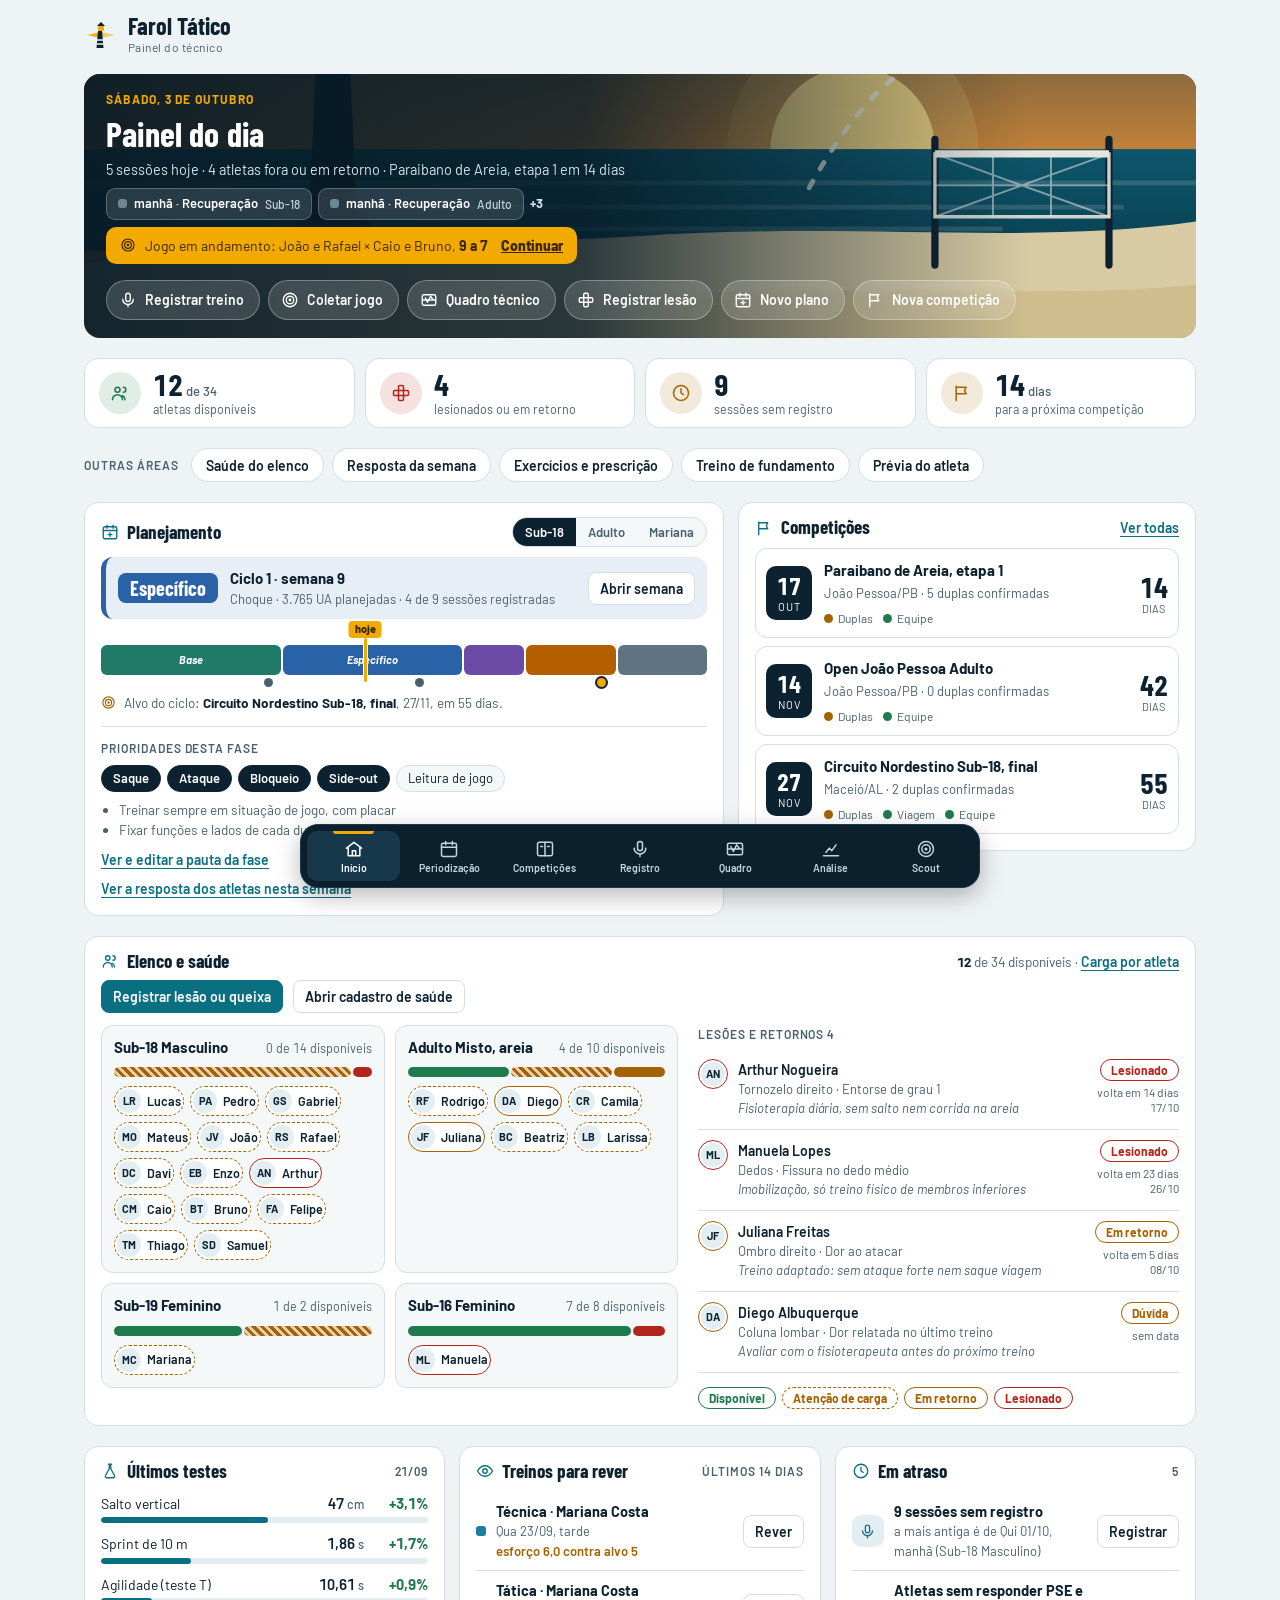
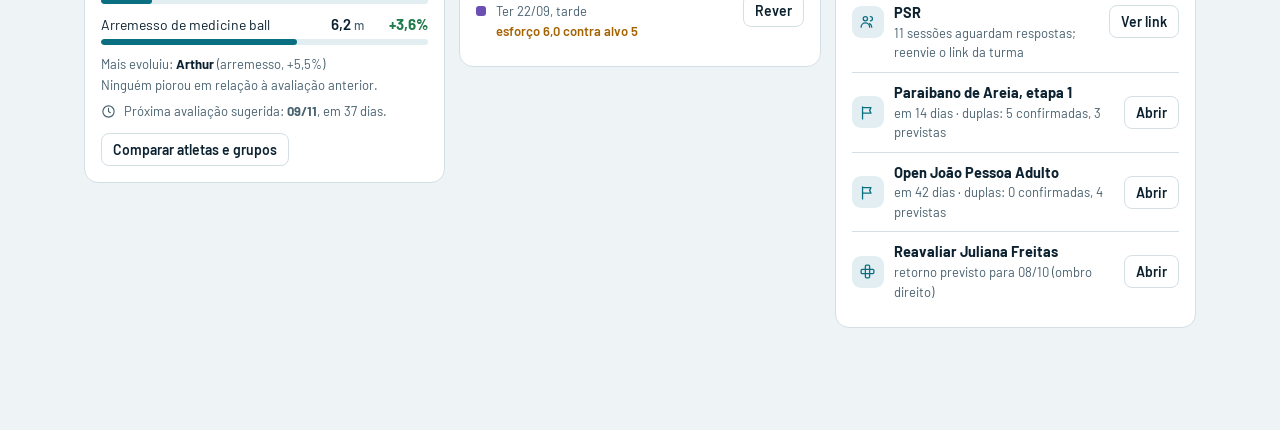
==== index.html @ 4caf9dcf "Carga interna: ACWR sem a semana atual, velocímetro, aba Carga, treino físico na carga total, compar" ====
<!doctype html>
<html lang="pt-BR">
<head>
  <meta charset="utf-8">
  <meta name="viewport" content="width=device-width, initial-scale=1, viewport-fit=cover">
  <title>Farol Tático</title>
  <link rel="preconnect" href="https://fonts.googleapis.com">
  <link rel="preconnect" href="https://fonts.gstatic.com" crossorigin>
  <link rel="stylesheet" href="https://fonts.googleapis.com/css2?family=Barlow:wght@400;500;600&family=Barlow+Condensed:wght@600;700&display=swap">
  <link rel="stylesheet" href="css/farol.css">
</head>
<body>
  <div class="app">
    <header class="topo">
      <a class="brand" href="#inicio" aria-label="Farol Tático, ir para o início">
        <svg width="34" height="34" viewBox="0 0 34 34" fill="none" aria-hidden="true">
          <path d="M3 17 L16 14 V20 Z" fill="#f2a900" opacity=".9"/>
          <path d="M31 17 L18 14 V20 Z" fill="#f2a900" opacity=".55"/>
          <path d="M14 13h4l1.5 17h-7z" style="fill:var(--ink)"/>
          <path d="M13 22h8M12.6 26h8.8" style="stroke:var(--bg)" stroke-width="1.6"/>
          <rect x="14" y="8" width="6" height="5" rx="1" fill="#f2a900"/>
          <path d="M13 8l4-4 4 4z" style="fill:var(--ink)"/>
        </svg>
        <div>
          <div class="brand-name">Farol Tático</div>
          <div class="brand-sub">Painel do técnico</div>
        </div>
      </a>
    </header>
    <div class="voltar" id="voltar-w" hidden><a class="voltar-link" href="#inicio">‹ Início</a></div>

    <main class="main" id="conteudo"></main>
  </div>

  <nav class="barra" id="barra" aria-label="Módulos"></nav>

  <aside class="gaveta" id="gaveta-quadro" aria-label="Quadro técnico rápido" hidden>
    <div class="gaveta-topo">
      <strong>Quadro rápido</strong>
      <button class="link-btn" id="gaveta-modo" style="margin:0" aria-pressed="false">Reduzir</button>
      <button class="link-btn" id="gaveta-tela" style="margin:0">Tela completa</button>
      <button class="btn btn-sm" id="gaveta-fechar">Fechar</button>
    </div>
    <div class="gaveta-corpo" id="gaveta-corpo"></div>
  </aside>

  <script src="js/util.js"></script>
  <script src="js/elenco.js"></script>
  <script src="js/calendario.js"></script>
  <script src="js/carga.js"></script>
  <script src="js/registros.js"></script>
  <script src="js/dados.js"></script>
  <script src="js/medidas.js"></script>
  <script src="js/graficos.js"></script>
  <script src="js/analise-dados.js"></script>
  <script src="js/scout-dados.js"></script>
  <script src="js/pauta.js"></script>
  <script src="js/macro.js"></script>
  <script src="js/meso.js"></script>
  <script src="js/micro.js"></script>
  <script src="js/criar.js"></script>
  <script src="js/periodizacao.js"></script>
  <script src="js/registro.js"></script>
  <script src="js/competicoes.js"></script>
  <script src="js/quadro.js"></script>
  <script src="js/comparativos.js"></script>
  <script src="js/analise-carga.js"></script>
  <script src="js/analise.js"></script>
  <script src="js/scout.js"></script>
  <script src="js/scout-coleta.js"></script>
  <script src="js/prescricao.js"></script>
  <script src="js/biblioteca.js"></script>
  <script src="js/semana.js"></script>
  <script src="js/saude.js"></script>
  <script src="js/inicio.js"></script>
  <script src="js/atleta.js"></script>
  <script src="js/app.js"></script>
</body>
</html>
---- css/farol.css ----
/* Farol Tático: sistema de design compartilhado (index.html e atleta.html).
   Conceito: painel escuro de navegação (a torre) + área de trabalho clara (a praia),
   com um único acento âmbar (o facho do farol) reservado para o que importa: alvo e hoje. */

:root {
  /* Superfícies e texto */
  --bg: #eef3f5;
  --surface: #ffffff;
  --surface-2: #f5f8f9;
  --line: #d3dfe4;
  --ink: #0d2231;
  --ink-2: #48616f;
  --sel: #e3eef2;

  /* Ação e acento */
  --accent: #0b6f82;
  --accent-ink: #ffffff;
  --beam: #f2a900;
  --beam-ink: #3b2800;

  /* Navegação lateral */
  --side-bg: #0b1f2d;
  --side-ink: #c4d5de;
  --side-mute: #7f98a7;
  --side-line: #1c3a4d;
  --side-active: #17384b;

  /* Fases do ciclo (mesociclos) */
  --m-base: #1f7a68;
  --m-especifico: #2a62a8;
  --m-polimento: #6b4ba6;
  --m-competicao: #b35f00;
  --m-transicao: #5e7482;
  --on-meso: #ffffff;

  /* Tipos de sessão do microciclo */
  --s-tecnica: #1d7fa0;
  --s-tatica: #6c4fb3;
  --s-fisico: #a8325e;
  --s-jogo: #2f855a;
  --s-recuperacao: #6b8794;
  --s-competicao: #f2a900;

  /* Quadro técnico */
  --sand: #e6d8b8;
  --sand-2: #efe4c8;
  --court-line: #fffdf4;
  --court-ball: #a85600;

  /* Estados */
  --good: #1f7a4d;
  --warn: #a56200;
  --crit: #b3261e;

  /* Tipografia */
  --font-display: "Barlow Condensed", "Arial Narrow", system-ui, sans-serif;
  --font-body: "Barlow", system-ui, -apple-system, "Segoe UI", sans-serif;

  --radius: 10px;
  --gutter: 24px;
}

@media (prefers-color-scheme: dark) {
  :root:not([data-theme="light"]) {
    --bg: #0a1822;
    --surface: #112431;
    --surface-2: #0e1f2b;
    --line: #244253;
    --ink: #e6eff3;
    --ink-2: #9db4c1;
    --sel: #17323f;
    --accent: #4dc0d6;
    --accent-ink: #05202a;
    --beam: #f5b82e;
    --beam-ink: #2b1d00;
    --side-bg: #07121a;
    --side-ink: #c4d5de;
    --side-mute: #7f98a7;
    --side-line: #162f3f;
    --side-active: #12303f;
    --m-base: #4fbfa8;
    --m-especifico: #7faeea;
    --m-polimento: #b39ce6;
    --m-competicao: #f2b134;
    --m-transicao: #9db0bc;
    --on-meso: #0b1f2d;
    --s-tecnica: #5bbbdc;
    --s-tatica: #a58be0;
    --s-fisico: #e57aa0;
    --s-jogo: #5cc98f;
    --s-recuperacao: #9db0bc;
    --s-competicao: #f5b82e;
    --sand: #3a382e;
    --sand-2: #444136;
    --court-line: #d7d0b8;
    --court-ball: #f5b82e;
    --good: #5cc98f;
    --warn: #f2b134;
    --crit: #ff8a80;
    color-scheme: dark;
  }
}

:root[data-theme="dark"] {
  --bg: #0a1822;
  --surface: #112431;
  --surface-2: #0e1f2b;
  --line: #244253;
  --ink: #e6eff3;
  --ink-2: #9db4c1;
  --sel: #17323f;
  --accent: #4dc0d6;
  --accent-ink: #05202a;
  --beam: #f5b82e;
  --beam-ink: #2b1d00;
  --side-bg: #07121a;
  --side-ink: #c4d5de;
  --side-mute: #7f98a7;
  --side-line: #162f3f;
  --side-active: #12303f;
  --m-base: #4fbfa8;
  --m-especifico: #7faeea;
  --m-polimento: #b39ce6;
  --m-competicao: #f2b134;
  --m-transicao: #9db0bc;
  --on-meso: #0b1f2d;
  --s-tecnica: #5bbbdc;
  --s-tatica: #a58be0;
  --s-fisico: #e57aa0;
  --s-jogo: #5cc98f;
  --s-recuperacao: #9db0bc;
  --s-competicao: #f5b82e;
  --sand: #3a382e;
  --sand-2: #444136;
  --court-line: #d7d0b8;
  --court-ball: #f5b82e;
  --good: #5cc98f;
  --warn: #f2b134;
  --crit: #ff8a80;
  color-scheme: dark;
}

*, *::before, *::after { box-sizing: border-box; }

[hidden] { display: none !important; }

html, body { height: 100%; }

body {
  margin: 0;
  background: var(--bg);
  color: var(--ink);
  font-family: var(--font-body);
  font-size: 15px;
  line-height: 1.5;
  -webkit-font-smoothing: antialiased;
}

h1, h2, h3, p { margin: 0; }
h1, h2, h3 { font-family: var(--font-display); font-weight: 700; text-wrap: balance; line-height: 1.1; }
h1 { font-size: 36px; letter-spacing: 0.005em; }
h2 { font-size: 22px; }
h3 { font-size: 18px; }

button { font: inherit; color: inherit; }
a { color: var(--accent); }

:focus-visible { outline: 2px solid var(--accent); outline-offset: 2px; border-radius: 4px; }

.num { font-variant-numeric: tabular-nums; }

.label {
  font-size: 12px;
  font-weight: 600;
  letter-spacing: 0.08em;
  text-transform: uppercase;
  color: var(--ink-2);
}

/* ---------- Estrutura do painel ---------- */

:root { --barra-h: 62px; }

.app { min-height: 100%; }

.topo { max-width: 1160px; margin-inline: auto; padding: 14px var(--gutter) 0; }
.brand { display: flex; align-items: center; gap: 10px; }
.brand svg { flex: none; }
.brand-name { font-family: var(--font-display); font-weight: 700; font-size: 24px; line-height: 1; color: var(--ink); }
.brand-sub { font-size: 12px; color: var(--ink-2); letter-spacing: 0.04em; }

.main {
  min-width: 0;
  width: 100%;
  max-width: 1160px;
  margin-inline: auto;
  padding: 18px var(--gutter) calc(var(--barra-h) + 40px + env(safe-area-inset-bottom, 0px));
  display: flex;
  flex-direction: column;
  gap: 20px;
}

/* Barra de navegação fixa, sempre visível */
.barra {
  position: fixed; z-index: 50; left: 0; right: 0; bottom: 0;
  display: flex; justify-content: center;
  background: var(--side-bg); border-top: 1px solid var(--side-line);
  padding: 6px 6px calc(6px + env(safe-area-inset-bottom, 0px));
}
.barra-itens { display: flex; width: 100%; max-width: 680px; gap: 2px; }
.bar-item {
  all: unset; box-sizing: border-box; position: relative; cursor: pointer; text-align: center;
  flex: 1 1 0; min-width: 0; height: 50px;
  display: flex; flex-direction: column; align-items: center; justify-content: center; gap: 3px;
  border-radius: 10px; color: var(--side-ink); text-decoration: none;
  font-size: 10.5px; font-weight: 600; line-height: 1.1;
}
.bar-item svg { flex: none; }
.bar-item span { white-space: nowrap; max-width: 100%; }
.bar-item .r-longo { display: none; }
@media (min-width: 520px) {
  .bar-item .r-longo { display: inline; }
  .bar-item .r-curto { display: none; }
}
@media (max-width: 420px) { .bar-item { font-size: 10px; } }
.bar-item:hover { background: var(--side-line); }
.bar-item[aria-current="page"], .bar-item[aria-pressed="true"], .bar-item[aria-expanded="true"] { color: #fff; background: var(--side-active); }
.bar-item[aria-current="page"]::before, .bar-item[aria-pressed="true"]::before {
  content: ""; position: absolute; top: 0; left: 28%; right: 28%; height: 3px; border-radius: 0 0 3px 3px; background: var(--beam);
}
.bar-item:focus-visible { outline: 2px solid var(--beam); outline-offset: -2px; }

.folha {
  position: fixed; z-index: 55; left: 50%; transform: translateX(-50%);
  bottom: calc(var(--barra-h) + 20px + env(safe-area-inset-bottom, 0px));
  width: min(380px, calc(100% - 16px)); max-height: 70vh; overflow-y: auto;
  background: var(--surface); border: 1px solid var(--line); border-radius: 14px; padding: 8px;
  box-shadow: 0 10px 30px rgba(0, 0, 0, 0.3);
}
.folha-titulo { padding: 8px 10px 4px; }
.folha-link {
  display: flex; align-items: center; gap: 12px; padding: 10px; border-radius: 10px;
  color: var(--ink); text-decoration: none; font-weight: 600;
}
.folha-link:hover { background: var(--sel); }
.folha-link:focus-visible { outline: 2px solid var(--accent); outline-offset: -2px; }
.folha-link[aria-disabled="true"] { color: var(--ink-2); cursor: default; font-weight: 500; }
.folha-link[aria-disabled="true"]:hover { background: transparent; }
.folha-tag { margin-left: auto; font-size: 10px; font-weight: 600; letter-spacing: 0.06em; text-transform: uppercase; color: var(--ink-2); white-space: nowrap; }

@media (min-width: 900px) {
  .barra {
    left: 50%; right: auto; transform: translateX(-50%); bottom: 12px; width: min(680px, calc(100% - 32px));
    border: 1px solid var(--side-line); border-radius: 18px; box-shadow: 0 8px 24px rgba(0, 0, 0, 0.28);
  }
  .folha { bottom: calc(var(--barra-h) + 32px); }
}

/* ---------- Componentes ---------- */

.page-head { display: flex; flex-wrap: wrap; align-items: flex-end; justify-content: space-between; gap: 14px 24px; }
.page-head .lead { color: var(--ink-2); margin-top: 6px; max-width: 60ch; }
.page-head > div { min-width: 0; }

.chip {
  display: inline-flex;
  align-items: center;
  gap: 6px;
  padding: 2px 10px;
  border: 1px solid var(--line);
  border-radius: 999px;
  font-size: 12px;
  font-weight: 600;
  color: var(--ink-2);
  background: var(--surface);
  white-space: nowrap;
}
.chip-beam { background: var(--beam); border-color: var(--beam); color: var(--beam-ink); }

.field { display: flex; flex-direction: column; gap: 4px; min-width: 0; }
.select {
  appearance: none;
  background: var(--surface) url("data:image/svg+xml,%3Csvg xmlns='http://www.w3.org/2000/svg' width='12' height='8' viewBox='0 0 12 8'%3E%3Cpath d='M1 1.5l5 5 5-5' fill='none' stroke='%2348616f' stroke-width='2' stroke-linecap='round' stroke-linejoin='round'/%3E%3C/svg%3E") no-repeat right 12px center;
  color: var(--ink);
  border: 1px solid var(--line);
  border-radius: 8px;
  padding: 9px 36px 9px 12px;
  min-width: 240px;
  max-width: 100%;
  font: inherit;
  font-weight: 500;
  cursor: pointer;
}

.card {
  background: var(--surface);
  border: 1px solid var(--line);
  border-radius: var(--radius);
  padding: 18px 20px;
  min-width: 0;
}
.card-head { display: flex; flex-wrap: wrap; align-items: baseline; justify-content: space-between; gap: 8px 16px; margin-bottom: 14px; }

/* Faixa de situação do plano */
.status {
  display: flex;
  flex-wrap: wrap;
  gap: 10px 28px;
  align-items: center;
  padding: 14px 20px;
  background: var(--surface);
  border: 1px solid var(--line);
  border-radius: var(--radius);
}
.status-item { display: flex; flex-direction: column; min-width: 0; }
.status-item strong { font-family: var(--font-display); font-size: 24px; line-height: 1.15; font-weight: 700; }
.status-item .sub { font-size: 13px; color: var(--ink-2); }
.dot { display: inline-block; width: 10px; height: 10px; border-radius: 3px; margin-right: 8px; vertical-align: 1px; }

/* Legenda */
.legend { display: flex; flex-wrap: wrap; gap: 6px 18px; font-size: 13px; color: var(--ink-2); }
.legend span { display: inline-flex; align-items: center; gap: 6px; }
.legend svg { flex: none; }

/* Gráfico */
.chart-scroll { overflow-x: auto; margin: 0 -4px; padding: 0 4px; }
.chart { display: block; width: 100%; min-width: 680px; height: auto; font-family: var(--font-body); }
.chart text { fill: var(--ink-2); font-size: 11px; }
.chart .t-strong { fill: var(--ink); font-weight: 600; }
.chart .strip-label { font-family: var(--font-display); font-weight: 700; fill: var(--on-meso); letter-spacing: 0.02em; }
.chart .halo { paint-order: stroke; stroke: var(--surface); stroke-width: 4px; stroke-linejoin: round; }
.chart .grid { stroke: var(--line); stroke-width: 1; }
.chart .seg { cursor: pointer; }
.chart .seg:focus-visible { outline: none; }
.chart .seg:focus-visible .seg-rect { stroke: var(--ink); stroke-width: 3; }
.chart .bar { transition: fill-opacity 0.15s; }

/* Detalhe do mesociclo + lista */
.split { display: grid; grid-template-columns: minmax(0, 1.15fr) minmax(0, 1fr); gap: 20px; align-items: start; }

.meso-title { display: flex; align-items: center; gap: 12px; flex-wrap: wrap; }
.meso-swatch { width: 14px; height: 36px; border-radius: 4px; flex: none; }
.meso-period { color: var(--ink-2); font-size: 14px; }

.kv { display: grid; grid-template-columns: repeat(auto-fit, minmax(150px, 1fr)); gap: 14px 20px; margin: 18px 0; }
.kv div { min-width: 0; }
.kv dt { font-size: 12px; font-weight: 600; letter-spacing: 0.08em; text-transform: uppercase; color: var(--ink-2); }
.kv dd { margin: 2px 0 0; font-family: var(--font-display); font-size: 26px; font-weight: 600; line-height: 1.15; }
.kv dd small { font-family: var(--font-body); font-size: 13px; font-weight: 500; color: var(--ink-2); }

.detail-block { display: flex; flex-direction: column; gap: 8px; margin-top: 18px; }
.detail-block p { max-width: 62ch; }

.stack { display: flex; height: 14px; border-radius: 4px; overflow: hidden; gap: 2px; }
.stack i { display: block; height: 100%; }
.stack-legend { display: flex; flex-wrap: wrap; gap: 4px 16px; font-size: 13px; color: var(--ink-2); }
.stack-legend b { color: var(--ink); font-weight: 600; }

.callout {
  display: flex;
  gap: 12px;
  padding: 12px 14px;
  background: var(--surface-2);
  border: 1px solid var(--line);
  border-radius: 8px;
  font-size: 14px;
}
.callout svg { flex: none; margin-top: 2px; color: var(--accent); }
.callout a { font-weight: 600; white-space: nowrap; }

.comp-list { list-style: none; margin: 0; padding: 0; display: flex; flex-direction: column; gap: 6px; }
.comp-list li { display: flex; flex-wrap: wrap; gap: 4px 10px; align-items: center; }

/* Tabela de mesociclos */
.table-scroll { overflow-x: auto; }
.mesos { width: 100%; border-collapse: collapse; font-size: 14px; }
.mesos th {
  text-align: left;
  padding: 0 10px 8px;
  font-size: 12px;
  font-weight: 600;
  letter-spacing: 0.08em;
  text-transform: uppercase;
  color: var(--ink-2);
  border-bottom: 1px solid var(--line);
  white-space: nowrap;
}
.mesos th.r, .mesos td.r { text-align: right; }
.mesos td { padding: 0; border-bottom: 1px solid var(--line); }
.mesos tr:last-child td { border-bottom: 0; }
.row-btn {
  all: unset;
  box-sizing: border-box;
  display: block;
  width: 100%;
  padding: 11px 10px;
  cursor: pointer;
}
.mesos tr:hover td { background: var(--surface-2); }
.mesos tr[data-sel="true"] td { background: var(--sel); }
.mesos tr[data-sel="true"] td:first-child { box-shadow: inset 3px 0 0 var(--beam); }
.row-btn:focus-visible { outline: 2px solid var(--accent); outline-offset: -2px; }
.mesos td:first-child { font-weight: 600; white-space: nowrap; }
.mesos td:nth-child(2) { white-space: nowrap; }

/* Telas ainda não construídas */
.pending { border-style: dashed; display: flex; flex-direction: column; gap: 14px; }
.pending ul { margin: 0; padding-left: 20px; display: flex; flex-direction: column; gap: 6px; max-width: 70ch; }
.pending code { font-size: 13px; background: var(--surface-2); border: 1px solid var(--line); border-radius: 4px; padding: 1px 6px; }


/* ---------- Periodização: abas, microciclo e formulários ---------- */

.corpo { display: flex; flex-direction: column; gap: 20px; min-width: 0; }

.tabs { display: flex; gap: 6px; border-bottom: 1px solid var(--line); overflow-x: auto; }
.tab {
  all: unset;
  box-sizing: border-box;
  cursor: pointer;
  display: flex;
  flex-direction: column;
  gap: 1px;
  padding: 10px 18px 10px;
  min-width: 140px;
  border-bottom: 3px solid transparent;
  margin-bottom: -1px;
  color: var(--ink-2);
}
.tab:hover { background: var(--surface-2); }
.tab:focus-visible { outline: 2px solid var(--accent); outline-offset: -2px; }
.tab[aria-selected="true"] { color: var(--ink); border-bottom-color: var(--beam); }
.tab-nome { font-family: var(--font-display); font-size: 20px; font-weight: 700; line-height: 1.1; }
.tab-sub { font-size: 13px; }

.split-even { grid-template-columns: minmax(0, 1.4fr) minmax(0, 1fr); }
.hint { margin-top: 10px; font-size: 13px; color: var(--ink-2); max-width: 70ch; }
.chart .hit { fill: transparent; cursor: pointer; }
.chart .hit:hover { fill: var(--ink); fill-opacity: 0.06; }
.chart .hit:focus-visible { outline: none; stroke: var(--accent); stroke-width: 2; }
.chart [data-semana].bar:focus-visible { outline: none; stroke: var(--ink); stroke-width: 2; }

.chip-hoje { background: var(--accent); border-color: var(--accent); color: var(--accent-ink); }
.chips { display: flex; flex-wrap: wrap; gap: 8px 12px; align-items: center; }

.weeks { display: grid; grid-template-columns: repeat(auto-fill, minmax(120px, 1fr)); gap: 8px; }
.week-chip {
  all: unset;
  box-sizing: border-box;
  cursor: pointer;
  display: flex;
  flex-direction: column;
  gap: 1px;
  padding: 8px 10px;
  border: 1px solid var(--line);
  border-radius: 8px;
  background: var(--surface-2);
  font-size: 13px;
  min-width: 0;
}
.week-chip:hover { border-color: var(--ink-2); }
.week-chip:focus-visible { outline: 2px solid var(--accent); outline-offset: 2px; }

.mesos tfoot td { padding: 10px; font-weight: 600; border-top: 1px solid var(--line); }
.stepper { display: inline-flex; align-items: center; gap: 8px; padding: 4px 6px; }
.step {
  all: unset;
  box-sizing: border-box;
  width: 28px;
  height: 28px;
  display: inline-flex;
  align-items: center;
  justify-content: center;
  border: 1px solid var(--line);
  border-radius: 6px;
  background: var(--surface);
  cursor: pointer;
  font-weight: 700;
  font-size: 16px;
}
.step:hover:not(:disabled) { border-color: var(--ink-2); background: var(--surface-2); }
.step:disabled { opacity: 0.35; cursor: default; }
.step:focus-visible { outline: 2px solid var(--accent); outline-offset: 2px; }

.comp-numbered { list-style: none; margin: 0; padding: 0; display: flex; flex-direction: column; gap: 10px; }
.comp-numbered li { display: flex; align-items: center; gap: 10px; min-width: 0; }
.comp-n {
  flex: none;
  width: 24px;
  height: 24px;
  border-radius: 50%;
  border: 1.5px solid var(--ink-2);
  display: inline-flex;
  align-items: center;
  justify-content: center;
  font-size: 12px;
  font-weight: 700;
}
.comp-n.alvo { background: var(--beam); border-color: var(--beam); color: var(--beam-ink); }
.comp-date { flex: none; color: var(--ink-2); width: 44px; }

/* Botões e campos */
.btn {
  appearance: none;
  background: var(--surface);
  color: var(--ink);
  border: 1px solid var(--line);
  border-radius: 8px;
  padding: 8px 14px;
  font: inherit;
  font-weight: 600;
  cursor: pointer;
}
.btn:hover:not(:disabled) { border-color: var(--ink-2); }
.btn:disabled { opacity: 0.4; cursor: default; }
.btn-primary { background: var(--accent); border-color: var(--accent); color: var(--accent-ink); }
.btn-primary:hover:not(:disabled) { filter: brightness(1.08); border-color: var(--accent); }
.btn-danger { color: var(--crit); }
.btn-icon { width: 38px; height: 38px; padding: 0; font-size: 22px; line-height: 1; display: inline-flex; align-items: center; justify-content: center; }
.link-btn {
  all: unset;
  cursor: pointer;
  color: var(--accent);
  font-weight: 600;
  font-size: 14px;
  text-decoration: underline;
  text-underline-offset: 3px;
  margin-top: 10px;
  display: inline-block;
}
.link-btn:focus-visible { outline: 2px solid var(--accent); outline-offset: 2px; border-radius: 3px; }
.actions { display: flex; flex-wrap: wrap; gap: 10px; align-items: center; }
.confirma { font-size: 14px; color: var(--ink); font-weight: 500; }

.input {
  background: var(--surface);
  color: var(--ink);
  border: 1px solid var(--line);
  border-radius: 8px;
  padding: 9px 12px;
  font: inherit;
  min-width: 0;
  width: 100%;
}
.form-grid { display: grid; grid-template-columns: repeat(3, minmax(0, 1fr)); gap: 14px; margin-bottom: 14px; }
.field-wide { grid-column: 1 / -1; }
.form-erro { color: var(--crit); font-weight: 600; margin-bottom: 12px; }
.editor { border-color: var(--accent); border-width: 2px; }

/* Microciclo */
.week-nav { display: flex; align-items: center; gap: 12px; min-width: 0; }
.week-nav h2 { font-size: 26px; }
.micro-tipo { display: flex; flex-wrap: wrap; align-items: flex-end; gap: 10px 20px; margin-bottom: 4px; }
.micro-desc { color: var(--ink-2); max-width: 62ch; flex: 1 1 260px; }
.kv-tight { margin: 16px 0 4px; }
.kv .sub { display: block; font-size: 13px; color: var(--ink-2); font-family: var(--font-body); }

.week {
  display: grid;
  grid-template-columns: 56px repeat(7, minmax(0, 1fr));
  gap: 6px;
}
.day-head {
  display: flex;
  flex-wrap: wrap;
  align-items: center;
  gap: 2px 6px;
  padding: 6px 8px;
  border-bottom: 2px solid var(--line);
  font-size: 14px;
  min-width: 0;
}
.day-head b { font-family: var(--font-display); font-size: 18px; }
.day-head.is-hoje { border-bottom-color: var(--accent); }
.day-head .chip { padding: 0 8px; font-size: 11px; }
.week-day { display: contents; }
.turno-col { font-size: 12px; font-weight: 600; letter-spacing: 0.08em; text-transform: uppercase; color: var(--ink-2); padding-top: 10px; }
.turno-inline, .turno-inline-txt { display: none; }
.slot-cell { min-width: 0; display: flex; flex-direction: column; gap: 6px; min-height: 96px; border-radius: 8px; }
.slot-cell.is-ativo { outline: 2px solid var(--accent); outline-offset: 2px; }

.session {
  all: unset;
  box-sizing: border-box;
  flex: 1;
  cursor: pointer;
  display: flex;
  flex-direction: column;
  gap: 3px;
  padding: 8px 9px;
  border: 1px solid var(--line);
  border-radius: 8px;
  background: var(--surface-2);
  min-width: 0;
}
.session:hover { border-color: var(--ink-2); background: var(--sel); }
.session:focus-visible { outline: 2px solid var(--accent); outline-offset: 2px; }
.session-top { display: flex; align-items: center; gap: 6px; }
.session-top .dot { margin: 0; flex: none; }
.session-tipo { font-size: 11px; font-weight: 700; letter-spacing: 0.02em; text-transform: uppercase; min-width: 0; overflow: hidden; text-overflow: ellipsis; white-space: nowrap; }
.session-meta { font-size: 13px; font-weight: 600; display: flex; flex-wrap: wrap; column-gap: 6px; }
.session-meta span { white-space: nowrap; }
.session-obj { font-size: 12.5px; color: var(--ink-2); line-height: 1.3; overflow-wrap: anywhere; display: -webkit-box; -webkit-line-clamp: 3; -webkit-box-orient: vertical; overflow: hidden; }

.slot-add {
  all: unset;
  box-sizing: border-box;
  flex: 1;
  cursor: pointer;
  display: flex;
  align-items: center;
  justify-content: center;
  gap: 6px;
  border: 1px dashed var(--line);
  border-radius: 8px;
  color: var(--ink-2);
  font-size: 20px;
}
.slot-add:hover { border-color: var(--accent); color: var(--accent); background: var(--surface-2); }
.slot-add:focus-visible { outline: 2px solid var(--accent); outline-offset: 2px; }

@media (max-width: 960px) {
  .split-even { grid-template-columns: minmax(0, 1fr); }
  .week { display: flex; flex-direction: column; gap: 14px; }
  .week-day { display: flex; flex-direction: column; gap: 6px; padding: 8px; border: 1px solid var(--line); border-radius: var(--radius); }
  .turno-col { display: none; }
  .day-head, .slot-cell { grid-column: auto !important; grid-row: auto !important; }
  .day-head { padding: 2px 4px 6px; }
  .slot-cell { min-height: 0; }
  .turno-inline { display: block; font-size: 11px; font-weight: 600; letter-spacing: 0.08em; text-transform: uppercase; color: var(--ink-2); }
  .turno-inline-txt { display: inline; font-size: 14px; }
  .slot-add { min-height: 40px; flex: none; }
  .form-grid { grid-template-columns: minmax(0, 1fr) minmax(0, 1fr); }
  .form-grid .field:first-child { grid-column: 1 / -1; }
  .tabs { gap: 0; scrollbar-width: none; }
  .tabs::-webkit-scrollbar { display: none; }
  .tab { flex: 1 0 auto; min-width: 0; padding: 8px 12px; }
  .tab-nome { font-size: 16px; white-space: nowrap; }
  .tab-sub { font-size: 12px; white-space: nowrap; }
}

@media (max-width: 860px) {
  .col-carga { display: none; }
}


/* ---------- Registro, competições, pauta e assistente ---------- */

.head-acoes { display: flex; flex-wrap: wrap; gap: 12px; align-items: flex-end; }
.btn-sm { padding: 5px 11px; font-size: 14px; }
.select.sm { padding: 6px 30px 6px 10px; font-size: 14px; background-position: right 10px center; min-width: 0; }
.input.sm { padding: 6px 10px; font-size: 14px; }
textarea.input { resize: vertical; line-height: 1.45; }
fieldset { border: 0; margin: 0; padding: 0; min-width: 0; }
legend { padding: 0; margin-bottom: 6px; }
.reg-tools { display: flex; flex-wrap: wrap; justify-content: space-between; align-items: center; gap: 6px 12px; margin-bottom: 6px; }
.vazio { color: var(--ink-2); padding: 14px 0; }
.obj { margin-bottom: 12px; max-width: 70ch; }
.cats { margin-top: 8px; display: flex; flex-wrap: wrap; gap: 6px; }
.sub-h { font-size: 18px; margin: 18px 0 6px; }

.aviso-ok {
  background: var(--sel);
  border: 1px solid var(--accent);
  border-radius: 8px;
  padding: 10px 14px;
  font-weight: 600;
}
.aviso { color: var(--warn); font-weight: 600; }
.alerta { border: 1px solid var(--warn); background: var(--surface-2); border-radius: 8px; padding: 10px 14px; margin: 12px 0; font-size: 14px; }
.callout-pend { justify-content: space-between; align-items: center; flex-wrap: wrap; border-color: var(--beam); }

.checks { display: flex; flex-wrap: wrap; gap: 8px 14px; align-items: center; }
.check { display: inline-flex; align-items: center; gap: 8px; cursor: pointer; min-height: 32px; }
.check input { width: 18px; height: 18px; accent-color: var(--accent); flex: none; }
.chipcheck { border: 1px solid var(--line); border-radius: 999px; padding: 3px 14px 3px 10px; background: var(--surface); font-size: 14px; }
.chipcheck:has(input:checked) { background: var(--sel); border-color: var(--accent); }
.chipcheck:has(input:focus-visible) { outline: 2px solid var(--accent); outline-offset: 2px; }

.chip-crit { border-color: var(--crit); color: var(--crit); }
.chip-warn { border-color: var(--warn); color: var(--warn); }
button.chip { font-family: inherit; cursor: pointer; }
.chip-link:hover { border-color: var(--ink-2); color: var(--ink); }
.prio-alta { background: var(--ink); border-color: var(--ink); color: var(--surface); }
.prio-media { background: var(--sel); color: var(--ink); }
.prio-manutencao { background: transparent; border-style: dashed; }

.seg-ctl { display: inline-flex; border: 1px solid var(--line); border-radius: 8px; overflow: hidden; background: var(--surface); flex-wrap: wrap; }
.seg-btn { all: unset; box-sizing: border-box; cursor: pointer; padding: 7px 14px; font-size: 14px; font-weight: 600; color: var(--ink-2); }
.seg-btn + .seg-btn { border-left: 1px solid var(--line); }
.seg-btn[aria-pressed="true"] { background: var(--ink); color: var(--surface); }
.seg-btn:focus-visible { outline: 2px solid var(--accent); outline-offset: -2px; }

/* Painel da sessão e registro */
.panel-tabs { display: flex; gap: 6px; border-bottom: 1px solid var(--line); margin-bottom: 16px; }
.ptab { all: unset; box-sizing: border-box; cursor: pointer; padding: 8px 14px; font-weight: 600; color: var(--ink-2); border-bottom: 3px solid transparent; margin-bottom: -1px; }
.ptab[aria-selected="true"] { color: var(--ink); border-bottom-color: var(--beam); }
.ptab:disabled { opacity: 0.4; cursor: default; }
.ptab:focus-visible { outline: 2px solid var(--accent); outline-offset: -2px; }
.session-status { font-size: 12px; margin-top: auto; padding-top: 2px; color: var(--ink-2); }
.session-status.ok { color: var(--good); font-weight: 600; }
.session-status.pend { color: var(--warn); font-weight: 700; }
.kv-resposta { margin-top: 0; padding-top: 14px; border-top: 1px dashed var(--line); }

.reg { display: flex; flex-direction: column; gap: 18px; }
.reg-head { display: flex; flex-wrap: wrap; gap: 8px 16px; justify-content: space-between; align-items: flex-start; }
.reg-plan { color: var(--ink-2); margin-top: 4px; max-width: 70ch; }
.reg-meta { display: flex; flex-wrap: wrap; gap: 16px 32px; align-items: flex-end; }
.reg-grid { display: flex; flex-direction: column; }
.reg-row {
  display: grid;
  grid-template-columns: minmax(130px, 1.3fr) 170px 84px 84px minmax(120px, 1.5fr);
  gap: 8px 10px;
  align-items: center;
  padding: 6px 0;
  border-bottom: 1px solid var(--line);
}
.reg-cab { font-size: 12px; font-weight: 600; letter-spacing: 0.08em; text-transform: uppercase; color: var(--ink-2); padding-top: 0; }
.reg-nome { font-weight: 600; min-width: 0; }
.reg-cell { display: flex; flex-direction: column; min-width: 0; }
.reg-cell .input, .reg-cell .select { width: 100%; }
.reg-lbl { display: none; font-size: 11px; font-weight: 600; letter-spacing: 0.08em; text-transform: uppercase; color: var(--ink-2); margin-bottom: 2px; }
.reg-resumo {
  display: flex; flex-wrap: wrap; gap: 6px 26px; align-items: baseline;
  background: var(--surface-2); border: 1px solid var(--line); border-radius: 8px; padding: 10px 14px;
}
.reg-resumo b { font-family: var(--font-display); font-size: 22px; font-weight: 700; margin-right: 4px; }
.reg-lista td { padding: 8px 10px; }
.reg-lista td .dot { margin-right: 6px; }

/* Tabelas com campos */
.duplas td, .orc td, .res td, .atl td, .fases-ed td { padding: 8px 10px; }
.mesos td.r { text-align: right; }
.orc td:first-child { min-width: 180px; }
.orc-resumo { display: flex; flex-wrap: wrap; gap: 6px 28px; margin-top: 12px; }
.orc-resumo b { font-family: var(--font-display); font-size: 22px; }
.res .input { min-width: 90px; }
.res td:last-child .input { min-width: 150px; }
.fase-off { opacity: 0.5; }
.bar-inline { display: inline-block; width: 90px; height: 8px; background: var(--line); border-radius: 4px; overflow: hidden; vertical-align: middle; margin-right: 8px; }
.bar-inline i { display: block; height: 100%; background: var(--accent); }
select.st-confirmada { border-color: var(--good); }
select.st-prevista { border-color: var(--warn); }

.add-linha { display: grid; grid-template-columns: repeat(auto-fit, minmax(150px, 1fr)); gap: 12px; align-items: end; margin-top: 16px; }
.add-linha .btn { align-self: end; }
.add-inline { display: flex; flex-wrap: wrap; gap: 8px; margin-top: 10px; align-items: center; }
.add-inline .input { flex: 1 1 220px; min-width: 0; }

.equipe { list-style: none; margin: 0; padding: 0; display: flex; flex-direction: column; gap: 8px; }
.equipe li { display: flex; flex-wrap: wrap; align-items: center; gap: 8px 16px; padding: 6px 0; border-bottom: 1px solid var(--line); }
.equipe li > span { min-width: 160px; flex: 1 1 160px; }
.equipe li .select { width: 200px; max-width: 100%; }

/* Competições */
.comp-lista { display: flex; flex-direction: column; gap: 10px; }
.comp-card {
  all: unset; box-sizing: border-box; cursor: pointer;
  display: flex; gap: 18px; padding: 16px 18px;
  background: var(--surface); border: 1px solid var(--line); border-radius: var(--radius);
}
.comp-card:hover { border-color: var(--ink-2); }
.comp-card:focus-visible { outline: 2px solid var(--accent); outline-offset: 2px; }
.comp-data { display: flex; flex-direction: column; align-items: center; min-width: 54px; }
.comp-data b { font-family: var(--font-display); font-size: 28px; line-height: 1; }
.comp-data small { color: var(--ink-2); }
.comp-corpo { display: flex; flex-direction: column; gap: 8px; min-width: 0; flex: 1; }
.comp-titulo { font-family: var(--font-display); font-size: 22px; font-weight: 700; line-height: 1.15; }
.comp-sub { color: var(--ink-2); font-size: 14px; display: block; }
.comp-cats { display: flex; flex-wrap: wrap; gap: 6px; }
.comp-link { font-weight: 600; text-align: left; }
.comp-numbered .comp-sub { font-size: 13px; }
.pills { display: flex; flex-wrap: wrap; gap: 6px; }
.pill { display: inline-flex; align-items: center; gap: 6px; padding: 2px 10px; border: 1px solid var(--line); border-radius: 999px; font-size: 13px; background: var(--surface); }
.pill b { font-weight: 600; }
.pill-dot { width: 9px; height: 9px; border-radius: 50%; background: var(--ink-2); flex: none; }
.pill-ok .pill-dot { background: var(--good); }
.pill-parcial .pill-dot { background: var(--warn); }
.pill-vazio .pill-dot { background: var(--crit); }
.pill-na .pill-dot { background: transparent; border: 1.5px solid var(--ink-2); }

/* Pauta */
.pauta-linhas { list-style: none; margin: 0; padding: 0; display: flex; flex-direction: column; gap: 8px; }
.pauta-linha { display: grid; grid-template-columns: minmax(150px, 1.2fr) 170px minmax(0, 2fr) auto; gap: 8px 10px; align-items: center; }
.pauta-ideia { grid-template-columns: minmax(0, 1fr) auto; }
.pauta-nome { font-weight: 600; }
.prio-grupo { margin-bottom: 12px; }
.prio-grupo .label { display: block; margin-bottom: 6px; }
.fund-lista { list-style: none; margin: 0; padding: 0; display: flex; flex-direction: column; gap: 6px; }
.fund-lista li { display: flex; flex-wrap: wrap; align-items: baseline; gap: 4px 10px; }
.fund-ideia { color: var(--ink-2); font-size: 14px; }
.ideias { margin: 0; padding-left: 20px; display: flex; flex-direction: column; gap: 4px; }
.pauta-chips { display: flex; flex-wrap: wrap; gap: 6px; }
.fase-pauta { border: 1px solid var(--line); border-radius: 8px; margin-bottom: 8px; background: var(--surface); }
.fase-pauta summary { cursor: pointer; padding: 10px 12px; font-weight: 600; }
.fase-pauta summary:focus-visible { outline: 2px solid var(--accent); outline-offset: -2px; }
.fase-pauta .pauta-mount { padding: 0 12px 14px; }
.fase-pauta .cont { color: var(--ink-2); font-weight: 500; }

/* Assistente de novo plano */
.passos { list-style: none; margin: 0 0 20px; padding: 0; display: flex; flex-wrap: wrap; gap: 8px 22px; }
.passos li { display: flex; align-items: center; gap: 8px; color: var(--ink-2); font-weight: 500; }
.passo-n { width: 26px; height: 26px; border-radius: 50%; border: 1.5px solid var(--line); display: inline-flex; align-items: center; justify-content: center; font-size: 13px; font-weight: 700; }
.passos .atual { color: var(--ink); font-weight: 700; }
.passos .atual .passo-n { background: var(--beam); border-color: var(--beam); color: var(--beam-ink); }
.passos .feito .passo-n { background: var(--ink); border-color: var(--ink); color: var(--surface); }
.ciclos-ed { display: flex; flex-direction: column; gap: 16px; }
.ciclo-ed { background: var(--surface-2); }

@media (max-width: 960px) {
  .pauta-linha { grid-template-columns: minmax(0, 1fr) minmax(0, 1fr); }
  .pauta-linha .pauta-nome { grid-column: 1 / -1; }
  .pauta-linha [data-campo="ideia"] { grid-column: 1 / -1; }
  .reg-row { grid-template-columns: minmax(0, 1.6fr) minmax(0, 1fr) minmax(0, 1fr); padding: 10px 0; }
  .reg-cab { display: none; }
  .reg-nome { grid-column: 1 / -1; }
  .reg-lbl { display: block; }
  .reg-cell-nota { grid-column: 1 / -1; }
  .comp-card { gap: 12px; padding: 14px; }
}


/* ---------- Página do atleta ---------- */

.at-app { max-width: 520px; margin: 0 auto; padding: 16px; display: flex; flex-direction: column; gap: 18px; }
.pagina-atleta .at-app { padding-block: 20px 48px; }
.at-top { display: flex; align-items: center; gap: 10px; }
.at-marca { font-family: var(--font-display); font-weight: 700; font-size: 22px; }
.at-boasvindas h1 { font-size: 34px; }
.at-boasvindas p { color: var(--ink-2); margin-top: 4px; }
.at-app h2 { font-size: 22px; margin-bottom: 10px; }
.at-nomes { list-style: none; margin: 0; padding: 0; display: flex; flex-direction: column; gap: 8px; }
.at-nome-btn {
  all: unset; box-sizing: border-box; width: 100%; cursor: pointer;
  padding: 15px 16px; font-size: 17px; font-weight: 600;
  background: var(--surface); border: 1px solid var(--line); border-radius: var(--radius);
}
.at-nome-btn:hover { border-color: var(--ink-2); }
.at-nome-btn:focus-visible { outline: 2px solid var(--accent); outline-offset: 2px; }
.at-confirma { display: flex; flex-direction: column; gap: 12px; }
.at-grande { padding: 13px 20px; font-size: 16px; }
.at-vazio { display: flex; flex-direction: column; gap: 8px; }
.at-pend { display: flex; flex-direction: column; gap: 14px; margin-bottom: 10px; }
.at-pend-top { display: flex; flex-wrap: wrap; justify-content: space-between; gap: 10px 14px; align-items: center; }
.at-pend-tit { font-size: 16px; }
.at-pend-obj { color: var(--ink-2); font-size: 14px; margin-top: 2px; }
.at-form { display: flex; flex-direction: column; gap: 18px; }
#at-campos { display: flex; flex-direction: column; gap: 18px; }
.at-bloco { border: 0; margin: 0; padding: 0; min-width: 0; }
.at-q { font-weight: 600; font-size: 16px; padding: 0; margin-bottom: 8px; }
.at-q small { display: block; font-weight: 500; color: var(--ink-2); font-size: 13px; margin-top: 2px; }
.at-duplo { display: grid; grid-template-columns: 1fr 1fr; gap: 8px; }
.at-opcao {
  appearance: none; font: inherit; font-weight: 600; cursor: pointer; color: var(--ink);
  padding: 12px 10px; background: var(--surface); border: 1.5px solid var(--line); border-radius: 10px; min-height: 48px;
}
.at-opcao[aria-pressed="true"] { background: var(--ink); color: var(--surface); border-color: var(--ink); }
.at-dor { display: grid; grid-template-columns: 1fr 1fr; gap: 8px; }
.at-escala { display: grid; grid-template-columns: repeat(auto-fit, minmax(48px, 1fr)); gap: 6px; }
.at-num {
  appearance: none; font: inherit; font-size: 18px; font-weight: 700; cursor: pointer; color: var(--ink);
  min-height: 48px; background: var(--surface); border: 1.5px solid var(--line); border-radius: 10px;
}
.at-num[aria-pressed="true"] { background: var(--beam); border-color: var(--beam); color: var(--beam-ink); }
.at-opcao:focus-visible, .at-num:focus-visible { outline: 2px solid var(--accent); outline-offset: 2px; }
.at-rotulo { margin-top: 8px; font-weight: 600; min-height: 1.5em; }
.at-comp { display: flex; flex-direction: column; gap: 6px; margin-bottom: 10px; }
.at-comp-top { display: flex; flex-wrap: wrap; align-items: baseline; gap: 4px 10px; }
.at-comp-top b { font-family: var(--font-display); font-size: 24px; }
.at-comp-top span:nth-child(2) { font-weight: 600; flex: 1 1 160px; }
.at-comp-sub { color: var(--ink-2); font-size: 14px; }
.at-comp-lista { margin: 4px 0 0; padding-left: 18px; font-size: 14px; display: flex; flex-direction: column; gap: 2px; }
.at-lista { list-style: none; margin: 0; padding: 0; display: flex; flex-direction: column; }
.at-lista li { padding: 10px 0; border-bottom: 1px solid var(--line); display: flex; flex-direction: column; gap: 2px; }
.at-lista li small { color: var(--ink-2); font-size: 14px; }
.at-lista .dot { margin-right: 6px; }
.at-trocar { text-align: center; }

/* Moldura de celular para a prévia dentro do painel */
.celular {
  width: min(100%, 400px);
  border: 8px solid var(--ink);
  border-radius: 28px;
  background: var(--bg);
  overflow: hidden;
  box-shadow: 0 1px 0 var(--line);
}
.celular .at-app { padding: 18px 16px 28px; }
.previa-linha { display: grid; grid-template-columns: minmax(0, 1fr) minmax(0, 420px); gap: 24px; align-items: start; }
.link-unico { display: flex; flex-direction: column; gap: 10px; }
.link-url { display: flex; flex-wrap: wrap; gap: 8px; align-items: center; }
.link-url code { flex: 1 1 260px; min-width: 0; overflow-wrap: anywhere; padding: 9px 12px; background: var(--surface-2); border: 1px solid var(--line); border-radius: 8px; font-size: 13.5px; }
.badge-resp { font-size: 11px; font-weight: 700; letter-spacing: 0.03em; color: var(--good); margin-left: 6px; white-space: nowrap; }
.dor-tag { font-size: 11px; font-weight: 700; color: var(--crit); margin-left: 6px; }
.resp-info { display: flex; flex-wrap: wrap; align-items: center; gap: 6px 14px; background: var(--surface-2); border: 1px solid var(--line); border-radius: 8px; padding: 8px 12px; font-size: 14px; }

@media (max-width: 960px) {
  .previa-linha { grid-template-columns: minmax(0, 1fr); }
}


/* ---------- Quadro técnico e gaveta ---------- */

.qd-areia { fill: var(--sand); }
.qd-quadra { fill: var(--sand-2); stroke: var(--court-line); stroke-width: 0.14; }
.qd-quadra.livre { fill: transparent; stroke-dasharray: 0.5 0.35; }
.qd-rede { stroke: var(--ink); stroke-width: 0.2; }
.qd-poste { fill: var(--ink); }
.qd-txt { fill: var(--ink-2); font-size: 0.42px; font-weight: 600; font-family: var(--font-body); }
.qd-peca { cursor: grab; touch-action: none; }
.qd-peca.arrastando { cursor: grabbing; }
.qd-peca:focus { outline: none; }
.qd-halo { fill: transparent; stroke: none; }
.qd-peca:focus-visible .qd-halo { stroke: var(--accent); stroke-width: 0.14; }
.qd-peca.sel .qd-halo { stroke: var(--ink); stroke-width: 0.12; stroke-dasharray: 0.32 0.22; }
.qd-a circle:not(.qd-halo) { fill: var(--accent); stroke: var(--court-line); stroke-width: 0.1; }
.qd-b circle:not(.qd-halo) { fill: var(--ink-2); stroke: var(--court-line); stroke-width: 0.1; }
.qd-a text, .qd-b text { font-family: var(--font-body); font-weight: 700; font-size: 0.5px; pointer-events: none; }
.qd-a text { fill: var(--accent-ink); }
.qd-b text { fill: var(--surface); }
.qd-bola circle:not(.qd-halo), .qd-bolac { fill: var(--beam); stroke: var(--beam-ink); stroke-width: 0.08; }
.qd-cone { fill: var(--beam); stroke: var(--ink); stroke-width: 0.07; }
.qd-arco { fill: none; stroke: var(--ink); stroke-width: 0.14; }
.qd-alvo { fill: none; stroke: var(--crit); stroke-width: 0.14; }
.qd-alvo-p { fill: var(--crit); }
.qd-escada { fill: none; stroke: var(--ink); stroke-width: 0.12; }
.qd-degraus line { stroke: var(--ink); stroke-width: 0.1; }
.qd-seta .hit { stroke: transparent; stroke-width: 0.95; cursor: pointer; }
.qd-seta.sel line:not(.hit) { filter: drop-shadow(0 0 0.22px var(--accent)) drop-shadow(0 0 0.22px var(--accent)); }

.qd-wrap { border: 1px solid var(--line); border-radius: 12px; overflow: hidden; background: var(--sand); touch-action: pan-y; }
.qd-wrap svg { display: block; width: 100%; height: auto; user-select: none; -webkit-user-select: none; }
.qd-palco.v .qd-wrap { width: fit-content; max-width: 100%; margin-inline: auto; }
.qd-wrap.vertical svg { width: auto; max-width: 100%; height: min(62vh, 640px); aspect-ratio: 12.8 / 22; }
.qd-wrap.desenhando { touch-action: none; cursor: crosshair; }
.qd-wrap.tocando .qd-peca { pointer-events: none; }

.qd-cab { display: flex; flex-wrap: wrap; align-items: center; gap: 6px 12px; margin-bottom: 14px; }
.qd-titulo {
  flex: 1 1 220px; min-width: 0; background: transparent; border: 0; border-bottom: 2px solid transparent; border-radius: 0;
  font-family: var(--font-display); font-weight: 700; font-size: 26px; line-height: 1.2; color: var(--ink); padding: 4px 2px;
}
.qd-titulo::placeholder { color: var(--ink-2); opacity: 0.7; }
.qd-titulo:hover { border-bottom-color: var(--line); }
.qd-titulo:focus { outline: none; border-bottom-color: var(--accent); }
.qd-estado { font-size: 13px; color: var(--ink-2); margin-left: auto; }
.qd-painel .qd-titulo { flex: 1 1 100%; }
@media (max-width: 560px) { .qd-titulo { flex: 1 1 100%; } }
.qd-palco { display: flex; flex-direction: column; gap: 10px; width: 100%; margin-inline: auto; }
.qd-palco.h { max-width: 880px; }
.qd-palco.v { max-width: 400px; }
.qd-legenda {
  width: 100%; border: 0; border-bottom: 1px dashed var(--line); background: transparent; text-align: center;
  font: inherit; color: var(--ink); padding: 6px;
}
.qd-legenda::placeholder { color: var(--ink-2); }
.qd-legenda:focus { outline: none; border-bottom-color: var(--accent); }

.qd-barra {
  display: flex; flex-wrap: wrap; align-items: center; justify-content: center; gap: 6px; padding: 6px;
  background: var(--surface-2); border: 1px solid var(--line); border-radius: 14px;
}
.qd-ic {
  all: unset; box-sizing: border-box; width: 44px; height: 44px; cursor: pointer;
  display: inline-flex; align-items: center; justify-content: center; border-radius: 10px; color: var(--ink);
}
.qd-ic:hover:not(:disabled) { background: var(--sel); }
.qd-ic:disabled { opacity: 0.3; cursor: default; }
.qd-fer {
  all: unset; box-sizing: border-box; min-height: 44px; padding: 0 14px; cursor: pointer;
  display: inline-flex; align-items: center; gap: 7px; font-weight: 600; border-radius: 10px; color: var(--ink);
}
.qd-fer:hover { background: var(--sel); }
.qd-fer[aria-pressed="true"], .qd-fer[aria-expanded="true"] { background: var(--ink); color: var(--surface); }
.qd-ic:focus-visible, .qd-fer:focus-visible, .qd-tile:focus-visible, .qd-tipo:focus-visible, .qd-tocar:focus-visible, .qd-mini:focus-visible, .qd-lib-item:focus-visible { outline: 2px solid var(--accent); outline-offset: 2px; }
.qd-sep { width: 1px; height: 26px; background: var(--line); margin: 0 2px; }
.qd-ctx { display: flex; flex-wrap: wrap; align-items: center; justify-content: center; gap: 8px 12px; min-height: 40px; }
.qd-dica { font-size: 13px; color: var(--ink-2); }
.qd-tipo {
  all: unset; box-sizing: border-box; cursor: pointer; display: inline-flex; align-items: center; gap: 8px;
  padding: 7px 14px; border: 1.5px solid var(--line); border-radius: 999px; background: var(--surface); font-size: 14px; font-weight: 600;
}
.qd-tipo[aria-pressed="true"] { border-color: var(--ink); background: var(--sel); }
.qd-paleta {
  display: grid; grid-template-columns: repeat(auto-fill, minmax(86px, 1fr)); gap: 8px; padding: 10px;
  background: var(--surface-2); border: 1px solid var(--line); border-radius: 12px;
}
.qd-tile {
  all: unset; box-sizing: border-box; cursor: pointer; display: flex; flex-direction: column; align-items: center; gap: 4px;
  padding: 8px 4px; border: 1px solid var(--line); border-radius: 10px; background: var(--surface); font-size: 12px; font-weight: 600; text-align: center;
}
.qd-tile:hover:not(:disabled) { border-color: var(--ink-2); }
.qd-tile:disabled { opacity: 0.4; cursor: default; }
.qd-menu { display: flex; flex-direction: column; gap: 14px; padding: 12px; background: var(--surface-2); border: 1px solid var(--line); border-radius: 12px; }
.qd-menu-grupo { display: flex; flex-wrap: wrap; gap: 6px; align-items: center; }
.qd-menu-grupo .label { flex: 1 1 100%; }

.qd-sequencia { display: flex; gap: 10px; align-items: center; }
.qd-faixa { flex: 1; min-width: 0; display: flex; gap: 8px; overflow-x: auto; padding: 4px 2px; }
.qd-mini {
  all: unset; box-sizing: border-box; cursor: pointer; flex: none; width: 84px; position: relative;
  border: 2px solid var(--line); border-radius: 8px; overflow: hidden; background: var(--surface);
}
.qd-mini[aria-pressed="true"] { border-color: var(--beam); }
.qd-mini-svg { display: block; }
.qd-mini-svg svg { display: block; width: 100%; height: auto; }
.qd-mini-n { position: absolute; left: 3px; top: 2px; font-size: 11px; font-weight: 700; background: var(--surface); padding: 0 5px; border-radius: 6px; }
.qd-mini-add { display: flex; align-items: center; justify-content: center; min-height: 56px; color: var(--ink-2); border-style: dashed; }
.qd-mini-add:hover:not(:disabled) { color: var(--ink); border-color: var(--ink-2); }
.qd-tocar {
  all: unset; box-sizing: border-box; flex: none; width: 52px; height: 52px; border-radius: 50%; cursor: pointer;
  display: inline-flex; align-items: center; justify-content: center; background: var(--accent); color: var(--accent-ink);
}
.qd-tocar:disabled { opacity: 0.35; cursor: default; }

.qd-detalhes { margin-top: 20px; padding-top: 12px; border-top: 1px solid var(--line); }
.qd-detalhes summary { cursor: pointer; font-weight: 600; padding: 6px 0; }
.qd-detalhes summary:focus-visible { outline: 2px solid var(--accent); outline-offset: 2px; }
.qd-lib { display: grid; grid-template-columns: repeat(auto-fill, minmax(190px, 1fr)); gap: 12px; }
.qd-lib-item {
  all: unset; box-sizing: border-box; cursor: pointer; display: flex; flex-direction: column;
  border: 2px solid var(--line); border-radius: 10px; overflow: hidden; background: var(--surface);
}
.qd-lib-item:hover { border-color: var(--ink-2); }
.qd-lib-item[aria-pressed="true"] { border-color: var(--beam); }
.qd-lib-svg svg { display: block; width: 100%; height: auto; }
.qd-lib-tit { padding: 8px 10px 0; font-weight: 600; line-height: 1.25; display: -webkit-box; -webkit-line-clamp: 2; -webkit-box-orient: vertical; overflow: hidden; }
.qd-lib-meta { padding: 2px 10px 10px; font-size: 13px; color: var(--ink-2); }
.qd-painel { display: flex; flex-direction: column; }

.gaveta { position: fixed; z-index: 40; left: 0; right: 0; top: 0; bottom: calc(var(--barra-h) + env(safe-area-inset-bottom, 0px)); display: flex; flex-direction: column; background: var(--bg); animation: gaveta-sobe 0.2s ease-out; overflow: hidden; }
.gaveta.compacta { top: auto; height: min(62vh, 560px); border: 1px solid var(--line); border-bottom: 0; border-radius: 18px 18px 0 0; box-shadow: 0 -10px 30px rgba(0, 0, 0, 0.28); }
.gaveta-topo { display: flex; align-items: center; gap: 12px; padding: 10px 16px; min-width: 0; border-bottom: 1px solid var(--line); background: var(--surface); flex: none; }
.gaveta-topo strong { font-family: var(--font-display); font-size: 21px; margin-right: auto; white-space: nowrap; }
.gaveta-topo .link-btn { white-space: nowrap; }
.gaveta-corpo { flex: 1; min-height: 0; overflow-x: hidden; overflow-y: auto; overscroll-behavior: contain; padding: 12px 16px 16px; }
@keyframes gaveta-sobe { from { transform: translateY(24px); opacity: 0; } to { transform: none; opacity: 1; } }
@keyframes gaveta-entra { from { transform: translateX(28px); opacity: 0; } to { transform: none; opacity: 1; } }

@media (max-width: 899px) {
  .gaveta-topo { gap: 10px; padding: 8px 12px; }
  .gaveta-topo strong { font-size: 19px; }
  .gaveta:not(.compacta) #gaveta-tela { display: none; } /* a aba cheia já é a tela completa */
}

@media (min-width: 900px) {
  .gaveta, .gaveta.compacta { left: auto; top: 0; bottom: calc(var(--barra-h) + 24px); width: 480px; height: auto; border: 0; border-left: 1px solid var(--line); border-radius: 0; box-shadow: -8px 0 24px rgba(0, 0, 0, 0.25); animation-name: gaveta-entra; }
  #gaveta-modo { display: none; }
}


/* ---------- Comparativos ---------- */

.cmp-controles { display: flex; flex-wrap: wrap; gap: 12px 18px; align-items: flex-end; }
.cmp-controles .select { min-width: 220px; }
.cmp-resumo { color: var(--ink-2); max-width: 78ch; }
.cmp-resumo b { color: var(--ink); }
.cmp-presets { display: flex; flex-wrap: wrap; gap: 8px; }
.cmp-presets .chip[aria-pressed="true"] { background: var(--ink); color: var(--surface); border-color: var(--ink); }
.cmp-linha {
  display: grid; grid-template-columns: 170px minmax(0, 1fr) 230px; gap: 8px 18px; align-items: center;
  padding: 12px 0; border-bottom: 1px solid var(--line);
}
.cmp-linha:last-of-type { border-bottom: 0; }
.cmp-nome { display: flex; flex-direction: column; gap: 1px; min-width: 0; }
.cmp-nome small { color: var(--ink-2); font-size: 13px; }
.cmp-grafico { min-width: 0; }
.cmp-svg { display: block; width: 100%; height: auto; max-width: 520px; }
.cmp-base { stroke: var(--line); stroke-width: 2; }
.cmp-pt { fill: var(--ink-2); fill-opacity: 0.4; }
.cmp-a-pt { fill: var(--accent); fill-opacity: 0.45; }
.cmp-b-pt { fill: var(--s-tatica); fill-opacity: 0.45; }
.cmp-med { stroke: var(--ink-2); stroke-width: 1.5; stroke-dasharray: 3 2; }
.cmp-marca { stroke: var(--surface); stroke-width: 2.5; }
.cmp-marca-vazia { fill: var(--surface); stroke: var(--accent); stroke-width: 3; }
circle.cmp-a, rect.cmp-a { fill: var(--accent); }
circle.cmp-b, rect.cmp-b { fill: var(--s-tatica); }
.cmp-media { stroke: var(--surface); stroke-width: 1.2; }
.cmp-eixo { fill: var(--ink-2); font-size: 11px; font-family: var(--font-body); }
.cmp-dot { display: inline-block; width: 10px; height: 10px; border-radius: 50%; margin: 0 5px 0 0; vertical-align: 0; }
i.cmp-a { background: var(--accent); }
i.cmp-b { background: var(--s-tatica); }
.cmp-num { display: flex; flex-direction: column; align-items: flex-start; gap: 4px; min-width: 0; }
.cmp-valor { font-family: var(--font-display); font-size: 24px; font-weight: 700; line-height: 1.15; }
.cmp-valor small { font-family: var(--font-body); font-size: 13px; font-weight: 500; color: var(--ink-2); }
.cmp-valor .cmp-dot + * { }
.cmp-n { font-size: 13px; color: var(--ink-2); }
.cmp-vazio { color: var(--ink-2); font-size: 14px; margin: 0; }
.chip-bom { border-color: var(--good); color: var(--good); }
.chip-aten { border-color: var(--warn); color: var(--warn); }

@media (max-width: 960px) {
  .cmp-linha { grid-template-columns: minmax(0, 1fr); gap: 4px; padding: 14px 0; }
  .cmp-controles .select { min-width: 0; width: 100%; }
  .cmp-controles .field { width: 100%; }
}


/* ---------- Análise: indicadores, gráficos e tabelas ---------- */

.kpis { display: grid; grid-template-columns: repeat(auto-fit, minmax(176px, 1fr)); gap: 12px; }
.kpi {
  display: flex; flex-direction: column; gap: 6px; min-width: 0; padding: 14px 16px 12px;
  background: var(--surface); border: 1px solid var(--line); border-radius: var(--radius);
}
.kpi-rot { font-size: 12px; font-weight: 600; letter-spacing: 0.06em; text-transform: uppercase; color: var(--ink-2); }
.kpi-valor { font-family: var(--font-display); font-weight: 700; font-size: 36px; line-height: 1.05; color: var(--ink); overflow-wrap: anywhere; }
.kpi-valor small { font-family: var(--font-body); font-size: 14px; font-weight: 500; color: var(--ink-2); margin-left: 5px; }
.kpi-delta { display: inline-flex; align-items: center; gap: 5px; font-size: 13px; font-weight: 600; color: var(--ink-2); }
.kpi-delta.bom { color: var(--good); }
.kpi-delta.ruim { color: var(--crit); }
.kpi-sub { font-size: 13px; color: var(--ink-2); }
.kpi-spark { margin-top: auto; padding-top: 4px; display: flex; justify-content: flex-end; }

.selo { display: inline-flex; align-items: center; gap: 6px; align-self: flex-start; padding: 2px 10px 2px 8px; border: 1px solid currentColor; border-radius: 999px; font-size: 12.5px; font-weight: 700; white-space: nowrap; }
.selo-ic { display: inline-flex; flex: none; margin-top: 2px; }
.selo-ok { color: var(--good); }
.selo-warn { color: var(--warn); }
.selo-crit { color: var(--crit); }

.an-grade { display: grid; grid-template-columns: minmax(0, 1fr) 340px; gap: 20px; align-items: start; }
.an-col, .an-lado { display: flex; flex-direction: column; gap: 16px; min-width: 0; }
.an-aten { list-style: none; margin: 0; padding: 0; display: flex; flex-direction: column; gap: 14px; }
.an-aten li { display: grid; grid-template-columns: auto minmax(0, 1fr); gap: 10px; align-items: start; }
.an-aten small { display: block; color: var(--ink-2); font-size: 13px; margin-top: 2px; }
.an-mix { list-style: none; margin: 12px 0 0; padding: 0; display: flex; flex-direction: column; gap: 6px; font-size: 14px; }
.an-mix li { display: flex; align-items: center; gap: 8px; }
.an-mix b { margin-left: auto; }
.an-pc { width: 40px; text-align: right; color: var(--ink-2); }
.an-como summary { cursor: pointer; font-weight: 600; }
.an-como summary:focus-visible { outline: 2px solid var(--accent); outline-offset: 3px; }
.an-como .ideias { margin-top: 10px; font-size: 14px; }
.an-vazio { display: flex; flex-direction: column; gap: 6px; }

/* Cartão de gráfico */
.gf-card { display: flex; flex-direction: column; gap: 10px; }
.gf-cab { display: flex; flex-wrap: wrap; justify-content: space-between; align-items: flex-start; gap: 8px 16px; }
.gf-cab h2 { font-size: 21px; }
.gf-sub { color: var(--ink-2); font-size: 13.5px; margin-top: 2px; max-width: 62ch; }
.gf-alterna .seg-btn { padding: 5px 12px; font-size: 13px; }
.gf-legenda { display: flex; flex-wrap: wrap; gap: 4px 18px; font-size: 13px; color: var(--ink-2); }
.gf-legenda span { display: inline-flex; align-items: center; gap: 7px; }
.gf-chave { display: inline-block; width: 16px; height: 3px; border-radius: 2px; flex: none; }
.gf-chave.barra { width: 10px; height: 10px; border-radius: 2px; }
.gf { position: relative; width: 100%; outline: none; touch-action: pan-y; }
.gf:focus-visible { outline: 2px solid var(--accent); outline-offset: 2px; border-radius: 6px; }
.gf-svg { display: block; }
.gf-grade { stroke: var(--line); stroke-width: 1; }
.gf-eixo { fill: var(--ink-2); font-size: 11.5px; font-family: var(--font-body); }
.gf-forte { fill: var(--ink); font-weight: 700; }
.gf-valor { fill: var(--ink); font-size: 12px; font-weight: 700; font-family: var(--font-body); }
.gf-faixa { fill: var(--ink-2); fill-opacity: 0.09; }
.gf-faixa-t { fill: var(--ink-2); font-size: 11px; font-family: var(--font-body); }
.gf-marca { stroke: var(--ink-2); stroke-opacity: 0.55; stroke-width: 1; }
.gf-ponto { stroke: var(--surface); stroke-width: 2; }
.gf-cruz { stroke: var(--ink-2); stroke-opacity: 0.6; stroke-width: 1; }
.gf-hit { fill: transparent; }
.gf-tt {
  position: absolute; z-index: 3; pointer-events: none; min-width: 160px; padding: 8px 10px;
  background: var(--surface); border: 1px solid var(--line); border-radius: 8px; box-shadow: 0 6px 18px rgba(0, 0, 0, 0.2); font-size: 13px;
}
.gf-tt-t { font-weight: 700; margin-bottom: 4px; }
.gf-tt-l { display: flex; align-items: center; gap: 8px; margin-top: 3px; }
.gf-tt-l b { margin-left: auto; padding-left: 14px; }
.gf-nota { font-size: 13px; color: var(--ink-2); max-width: 70ch; }
.gf-tab { width: 100%; border-collapse: collapse; font-size: 14px; }
.gf-tab th, .gf-tab td { padding: 6px 10px; border-bottom: 1px solid var(--line); text-align: left; }
.gf-tab th { font-size: 12px; letter-spacing: 0.06em; text-transform: uppercase; color: var(--ink-2); font-weight: 600; }
.gf-tab .r { text-align: right; }
.gf-spark-l { stroke: var(--ink-2); stroke-opacity: 0.55; }
.gf-spark-p { fill: var(--accent); stroke: var(--surface); stroke-width: 2; }

/* Tabelas de análise */
.an-tab { width: 100%; border-collapse: collapse; font-size: 14px; }
.an-tab th { padding: 0 10px 8px; text-align: left; font-size: 12px; font-weight: 600; letter-spacing: 0.06em; text-transform: uppercase; color: var(--ink-2); border-bottom: 1px solid var(--line); white-space: nowrap; }
.an-tab td { padding: 10px; border-bottom: 1px solid var(--line); vertical-align: middle; }
.an-tab tbody tr:last-child td { border-bottom: 0; }
.an-tab tbody tr:hover td { background: var(--surface-2); }
.an-tab .r { text-align: right; }
.at-quem-i { display: flex; gap: 10px; align-items: flex-start; }
.at-quem-i small, .sub-linha { display: block; color: var(--ink-2); font-size: 12.5px; margin-top: 1px; }
.at-quem-i small { max-width: 36ch; }
.at-link { font-weight: 600; color: var(--ink); text-decoration: none; text-align: left; }
.at-link:hover { text-decoration: underline; }
.heat { display: flex; gap: 2px; }
.heat i { display: block; width: 16px; height: 22px; border-radius: 3px; background: var(--accent); opacity: var(--o, 0.3); }
.an-escala { display: flex; align-items: center; gap: 8px; font-size: 12px; color: var(--ink-2); margin-top: 12px; }
.an-grad { display: inline-block; width: 90px; height: 8px; border-radius: 4px; background: var(--accent); -webkit-mask-image: linear-gradient(90deg, rgba(0, 0, 0, 0.1), #000); mask-image: linear-gradient(90deg, rgba(0, 0, 0, 0.1), #000); }
.fora { color: var(--warn); font-weight: 700; display: inline-flex; align-items: center; gap: 3px; }
.tend { display: inline-flex; margin-left: 5px; vertical-align: -1px; }
.tend.bom { color: var(--good); }
.tend.ruim { color: var(--crit); }
.vd { display: flex; gap: 2px; width: 130px; height: 10px; }
.vd i { display: block; height: 100%; min-width: 0; }
.vd .v { background: var(--accent); border-radius: 4px 0 0 4px; }
.vd .d { background: var(--ink-2); opacity: 0.45; border-radius: 0 4px 4px 0; }
.vd-n { display: block; margin-top: 4px; font-size: 13px; color: var(--ink-2); }
.cmp-intro { color: var(--ink-2); margin: 0; }
.cmp-modos { display: flex; flex-wrap: wrap; align-items: center; gap: 10px 16px; }

@media (max-width: 1100px) {
  .an-grade { grid-template-columns: minmax(0, 1fr); }
}
@media (max-width: 560px) {
  .kpi-valor { font-size: 30px; }
}

/* ---------- Telas estreitas ---------- */

@media (max-width: 960px) {
  .split { grid-template-columns: minmax(0, 1fr); }
}

@media (max-width: 860px) {
  :root { --gutter: 16px; }
  .col-sem { display: none; }
  .brand-name { font-size: 22px; }
  h1 { font-size: 30px; }
  .select { min-width: 0; width: 100%; }
  .field { width: 100%; }
}

@media (prefers-reduced-motion: reduce) {
  * { transition: none !important; animation: none !important; }
}

/* ---------- Scout ---------- */

.sc-h1 { font-size: 26px; line-height: 1.1; }
.sc-sub { color: var(--ink-2); font-size: 14px; margin-top: 4px; }
.sc-h2 { font-size: 22px; margin-bottom: 10px; display: flex; align-items: baseline; gap: 10px; }
.sc-resumo { color: var(--ink-2); font-size: 14px; }
.sc-barra { display: flex; flex-wrap: wrap; align-items: center; justify-content: space-between; gap: 10px 16px; }

/* Coleta ao vivo */
.sc-coleta { display: flex; flex-direction: column; gap: 14px; max-width: 760px; width: 100%; margin: 0 auto; }
.sc-top { display: flex; align-items: center; justify-content: space-between; gap: 10px; }
.sc-placar { display: grid; grid-template-columns: minmax(0, 1fr) auto minmax(0, 1fr); align-items: center; gap: 10px; padding: 14px 16px; border-radius: var(--radius); background: var(--side-bg); color: #fff; }
.sc-time { display: flex; flex-direction: column; gap: 0; min-width: 0; }
.sc-time.adv { align-items: flex-end; text-align: right; }
.sc-time-nome { font-size: 13px; font-weight: 600; color: var(--side-ink); max-width: 100%; overflow: hidden; text-overflow: ellipsis; white-space: nowrap; }
.sc-pts { font-family: var(--font-display); font-size: 68px; font-weight: 700; line-height: 1; }
.sc-saque { display: inline-flex; align-items: center; gap: 6px; min-height: 18px; font-size: 12.5px; font-weight: 700; color: var(--beam); }
.sc-saque i { width: 9px; height: 9px; border-radius: 50%; background: var(--beam); flex: none; }
.sc-meio { display: flex; flex-direction: column; align-items: center; gap: 2px; font-size: 12px; color: var(--side-ink); text-align: center; }
.sc-meio b { font-family: var(--font-display); font-size: 26px; color: #fff; line-height: 1; }
.sc-meio small { font-size: 11.5px; color: var(--side-mute); }
.sc-aviso { padding: 10px 14px; border-radius: var(--radius); background: var(--beam); color: var(--beam-ink); font-size: 15px; }
.sc-inicio, .sc-fim { display: flex; flex-direction: column; gap: 12px; padding: 14px 16px; }
.sc-inicio-t small { display: block; color: var(--ink-2); margin-top: 2px; }
.sc-fim h2 { font-size: 24px; margin: 2px 0; }
.sc-entrada { display: flex; flex-direction: column; gap: 14px; }
.sc-bloco { display: flex; flex-direction: column; gap: 6px; }
.sc-quem { display: grid; grid-template-columns: repeat(3, minmax(0, 1fr)); gap: 8px; }
.sc-fund { display: grid; grid-template-columns: repeat(5, minmax(0, 1fr)); gap: 6px; }
.sc-op { all: unset; box-sizing: border-box; cursor: pointer; min-height: 54px; padding: 6px 8px; display: flex; flex-direction: column; align-items: center; justify-content: center; gap: 1px; text-align: center; border: 1.5px solid var(--line); border-radius: 10px; background: var(--surface); color: var(--ink); font-size: 15px; font-weight: 700; line-height: 1.15; }
.sc-op small { font-size: 11px; font-weight: 600; color: var(--ink-2); }
.sc-op:hover { border-color: var(--ink-2); }
.sc-op:focus-visible, .sc-rb:focus-visible, .sc-chip:focus-visible, .sc-dest button:focus-visible, .sc-ac:focus-visible, .sc-er:focus-visible, .sc-un:focus-visible { outline: 3px solid var(--accent); outline-offset: 2px; }
.sc-op[aria-pressed="true"] { background: var(--ink); color: var(--surface); border-color: var(--ink); }
.sc-op[aria-pressed="true"] small { color: var(--surface); opacity: 0.8; }
.sc-fund .sc-op { min-height: 48px; font-size: 13px; padding: 4px 2px; }
.sc-res { display: grid; grid-template-columns: repeat(auto-fit, minmax(128px, 1fr)); gap: 10px; }
.sc-rb { all: unset; box-sizing: border-box; cursor: pointer; min-height: 70px; padding: 8px 10px; display: flex; flex-direction: column; align-items: center; justify-content: center; gap: 2px; text-align: center; border-radius: 12px; border: 2px solid var(--line); background: var(--surface); color: var(--ink); font-family: var(--font-display); font-size: 24px; font-weight: 700; line-height: 1.05; }
.sc-rb small { font-family: var(--font-body); font-size: 12px; font-weight: 600; color: var(--ink-2); }
.sc-rb.nos { border-color: var(--good); }
.sc-rb.adv { border-color: var(--crit); }
.sc-rb:hover { background: var(--surface-2); }
.sc-rb:active, .sc-op:active { transform: scale(0.98); }
.sc-extra { border: 1px solid var(--line); border-radius: 10px; background: var(--surface); padding: 0 12px; }
.sc-extra > summary { cursor: pointer; min-height: 44px; display: flex; align-items: center; font-weight: 600; }
.sc-extra > summary small { color: var(--ink-2); font-weight: 500; margin-left: 6px; }
.sc-extra[open] { padding-bottom: 12px; }
.sc-chips { display: flex; flex-wrap: wrap; gap: 8px; margin-bottom: 10px; }
.sc-chip { all: unset; box-sizing: border-box; cursor: pointer; min-height: 40px; padding: 0 16px; display: inline-flex; align-items: center; border: 1.5px solid var(--line); border-radius: 999px; font-weight: 600; font-size: 14px; background: var(--surface); }
.sc-chip[aria-pressed="true"] { background: var(--ink); color: var(--surface); border-color: var(--ink); }
.sc-dest-w { display: flex; flex-direction: column; align-items: center; gap: 4px; width: fit-content; margin: 0 auto; }
.sc-rede { font-size: 11px; font-weight: 700; letter-spacing: 0.08em; text-transform: uppercase; color: var(--ink-2); }
.sc-dest { display: grid; grid-template-columns: repeat(3, 56px); gap: 4px; padding: 4px; border-radius: 8px; background: var(--sand-2); }
.sc-dest button { all: unset; box-sizing: border-box; cursor: pointer; height: 44px; display: flex; align-items: center; justify-content: center; border-radius: 6px; background: var(--sand); color: var(--court-ball); font-size: 20px; }
.sc-dest button[aria-pressed="true"] { background: var(--court-ball); color: #fff; }
.sc-lista { list-style: none; margin: 0; padding: 0; display: flex; flex-direction: column; }
.sc-lista li { display: flex; align-items: baseline; justify-content: space-between; gap: 10px; padding: 8px 0; border-bottom: 1px solid var(--line); font-size: 14.5px; }
.sc-lista li:last-child { border-bottom: 0; }
.sc-pt { font-size: 12px; font-weight: 700; white-space: nowrap; padding: 1px 9px; border-radius: 999px; border: 1px solid currentColor; }
.sc-pt.nos { color: var(--good); }
.sc-pt.adv { color: var(--crit); }

/* Jogos */
.sc-jogos { display: flex; flex-direction: column; gap: 10px; }
.sc-jogo { display: grid; grid-template-columns: 74px minmax(0, 1fr) auto; gap: 8px 16px; align-items: center; padding: 14px 16px; border: 1px solid var(--line); border-radius: var(--radius); background: var(--surface); }
.sc-jogo.andamento { border-left: 4px solid var(--beam); }
.sc-jogo-d { display: flex; flex-direction: column; line-height: 1.2; }
.sc-jogo-d b { font-family: var(--font-display); font-size: 24px; }
.sc-jogo-d small { font-size: 12px; color: var(--ink-2); }
.sc-jogo-m { display: flex; flex-direction: column; gap: 1px; min-width: 0; }
.sc-jogo-m b { overflow-wrap: anywhere; }
.sc-jogo-m span { font-size: 13.5px; color: var(--ink-2); overflow-wrap: anywhere; }
.sc-jogo-r { display: flex; flex-direction: column; align-items: flex-end; gap: 4px; }
.sc-big { font-family: var(--font-display); font-size: 30px; font-weight: 700; line-height: 1; }
.sc-meta { font-size: 12.5px; color: var(--ink-2); }
.sc-jogo-a { grid-column: 1 / -1; padding-top: 4px; }
.sc-sel { display: inline-flex; align-items: center; gap: 5px; padding: 2px 10px; border-radius: 999px; border: 1px solid currentColor; font-size: 12.5px; font-weight: 700; white-space: nowrap; }
.sc-vit { color: var(--good); }
.sc-der { color: var(--ink-2); }
.sc-and { color: var(--warn); }
.sc-and i { width: 8px; height: 8px; border-radius: 50%; background: currentColor; }
.sc-form .form-grid { grid-template-columns: repeat(3, minmax(0, 1fr)); }
.sc-filtros { display: grid; grid-template-columns: repeat(3, minmax(0, 1fr)); gap: 12px; }
.sc-filtros .select { width: 100%; }

/* Relatório */
.sc-duas { display: grid; grid-template-columns: repeat(2, minmax(0, 1fr)); gap: 24px; }
.sc-emp { display: flex; flex-direction: column; gap: 10px; min-width: 0; }
.sc-emp-h { display: flex; justify-content: space-between; align-items: baseline; gap: 10px; }
.sc-mapas { display: grid; grid-template-columns: repeat(2, minmax(0, 1fr)); gap: 20px; }
.sc-mapa { display: flex; flex-direction: column; gap: 6px; min-width: 0; }
.sc-mapa svg { max-width: 300px; }
.sc-m-cel { fill: var(--sand-2); }
.sc-m-b { fill: var(--accent); opacity: 0.85; }
.sc-m-t { font-size: 12px; font-weight: 600; fill: var(--ink); font-family: var(--font-body); }
.sc-m-k { font-size: 11px; font-weight: 600; fill: var(--ink-2); font-family: var(--font-body); }
.sc-m-n { font-size: 10px; fill: var(--ink-2); font-family: var(--font-body); letter-spacing: 0.08em; text-transform: uppercase; }
.sc-m-rede { stroke: var(--ink-2); stroke-width: 2; }
.sc-tab .sc-g th { text-align: right; padding-bottom: 2px; border-bottom: 0; color: var(--ink); }
.sc-tab td.sc-n1, .sc-tab th:first-child { position: sticky; left: 0; background: var(--surface); z-index: 1; }
.sc-tab td.sc-n1 { min-width: 150px; }
.sc-tab tbody tr:hover td.sc-n1 { background: var(--surface-2); }
.sc-sug { list-style: none; margin: 0; padding: 0; display: flex; flex-direction: column; }
.sc-sug li { display: flex; flex-direction: column; gap: 8px; padding: 12px 0; border-bottom: 1px solid var(--line); align-items: flex-start; }
.sc-sug li:last-child { border-bottom: 0; }
.sc-sug small { display: block; color: var(--ink-2); font-size: 13px; }
.sc-tl > summary { cursor: pointer; font-weight: 600; min-height: 32px; }
.sc-tl-l { margin-top: 10px; }
.sc-tl-l li { justify-content: flex-start; }
.sc-tl-l li span:nth-child(2) { flex: 1; }
.sc-tl-p { color: var(--ink-2); min-width: 70px; font-size: 13px; }

/* Fundamento */
.sc-resumo-ct { display: flex; flex-direction: column; align-items: flex-end; }
.sc-resumo-ct b { font-family: var(--font-display); font-size: 40px; line-height: 1; }
.sc-resumo-ct small { color: var(--ink-2); font-size: 13px; }
.sc-cts { list-style: none; margin: 0; padding: 0; display: grid; grid-template-columns: repeat(auto-fill, minmax(300px, 1fr)); gap: 12px; }
.sc-ct { display: flex; flex-direction: column; gap: 8px; padding: 12px 14px; border: 1px solid var(--line); border-radius: var(--radius); background: var(--surface); }
.sc-ct.zero { background: var(--surface-2); }
.sc-ct-h { display: flex; justify-content: space-between; align-items: baseline; gap: 10px; }
.sc-ct-n { color: var(--ink-2); font-size: 14px; }
.sc-ok { color: var(--good); }
.sc-meter { position: relative; height: 10px; border-radius: 5px; background: var(--sel); }
.sc-meter i { position: absolute; inset: 0 auto 0 0; background: var(--accent); border-radius: 5px; }
.sc-meter u { position: absolute; top: -3px; bottom: -3px; width: 2px; background: var(--ink); text-decoration: none; }
.sc-ct-b { display: grid; grid-template-columns: 1fr 1fr 52px; gap: 8px; }
.sc-ac, .sc-er, .sc-un { all: unset; box-sizing: border-box; cursor: pointer; min-height: 52px; display: flex; align-items: center; justify-content: center; border-radius: 10px; font-weight: 700; font-size: 17px; border: 2px solid var(--line); background: var(--surface); }
.sc-ac { border-color: var(--good); }
.sc-er { border-color: var(--crit); }
.sc-ac:hover, .sc-er:hover, .sc-un:hover:not(:disabled) { background: var(--surface-2); }
.sc-ac:active, .sc-er:active { transform: scale(0.98); }
.sc-un:disabled { opacity: 0.35; cursor: default; }

@media (max-width: 860px) {
  .sc-duas, .sc-mapas, .sc-filtros { grid-template-columns: minmax(0, 1fr); }
  .sc-form .form-grid { grid-template-columns: minmax(0, 1fr); }
}
@media (max-width: 560px) {
  .sc-pts { font-size: 58px; }
  .sc-jogo { grid-template-columns: 62px minmax(0, 1fr); }
  .sc-jogo-r { grid-column: 1 / -1; flex-direction: row; align-items: center; justify-content: space-between; }
  .sc-res { grid-template-columns: repeat(2, minmax(0, 1fr)); }
  .sc-rb { font-size: 22px; }
  .sc-cts { grid-template-columns: minmax(0, 1fr); }
}

.sc-kpis { grid-template-columns: repeat(3, minmax(0, 1fr)); }
@media (max-width: 560px) { .sc-kpis { grid-template-columns: repeat(2, minmax(0, 1fr)); } }

/* ---------- Início ---------- */

.brand { text-decoration: none; color: inherit; width: fit-content; border-radius: 8px; }
.brand:focus-visible { outline: 2px solid var(--accent); outline-offset: 4px; }
.voltar { max-width: 1160px; margin-inline: auto; padding: 14px var(--gutter) 0; }
.voltar-link { display: inline-flex; align-items: center; min-height: 36px; padding: 0 14px 0 10px; border: 1px solid var(--line); border-radius: 999px; background: var(--surface); color: var(--ink); font-weight: 600; font-size: 14px; text-decoration: none; }
.voltar-link:hover { border-color: var(--ink-2); }
.voltar-link:focus-visible { outline: 2px solid var(--accent); outline-offset: 2px; }
.ix-hero { position: relative; overflow: hidden; border-radius: 16px; color: #fff; background: var(--side-bg); display: flex; flex-direction: column; min-height: 190px; isolation: isolate; }
.ix-arte { position: absolute; inset: 0; width: 100%; height: 100%; z-index: -2; }
.ix-hero::before { content: ""; position: absolute; inset: 0; z-index: -1; background: linear-gradient(90deg, rgba(7, 26, 38, 0.94) 0%, rgba(7, 26, 38, 0.84) 45%, rgba(7, 26, 38, 0.1) 85%); }
.ix-hero-c { display: flex; flex-direction: column; align-items: flex-start; gap: 7px; padding: 16px 22px 10px; max-width: 700px; }
.ix-mais { align-self: center; font-size: 13px; font-weight: 700; color: #d3e3eb; }
.ix-data-h { font-size: 12px; font-weight: 700; letter-spacing: 0.1em; text-transform: uppercase; color: var(--beam); }
.ix-hero h1 { color: #fff; font-size: 34px; }
.ix-frase { color: #d3e3eb; font-size: 14.5px; }
.ix-hoje-l { display: flex; flex-wrap: wrap; gap: 6px; }
.ix-sess { all: unset; box-sizing: border-box; cursor: pointer; display: inline-flex; align-items: center; gap: 7px; padding: 5px 11px; border-radius: 9px; background: rgba(255, 255, 255, 0.13); border: 1px solid rgba(255, 255, 255, 0.24); font-size: 13px; font-weight: 600; }
.ix-sess i { width: 9px; height: 9px; border-radius: 3px; }
.ix-sess small { color: #c4d5de; font-weight: 500; font-size: 12px; }
.ix-sess:hover, .ix-acao:hover { background: rgba(255, 255, 255, 0.24); }
.ix-sess:focus-visible, .ix-acao:focus-visible, .ix-retomar:focus-visible { outline: 3px solid var(--beam); outline-offset: 2px; }
.ix-retomar { all: unset; box-sizing: border-box; cursor: pointer; display: inline-flex; align-items: center; gap: 9px; padding: 8px 14px; border-radius: 10px; background: var(--beam); color: var(--beam-ink); font-size: 14px; max-width: 100%; }
.ix-retomar em { font-style: normal; font-weight: 800; text-decoration: underline; margin-left: 4px; white-space: nowrap; }
.ix-acoes { display: flex; flex-wrap: wrap; gap: 8px; padding: 6px 22px 18px; margin-top: auto; }
.ix-acao { display: inline-flex; align-items: center; gap: 8px; min-height: 40px; padding: 0 15px 0 12px; border-radius: 999px; background: rgba(255, 255, 255, 0.15); border: 1px solid rgba(255, 255, 255, 0.3); color: #fff; font-size: 14px; font-weight: 600; text-decoration: none; white-space: nowrap; backdrop-filter: blur(4px); }

.ix-kpis { display: grid; grid-template-columns: repeat(4, minmax(0, 1fr)); gap: 10px; }
.ix-kpi { display: flex; align-items: center; gap: 12px; padding: 10px 14px; border: 1px solid var(--line); border-radius: 14px; background: var(--surface); color: var(--ink); text-decoration: none; min-width: 0; }
.ix-kpi:hover { border-color: var(--ink-2); }
.ix-kpi:focus-visible { outline: 2px solid var(--accent); outline-offset: 2px; }
.ix-kpi b { display: block; font-family: var(--font-display); font-size: 30px; line-height: 1; }
.ix-kpi b small { font-family: var(--font-body); font-size: 13px; font-weight: 500; color: var(--ink-2); }
.ix-kpi em { display: block; font-style: normal; font-size: 12.5px; color: var(--ink-2); line-height: 1.25; margin-top: 3px; }
.ix-kpi-i { flex: none; width: 42px; height: 42px; border-radius: 50%; display: flex; align-items: center; justify-content: center; color: var(--c, var(--accent)); background: color-mix(in srgb, var(--c, var(--accent)) 14%, var(--surface)); }
.ix-kpi-i.ok { --c: var(--good); } .ix-kpi-i.lesao { --c: var(--crit); } .ix-kpi-i.atencao { --c: var(--warn); } .ix-kpi-i.beam { --c: var(--warn); }

.ix-g2 { display: grid; grid-template-columns: minmax(0, 1.4fr) minmax(0, 1fr); gap: 14px; align-items: start; }
.ix-g3 { display: grid; grid-template-columns: repeat(3, minmax(0, 1fr)); gap: 14px; align-items: start; }
.ix-card { background: var(--surface); border: 1px solid var(--line); border-radius: 14px; padding: 14px 16px 16px; min-width: 0; }
.ix-head { display: flex; flex-wrap: wrap; align-items: center; justify-content: space-between; gap: 6px 12px; margin-bottom: 10px; }
.ix-head h2 { display: flex; align-items: center; gap: 8px; font-size: 19px; }
.ix-head h2 svg { color: var(--accent); flex: none; }
.ix-seg { display: inline-flex; border: 1px solid var(--line); border-radius: 999px; overflow: hidden; background: var(--surface-2); }
.ix-seg button { all: unset; box-sizing: border-box; cursor: pointer; padding: 4px 12px; min-height: 28px; display: inline-flex; align-items: center; font-size: 13px; font-weight: 600; color: var(--ink-2); }
.ix-seg button[aria-pressed="true"] { background: var(--ink); color: var(--surface); }
.ix-seg button:focus-visible { outline: 2px solid var(--accent); outline-offset: -2px; }

.ix-fase { display: flex; align-items: center; gap: 12px; padding: 10px 12px; border-radius: 12px; border-left: 5px solid var(--c); background: color-mix(in srgb, var(--c) 11%, var(--surface)); }
.ix-fase-n { flex: none; padding: 3px 12px; border-radius: 8px; background: var(--c); color: var(--on-meso); font-family: var(--font-display); font-size: 20px; font-weight: 700; line-height: 1.2; }
.ix-fase-t { flex: 1; min-width: 0; display: flex; flex-direction: column; }
.ix-fase-t small { color: var(--ink-2); font-size: 13px; }
.ix-linha { position: relative; display: flex; gap: 2px; height: 30px; margin: 26px 0 18px; }
.ix-linha > i { display: flex; align-items: center; justify-content: center; min-width: 0; border-radius: 6px; overflow: hidden; }
.ix-linha > i span { padding: 0 4px; font-size: 11px; font-weight: 700; color: var(--on-meso); white-space: nowrap; overflow: hidden; text-overflow: ellipsis; }
.ix-hoje { position: absolute; top: -7px; bottom: -7px; width: 3px; margin-left: -1.5px; background: var(--beam); border-radius: 2px; text-decoration: none; box-shadow: 0 0 0 1px var(--surface); }
.ix-hoje em { position: absolute; top: -17px; left: 50%; transform: translateX(-50%); font-style: normal; font-size: 11px; font-weight: 800; padding: 0 6px; border-radius: 4px; background: var(--beam); color: var(--beam-ink); }
.ix-bandeira { position: absolute; top: 100%; margin: 3px 0 0 -4px; width: 9px; height: 9px; border-radius: 50%; background: var(--ink-2); }
.ix-bandeira.alvo { background: var(--beam); box-shadow: 0 0 0 2px var(--ink); }
.ix-alvo { display: flex; gap: 8px; align-items: flex-start; font-size: 13.5px; color: var(--ink-2); margin: 0 0 12px; }
.ix-alvo svg { flex: none; margin-top: 2px; color: var(--warn); }
.ix-alvo b { color: var(--ink); }
.ix-prio { display: flex; flex-direction: column; gap: 8px; align-items: flex-start; padding-top: 12px; border-top: 1px solid var(--line); }
.ix-chips { display: flex; flex-wrap: wrap; gap: 6px; }
.ix-chip { padding: 3px 11px; border-radius: 999px; border: 1px solid var(--line); background: var(--surface-2); font-size: 13px; }
.ix-chip.alta { background: var(--ink); color: var(--surface); border-color: var(--ink); font-weight: 600; }
.ix-ideias { margin: 0; padding-left: 18px; font-size: 13.5px; color: var(--ink-2); }

.ix-comps { list-style: none; margin: 0; padding: 0; display: flex; flex-direction: column; gap: 8px; }
.ix-comp { all: unset; box-sizing: border-box; cursor: pointer; width: 100%; display: flex; align-items: center; gap: 12px; padding: 10px; border: 1px solid var(--line); border-radius: 12px; background: var(--surface); }
.ix-comp:hover { border-color: var(--accent); background: var(--surface-2); }
.ix-comp:focus-visible { outline: 2px solid var(--accent); outline-offset: 2px; }
.ix-data { flex: none; width: 46px; height: 54px; border-radius: 10px; background: var(--ink); color: var(--surface); display: flex; flex-direction: column; align-items: center; justify-content: center; line-height: 1; gap: 3px; }
.ix-data b { font-family: var(--font-display); font-size: 24px; }
.ix-data small { font-size: 11px; text-transform: uppercase; letter-spacing: 0.06em; }
.ix-comp-m { flex: 1; min-width: 0; display: flex; flex-direction: column; gap: 2px; }
.ix-comp-m b { overflow-wrap: anywhere; }
.ix-comp-m small { color: var(--ink-2); font-size: 13px; }
.ix-dias { flex: none; text-align: center; line-height: 1; display: flex; flex-direction: column; gap: 2px; }
.ix-dias b { font-family: var(--font-display); font-size: 28px; }
.ix-dias small { font-size: 11px; color: var(--ink-2); text-transform: uppercase; }
.ix-pontos { display: flex; flex-wrap: wrap; gap: 3px 10px; margin-top: 4px; }
.ix-pt { display: inline-flex; align-items: center; gap: 5px; font-size: 12px; color: var(--ink-2); }
.ix-pt i { width: 9px; height: 9px; border-radius: 50%; background: var(--ink-2); }
.ix-pt.ok i { background: var(--good); } .ix-pt.parcial i { background: var(--warn); } .ix-pt.vazio i { background: var(--crit); }

.ix-resumo { font-size: 13.5px; color: var(--ink-2); }
.ix-resumo b { color: var(--ink); }
.ix-elenco-g { display: grid; grid-template-columns: minmax(0, 1.2fr) minmax(0, 1fr); gap: 20px; align-items: start; }
.ix-turmas { display: grid; grid-template-columns: repeat(2, minmax(0, 1fr)); gap: 10px; align-content: start; }
.ix-turma { display: flex; flex-direction: column; gap: 9px; padding: 10px 12px 12px; border: 1px solid var(--line); border-radius: 12px; background: var(--surface-2); min-width: 0; }
.ix-turma-h { display: flex; flex-wrap: wrap; justify-content: space-between; align-items: baseline; gap: 2px 8px; }
.ix-turma-h span { font-size: 12.5px; color: var(--ink-2); }
.ix-barra { display: flex; gap: 2px; height: 10px; }
.ix-barra i { border-radius: 5px; min-width: 6px; background: var(--good); }
.ix-barra i.lesao { background: var(--crit); }
.ix-barra i.retorno { background: var(--warn); }
.ix-barra i.atencao { background: repeating-linear-gradient(45deg, var(--warn) 0 3px, color-mix(in srgb, var(--warn) 30%, var(--surface)) 3px 6px); }
.ix-avatares { display: flex; flex-wrap: wrap; gap: 6px; }
.ix-av { display: inline-flex; align-items: center; gap: 6px; padding: 2px 10px 2px 2px; border-radius: 999px; border: 1.5px solid var(--line); background: var(--surface); font-size: 12.5px; font-weight: 600; }
.ix-av:has(> i:only-child) { padding: 2px; }
.ix-av i { flex: none; width: 24px; height: 24px; border-radius: 50%; display: flex; align-items: center; justify-content: center; font-style: normal; font-size: 11px; font-weight: 700; background: var(--sel); color: var(--ink); }
.ix-av.lesao { border-color: var(--crit); } .ix-av.retorno { border-color: var(--warn); } .ix-av.atencao { border-color: var(--warn); border-style: dashed; }
.ix-ok { color: var(--ink-2); font-size: 13px; }
.ix-lesoes { display: flex; flex-direction: column; gap: 6px; min-width: 0; }
.ix-ul { list-style: none; margin: 0; padding: 0; display: flex; flex-direction: column; }
.ix-les { display: flex; gap: 10px; align-items: flex-start; padding: 10px 0; border-bottom: 1px solid var(--line); }
.ix-les-m { flex: 1; min-width: 0; display: flex; flex-direction: column; }
.ix-les-m small { color: var(--ink-2); font-size: 13px; }
.ix-les-m .conduta { font-style: italic; }
.ix-les-r { display: flex; flex-direction: column; align-items: flex-end; gap: 4px; text-align: right; }
.ix-les-r small { font-size: 12px; color: var(--ink-2); line-height: 1.3; }
.ix-sel { display: inline-flex; align-items: center; padding: 1px 10px; border-radius: 999px; border: 1px solid currentColor; font-size: 12px; font-weight: 700; white-space: nowrap; }
.ix-sel.ok { color: var(--good); } .ix-sel.atencao { color: var(--warn); border-style: dashed; } .ix-sel.retorno, .ix-sel.duvida { color: var(--warn); } .ix-sel.lesao { color: var(--crit); }
.ix-leg { display: flex; flex-wrap: wrap; gap: 6px; margin-top: 8px; }

.ix-testes { list-style: none; margin: 0 0 8px; padding: 0; display: flex; flex-direction: column; gap: 9px; }
.ix-testes li { display: grid; grid-template-columns: minmax(0, 1fr) auto auto; gap: 3px 12px; align-items: baseline; }
.ix-t-n { grid-row: 1; grid-column: 1; font-size: 14px; }
.ix-t-v { grid-row: 1; grid-column: 2; font-weight: 600; }
.ix-t-v small { color: var(--ink-2); font-weight: 500; }
.ix-testes li > b { grid-row: 1; grid-column: 3; min-width: 52px; text-align: right; }
.ix-testes .bom { color: var(--good); } .ix-testes .ruim { color: var(--crit); }
.ix-t-b { grid-row: 2; grid-column: 1 / -1; height: 6px; border-radius: 3px; background: var(--sel); overflow: hidden; }
.ix-t-b i { display: block; height: 100%; border-radius: 3px; background: var(--accent); }
.ix-t-b i.desce { background: var(--ink-2); opacity: 0.6; }
.ix-dest { display: flex; flex-direction: column; gap: 2px; font-size: 13px; color: var(--ink-2); margin: 10px 0 6px; }
.ix-dest b { color: var(--ink); }
.ix-prox { display: flex; gap: 8px; align-items: flex-start; font-size: 13px; color: var(--ink-2); margin: 0 0 12px; }
.ix-prox svg { flex: none; margin-top: 2px; }
.ix-li { display: flex; align-items: center; gap: 10px; padding: 9px 0; border-bottom: 1px solid var(--line); }
.ix-ul > .ix-li:last-child { border-bottom: 0; }
.ix-li-m { flex: 1; min-width: 0; display: flex; flex-direction: column; }
.ix-li-m b { overflow-wrap: anywhere; font-size: 14.5px; }
.ix-li-m small { color: var(--ink-2); font-size: 13px; overflow-wrap: anywhere; }
.ix-li-m .ix-mot { color: var(--warn); font-weight: 600; }
.ix-li .btn { flex: none; }
.ix-ic { flex: none; width: 32px; height: 32px; border-radius: 9px; background: var(--sel); color: var(--accent); display: flex; align-items: center; justify-content: center; }

@media (max-width: 960px) {
  .ix-g2, .ix-elenco-g { grid-template-columns: minmax(0, 1fr); }
  .ix-g3 { grid-template-columns: minmax(0, 1fr); }
}
@media (max-width: 720px) {
  .ix-kpis { grid-template-columns: repeat(2, minmax(0, 1fr)); }
  .ix-hero::before { background: linear-gradient(180deg, rgba(7, 26, 38, 0.9) 0%, rgba(7, 26, 38, 0.78) 100%); }
  .ix-hero h1 { font-size: 28px; }
  .ix-hero-c { padding: 16px 16px 10px; }
  .ix-acoes { flex-wrap: nowrap; overflow-x: auto; padding: 6px 16px 16px; scrollbar-width: none; }
  .ix-acoes::-webkit-scrollbar { display: none; }
}
@media (max-width: 520px) {
  .ix-turmas { grid-template-columns: minmax(0, 1fr); }
  .ix-kpi { padding: 10px; gap: 9px; }
  .ix-kpi-i { width: 36px; height: 36px; }
  .ix-kpi b { font-size: 26px; }
  .ix-fase { flex-wrap: wrap; }
  .ix-fase-t { flex: 1 1 160px; }
  .ix-les { flex-wrap: wrap; }
  .ix-les-m { flex: 1 1 calc(100% - 44px); }
  .ix-les-r { flex-direction: row; align-items: center; gap: 8px; margin-left: 34px; text-align: left; flex: 1 1 100%; }
  .ix-li { flex-wrap: wrap; }
  .ix-li-m { flex: 1 1 calc(100% - 60px); }
  .ix-li .btn { margin-left: 42px; }
}

/* ---------- Saúde do elenco ---------- */

.ix-el-acoes { margin: -2px 0 12px; }
.sd-barra { display: flex; flex-wrap: wrap; align-items: flex-end; justify-content: space-between; gap: 10px 16px; }
.sd-tipos { display: grid; grid-template-columns: repeat(3, minmax(0, 1fr)); gap: 8px; margin-bottom: 14px; }
.sd-tipo { display: flex; flex-direction: column; gap: 1px; padding: 10px 12px; border: 1.5px solid var(--line); border-radius: 10px; cursor: pointer; background: var(--surface); }
.sd-tipo input { position: absolute; opacity: 0; pointer-events: none; }
.sd-tipo small { color: var(--ink-2); font-size: 12.5px; }
.sd-tipo.on { border-color: var(--ink); background: var(--sel); }
.sd-tipo.on.lesao { border-color: var(--crit); }
.sd-tipo.on.retorno, .sd-tipo.on.duvida { border-color: var(--warn); }
.sd-tipo:has(input:focus-visible) { outline: 2px solid var(--accent); outline-offset: 2px; }
.sd-grid { grid-template-columns: repeat(3, minmax(0, 1fr)); }
.sd-grid2 { grid-template-columns: repeat(2, minmax(0, 1fr)); margin-bottom: 10px; }
.sd-restr { border: 0; padding: 0; margin: 0; }
.sd-erro { color: var(--crit); font-weight: 600; margin-top: 12px; }
.sd-lista { display: grid; grid-template-columns: repeat(2, minmax(0, 1fr)); gap: 14px; align-items: start; }
.sd-card { display: flex; flex-direction: column; gap: 10px; padding: 14px 16px; border: 1px solid var(--line); border-left-width: 5px; border-radius: 14px; background: var(--surface); min-width: 0; }
.sd-card.lesao { border-left-color: var(--crit); }
.sd-card.retorno, .sd-card.duvida { border-left-color: var(--warn); }
.sd-card.encerrada { border-left-color: var(--good); }
.sd-card-h { display: flex; align-items: center; gap: 10px; }
.sd-card-n { flex: 1; min-width: 0; display: flex; flex-direction: column; }
.sd-card-n small { color: var(--ink-2); font-size: 13px; }
.sd-diag { font-size: 16px; }
.sd-dados { display: grid; grid-template-columns: repeat(4, minmax(0, 1fr)); gap: 8px; margin: 0; }
.sd-dados div { display: flex; flex-direction: column; gap: 1px; }
.sd-dados dt { font-size: 11.5px; font-weight: 600; letter-spacing: 0.05em; text-transform: uppercase; color: var(--ink-2); }
.sd-dados dd { margin: 0; font-weight: 600; font-size: 14px; }
.sd-dados dd small { font-weight: 500; color: var(--ink-2); }
.sd-prog { height: 8px; border-radius: 4px; background: var(--sel); overflow: hidden; }
.sd-prog i { display: block; height: 100%; background: var(--accent); border-radius: 4px; }
.sd-conduta { font-size: 14px; }
.sd-evol > summary { cursor: pointer; font-weight: 600; font-size: 14px; min-height: 28px; }
.sd-tl { list-style: none; margin: 6px 0 0; padding: 0; display: flex; flex-direction: column; gap: 6px; }
.sd-tl li { display: grid; grid-template-columns: 44px 76px minmax(0, 1fr); gap: 8px; font-size: 13.5px; }
.sd-tl li span:first-child { color: var(--ink-2); }
.sd-acoes { display: flex; flex-wrap: wrap; gap: 8px; }
.sd-mini { display: flex; flex-direction: column; gap: 8px; padding: 12px; border-radius: 10px; background: var(--surface-2); border: 1px solid var(--line); }
@media (max-width: 960px) { .sd-lista { grid-template-columns: minmax(0, 1fr); } }
@media (max-width: 640px) {
  .sd-tipos { grid-template-columns: minmax(0, 1fr); }
  .sd-grid { grid-template-columns: minmax(0, 1fr); }
  .sd-grid2 { grid-template-columns: minmax(0, 1fr); }
  .sd-dados { grid-template-columns: repeat(2, minmax(0, 1fr)); }
  .sd-tl li { grid-template-columns: 44px minmax(0, 1fr); }
  .sd-tl li b { grid-column: 2; }
  .sd-tl li span:last-child { grid-column: 2; }
}

/* ---------- Resposta da semana ---------- */

.sw-nav { display: flex; flex-wrap: wrap; align-items: center; gap: 10px 14px; }
.sw-nav-t { display: flex; flex-direction: column; min-width: 0; }
.sw-nav-t small { color: var(--ink-2); font-size: 13px; }
.sw-tab { min-width: 760px; }
.sw-tab th.sw-h { text-align: center; vertical-align: bottom; text-transform: none; letter-spacing: 0; padding: 0 6px 8px; font-size: 12px; line-height: 1.25; }
.sw-tab th.sw-h small { display: block; font-weight: 500; color: var(--ink-2); white-space: nowrap; }
.sw-tab td, .sw-tab th[scope="row"] { padding: 8px 6px; }
.sw-tab th[scope="row"], .sw-tab thead th:first-child { position: sticky; left: 0; background: var(--surface); z-index: 1; text-align: left; }
.sw-tab tbody tr:hover th[scope="row"] { background: var(--surface-2); }
.sw-nome { min-width: 168px; font-weight: 400; }
.sw-nome-i { display: flex; align-items: flex-start; gap: 8px; }
.sw-nome-i small { display: block; color: var(--ink-2); font-size: 12.5px; }
.sw-sit { font-weight: 600; }
.sw-sit.lesao { color: var(--crit) !important; } .sw-sit.retorno, .sw-sit.duvida { color: var(--warn) !important; }
.sw-fora th, .sw-fora td { opacity: 0.6; }
.sw-c { text-align: center; white-space: nowrap; font-size: 13px; position: relative; }
.sw-c i { font-style: normal; color: var(--ink-2); margin: 0 2px; }
.sw-v { font-weight: 600; font-variant-numeric: tabular-nums; }
.sw-v.alto, .sw-v.baixo { color: var(--warn); font-weight: 800; text-decoration: underline; text-underline-offset: 3px; }
.sw-k-rel .sw-v { font-style: italic; }
.sw-k-rel { background: repeating-linear-gradient(135deg, transparent 0 5px, color-mix(in srgb, var(--accent) 7%, transparent) 5px 10px); }
.sw-k-falta, .sw-k-pend, .sw-k-fut { color: var(--ink-2); font-size: 12px; }
.sw-k-fut { opacity: 0.5; }
.sw-dor { color: var(--warn); font-size: 18px; line-height: 1; position: absolute; top: 3px; right: 3px; }
.sw-pc { display: block; color: var(--ink-2); font-size: 11.5px; }
.sw-bem { white-space: nowrap; }
.sw-b { display: inline-block; margin-right: 6px; padding: 0 8px; border-radius: 999px; border: 1px solid var(--line); font-size: 12px; background: var(--surface-2); }
.sw-b.ruim { border-color: var(--warn); color: var(--warn); font-weight: 700; }
.sw-nd { color: var(--ink-2); font-size: 12px; }
.sw-leg { display: flex; flex-wrap: wrap; gap: 6px 18px; margin-top: 12px; font-size: 12.5px; color: var(--ink-2); }
.sw-amostra { display: inline-block; width: 22px; height: 12px; border-radius: 3px; vertical-align: -2px; border: 1px dashed var(--ink-2); background: repeating-linear-gradient(135deg, transparent 0 4px, color-mix(in srgb, var(--accent) 14%, transparent) 4px 8px); }
.sw-lote-top { display: flex; flex-wrap: wrap; align-items: flex-end; justify-content: space-between; gap: 10px 16px; }
.sw-dica { display: flex; align-items: center; gap: 8px; margin: 12px 0 10px; font-size: 13.5px; color: var(--ink-2); }
.sw-paleta { display: grid; grid-template-columns: repeat(auto-fill, minmax(46px, 1fr)); gap: 6px; margin-bottom: 14px; }
.sw-pv { all: unset; box-sizing: border-box; cursor: pointer; min-height: 48px; display: flex; align-items: center; justify-content: center; border: 1.5px solid var(--line); border-radius: 10px; background: var(--surface); font-family: var(--font-display); font-size: 22px; font-weight: 700; }
.sw-pv.wide { grid-column: span 3; font-family: var(--font-body); font-size: 15px; }
.sw-pv[aria-pressed="true"] { background: var(--ink); color: var(--surface); border-color: var(--ink); }
.sw-atletas { display: grid; grid-template-columns: repeat(auto-fill, minmax(118px, 1fr)); gap: 8px; }
.sw-at { all: unset; box-sizing: border-box; cursor: pointer; min-height: 52px; padding: 6px 12px; display: flex; align-items: center; justify-content: space-between; gap: 8px; border: 1.5px solid var(--line); border-radius: 10px; background: var(--surface); font-weight: 600; font-size: 14px; }
.sw-at b { font-family: var(--font-display); font-size: 24px; min-width: 24px; text-align: right; }
.sw-at b.vazio { color: var(--ink-2); font-weight: 500; }
.sw-at.ausente { background: var(--surface-2); color: var(--ink-2); border-style: dashed; }
.sw-at:hover { border-color: var(--ink-2); }
.sw-pv:focus-visible, .sw-at:focus-visible { outline: 3px solid var(--accent); outline-offset: 2px; }
.sw-status { margin-top: 12px; font-size: 13.5px; color: var(--ink-2); }
@media (max-width: 560px) { .sw-pv.wide { grid-column: 1 / -1; } }

.sw-tab th[scope="row"] { text-transform: none; letter-spacing: 0; font-size: 14px; color: var(--ink); }
.sw-leg .sw-dor { position: static; font-size: 18px; vertical-align: -2px; }

/* ---------- Exercícios e prescrição ---------- */

.sr-only { position: absolute; left: 0; top: 0; width: 1px; height: 1px; overflow: hidden; clip: rect(0 0 0 0); white-space: nowrap; }
.ix-outras { display: flex; flex-wrap: wrap; align-items: center; gap: 6px 8px; }
.ix-outras .label { margin-right: 4px; }
.ix-outras a { display: inline-flex; align-items: center; min-height: 34px; padding: 0 14px; border: 1px solid var(--line); border-radius: 999px; background: var(--surface); color: var(--ink); font-size: 14px; font-weight: 600; text-decoration: none; }
.ix-outras a:hover { border-color: var(--accent); }
.ix-outras a:focus-visible { outline: 2px solid var(--accent); outline-offset: 2px; }
.bb-card { display: grid; grid-template-columns: 56px minmax(0, 1fr) auto; gap: 8px 16px; align-items: center; padding: 14px 16px; border: 1px solid var(--line); border-radius: var(--radius); background: var(--surface); }
.bb-card.feita { opacity: 0.8; }
.bb-data { width: 52px; height: 58px; border-radius: 10px; background: var(--ink); color: var(--surface); display: flex; flex-direction: column; align-items: center; justify-content: center; line-height: 1; gap: 3px; }
.bb-data b { font-family: var(--font-display); font-size: 24px; }
.bb-data small { font-size: 11px; text-transform: uppercase; letter-spacing: 0.06em; }
.bb-m { display: flex; flex-direction: column; gap: 3px; min-width: 0; }
.bb-m > span:not(.bb-chips) { color: var(--ink-2); font-size: 14px; overflow-wrap: anywhere; }
.bb-chips { display: flex; flex-wrap: wrap; gap: 6px; margin-top: 4px; }
.bb-a { grid-column: 1 / -1; }
.bb-grupo { display: flex; flex-wrap: wrap; align-items: center; gap: 6px 12px; margin-bottom: 8px; }
.bb-grupo-n { min-width: 150px; font-size: 13px; font-weight: 600; color: var(--ink-2); }
.bb-tab td, .bb-tab th { vertical-align: top; }
.bb-conf { padding: 10px 0 6px; border-top: 1px solid var(--line); }
.bb-conf:first-of-type { border-top: 0; }
.bb-conf-h { display: flex; flex-wrap: wrap; align-items: center; gap: 8px 12px; margin-bottom: 4px; }
.bb-troca { display: flex; flex-direction: column; gap: 2px; min-width: 240px; max-width: 320px; }
.bb-copia { display: flex; flex-wrap: wrap; align-items: flex-end; gap: 10px 14px; margin-bottom: 12px; }
.bb-copia .select { min-width: 280px; }
.bb-pre { margin: 0; padding: 12px 14px; border-radius: 10px; background: var(--surface-2); border: 1px solid var(--line); font-family: var(--font-body); font-size: 14px; white-space: pre-wrap; overflow-wrap: anywhere; max-height: 320px; overflow: auto; }
.bb-planos { display: grid; grid-template-columns: repeat(auto-fill, minmax(320px, 1fr)); gap: 14px; }
.bb-plano { display: flex; flex-direction: column; gap: 10px; padding: 14px 16px; border: 1px solid var(--line); border-radius: var(--radius); background: var(--surface); min-width: 0; }
.bb-plano-h { display: flex; flex-wrap: wrap; align-items: center; justify-content: space-between; gap: 6px 10px; }
.bb-obj { color: var(--ink-2); font-size: 14px; }
.bb-legenda { list-style: none; margin: 0; padding: 0; display: flex; flex-wrap: wrap; gap: 4px 14px; font-size: 12.5px; color: var(--ink-2); }
.bb-legenda li { display: inline-flex; align-items: center; gap: 6px; }
.bb-meta { font-size: 13px; color: var(--ink-2); }
.bb-ed-tab td { padding: 6px 4px; }
.bb-carga { display: inline-flex; gap: 4px; align-items: center; }
.bb-ord { white-space: nowrap; }
.bb-ord .btn { margin-right: 2px; }
.bb-filtros { display: grid; grid-template-columns: minmax(0, 1.4fr) repeat(3, minmax(0, 1fr)); gap: 12px; }
.bb-filtros .select, .bb-filtros .input { width: 100%; min-width: 0; }
.bb-exs { display: grid; grid-template-columns: repeat(auto-fill, minmax(300px, 1fr)); gap: 12px; }
.bb-ex { display: flex; flex-direction: column; gap: 6px; padding: 12px 14px; border: 1px solid var(--line); border-radius: var(--radius); background: var(--surface); min-width: 0; }
.bb-ex-h { display: flex; align-items: flex-start; justify-content: space-between; gap: 8px; }
.bb-ex-g, .bb-ex-t { font-size: 13px; color: var(--ink-2); }
.bb-ex-t { display: flex; flex-direction: column; gap: 1px; }
.bb-ex-d { font-size: 14px; }
.bb-uso { color: var(--ink-2); font-size: 12.5px; align-self: center; }
@media (max-width: 860px) { .bb-filtros { grid-template-columns: minmax(0, 1fr) minmax(0, 1fr); } }
@media (max-width: 560px) {
  .bb-card { grid-template-columns: 48px minmax(0, 1fr); }
  .bb-filtros { grid-template-columns: minmax(0, 1fr); }
  .bb-troca { min-width: 0; max-width: none; width: 100%; }
  .bb-copia .select { min-width: 0; width: 100%; }
}
.at-fis-aviso { margin: 8px 0; padding: 8px 12px; border-radius: 8px; background: color-mix(in srgb, var(--warn) 12%, var(--surface)); font-size: 14px; }
.at-fis-l { margin: 10px 0 0; padding-left: 22px; display: flex; flex-direction: column; gap: 10px; }
.at-fis-l li small { display: block; color: var(--ink-2); font-size: 13.5px; }
.at-fis-perigo { background: color-mix(in srgb, var(--crit) 10%, var(--surface)); border: 1px solid var(--crit); }

/* ---------- Coleta por toque e pressão ---------- */

.sc-coleta { max-width: 880px; }
.sc-relogio { display: inline-flex; align-items: center; gap: 6px; font-weight: 700; color: var(--ink-2); font-size: 14px; }
.sc-quadra { position: relative; display: grid; grid-template-columns: minmax(0, 1fr) minmax(0, 1fr); border-radius: 20px; overflow: hidden; min-height: 380px; box-shadow: 0 6px 22px rgba(7, 26, 38, 0.18); }
.sc-lado { display: flex; flex-direction: column; align-items: center; justify-content: space-between; gap: 6px; padding: 62px 10px 20px; color: #fff; text-align: center; min-width: 0; }
.sc-lado.nos { background: linear-gradient(180deg, #3a70f2, #1d4bc8); }
.sc-lado.adv { background: linear-gradient(180deg, #ea4f45, #bf2c25); }
.sc-lado-n { max-width: 100%; overflow: hidden; text-overflow: ellipsis; white-space: nowrap; font-size: 15px; font-weight: 700; }
.sc-saq { min-height: 20px; display: inline-flex; align-items: center; gap: 6px; font-size: 13px; font-weight: 700; color: #ffe08a; }
.sc-saq i { width: 9px; height: 9px; border-radius: 50%; background: #ffe08a; box-shadow: 0 0 0 3px rgba(255, 224, 138, 0.3); }
.sc-pts { font-family: var(--font-display); font-size: clamp(96px, 26vw, 190px); line-height: 0.9; font-weight: 700; text-shadow: 0 4px 18px rgba(0, 0, 0, 0.2); }
.sc-botoes { display: flex; flex-direction: column; align-items: center; gap: 12px; }
.sc-mais, .sc-menos { all: unset; box-sizing: border-box; cursor: pointer; border-radius: 50%; display: flex; align-items: center; justify-content: center; color: #fff; line-height: 1; touch-action: none; user-select: none; -webkit-user-select: none; -webkit-touch-callout: none; }
.sc-mais { width: 78px; height: 78px; font-size: 48px; font-weight: 300; background: rgba(255, 255, 255, 0.22); border: 2px solid rgba(255, 255, 255, 0.6); }
.sc-menos { width: 48px; height: 48px; font-size: 30px; background: rgba(0, 0, 0, 0.24); }
.sc-mais:hover { background: rgba(255, 255, 255, 0.34); }
.sc-mais:active { transform: scale(0.94); }
.sc-mais:disabled, .sc-menos:disabled { opacity: 0.3; cursor: default; }
.sc-mais:focus-visible, .sc-menos:focus-visible { outline: 3px solid #fff; outline-offset: 3px; }
.sc-centro { position: absolute; top: 10px; left: 50%; transform: translateX(-50%); z-index: 1; display: flex; flex-direction: column; align-items: center; padding: 6px 16px; border-radius: 14px; background: rgba(7, 26, 38, 0.78); color: #fff; font-size: 12px; line-height: 1.2; text-align: center; }
.sc-centro b { font-family: var(--font-display); font-size: 24px; }
.sc-centro small { color: #b8cdd8; font-size: 11.5px; }

.sc-quem { display: flex; flex-wrap: wrap; gap: 8px; }
.sc-q { all: unset; box-sizing: border-box; cursor: pointer; flex: 1 1 140px; min-height: 54px; padding: 6px 16px 6px 8px; display: inline-flex; align-items: center; gap: 10px; border: 2px solid var(--line); border-radius: 999px; background: var(--surface); font-weight: 700; font-size: 16px; }
.sc-q small { margin-left: auto; font-size: 11.5px; font-weight: 600; color: var(--ink-2); }
.sc-av { flex: none; width: 38px; height: 38px; border-radius: 50%; display: inline-flex; align-items: center; justify-content: center; background: var(--sel); color: var(--ink); font-family: var(--font-display); font-size: 20px; }
.sc-q[aria-pressed="true"] { background: var(--ink); color: var(--surface); border-color: var(--ink); }
.sc-q[aria-pressed="true"] small { color: var(--surface); opacity: 0.8; }
.sc-q[aria-pressed="true"] .sc-av { background: var(--beam); color: var(--beam-ink); }
.sc-q:focus-visible { outline: 3px solid var(--accent); outline-offset: 2px; }

.sc-sem { display: flex; flex-direction: column; gap: 10px; padding: 14px 16px; border: 1px solid var(--line); border-radius: 16px; background: var(--surface); }
.sc-sem-h { display: flex; flex-wrap: wrap; align-items: baseline; justify-content: space-between; gap: 4px 12px; }
.sc-sem-h h2 { font-size: 19px; }
.sc-sem-h span { font-size: 13px; color: var(--ink-2); }
.sc-faixa { display: grid; grid-template-columns: repeat(4, minmax(0, 1fr)); gap: 8px; }

.sc-acao { all: unset; box-sizing: border-box; position: relative; cursor: pointer; min-height: 108px; padding: 10px 6px; display: flex; flex-direction: column; align-items: center; justify-content: center; gap: 7px; text-align: center; border-radius: 16px; background: var(--surface-2); border: 1.5px solid var(--line); touch-action: none; user-select: none; -webkit-user-select: none; -webkit-touch-callout: none; }
.sc-acao-i { width: 54px; height: 54px; border-radius: 50%; display: flex; align-items: center; justify-content: center; background: var(--surface); border: 2px solid var(--line); color: var(--ink); }
.sc-acao-r { font-weight: 700; font-size: 14px; line-height: 1.15; }
.sc-acao-d { position: absolute; top: 6px; right: 8px; font-size: 10px; font-weight: 700; letter-spacing: 0.05em; text-transform: uppercase; color: var(--ink-2); }
.sc-acao:hover:not([aria-disabled="true"]) { border-color: var(--ink-2); }
.sc-acao:active:not([aria-disabled="true"]) { transform: scale(0.97); background: var(--sel); }
.sc-acao[aria-disabled="true"] { opacity: 0.38; cursor: not-allowed; }
.sc-acao:focus-visible { outline: 3px solid var(--accent); outline-offset: 2px; }
.sc-acao.mini { min-height: 88px; gap: 5px; }
.sc-acao.mini .sc-acao-i { width: 42px; height: 42px; }
.sc-acao.mini .sc-acao-r { font-size: 13px; }


.sc-rad { position: fixed; inset: 0; z-index: 300; }
.sc-rad-fundo { all: unset; position: absolute; inset: 0; background: rgba(5, 15, 24, 0.5); }
.sc-rad-caixa { position: absolute; }
.sc-rad-t { position: absolute; left: 50%; top: -30px; transform: translateX(-50%); padding: 4px 14px; border-radius: 999px; background: #fff; color: #0d2231; font-weight: 700; font-size: 13px; white-space: nowrap; pointer-events: none; box-shadow: 0 2px 10px rgba(0, 0, 0, 0.3); }
.sc-rad-svg { display: block; overflow: visible; animation: sc-abre 0.14s ease-out; }
.sc-rad-disco { fill: #fff; filter: drop-shadow(0 8px 24px rgba(0, 0, 0, 0.4)); }
.sc-rad-f { cursor: pointer; outline: none; }
.sc-rad-f path { fill: #eef2f5; stroke: #fff; stroke-width: 2; }
.sc-rad-f text { fill: #0d2231; font: 700 14px var(--font-body); pointer-events: none; }
.sc-rad-f.on path, .sc-rad-f:focus path { fill: #3a70f2; }
.sc-rad-svg.adv .sc-rad-f.on path, .sc-rad-svg.adv .sc-rad-f:focus path { fill: #ea4f45; }
.sc-rad-f.on text, .sc-rad-f:focus text { fill: #fff; }
.sc-rad-c { cursor: pointer; outline: none; }
.sc-rad-c circle { fill: #3a70f2; stroke: #fff; stroke-width: 3; }
.sc-rad-svg.adv .sc-rad-c circle { fill: #ea4f45; }
.sc-rad-c text { fill: #fff; font: 700 14px var(--font-body); pointer-events: none; }
.sc-rad-c.on circle, .sc-rad-c:focus circle { stroke: #ffe08a; stroke-width: 5; }
@keyframes sc-abre { from { transform: scale(0.7); opacity: 0; } to { transform: none; opacity: 1; } }

.sc-ult-d { font-size: 16px; display: flex; flex-wrap: wrap; align-items: center; gap: 6px 10px; }
.sc-hist > summary { cursor: pointer; font-weight: 600; min-height: 32px; }
@media (max-width: 560px) {
  .sc-quadra { min-height: 340px; }
  .sc-mais { width: 70px; height: 70px; font-size: 44px; }
  .sc-faixa { grid-template-columns: repeat(2, minmax(0, 1fr)); }
    .sc-acao { min-height: 96px; }
  .sc-acao-i { width: 48px; height: 48px; }
}
@media (prefers-reduced-motion: reduce) { .sc-pop-card, .sc-rad-svg { animation: none; } }

/* Resumo visual e linha da partida */
.sc-lado-card { display: flex; flex-direction: column; gap: 16px; padding: 14px 16px; border-radius: 14px; border: 1px solid var(--line); border-top: 5px solid #3a70f2; background: var(--surface-2); min-width: 0; }
.sc-lado-card.adv { border-top-color: #ea4f45; }
.sc-lado-card h3 { font-size: 20px; }
.sc-donut { display: flex; align-items: center; gap: 14px; }
.sc-donut svg { flex: none; }
.sc-donut-n { font: 700 30px var(--font-display); fill: var(--ink); }
.sc-donut-l { flex: 1; min-width: 0; display: flex; flex-direction: column; gap: 4px; }
.sc-donut-l b:first-child { font-size: 12px; letter-spacing: 0.07em; text-transform: uppercase; color: var(--ink-2); }
.sc-donut-l ul { list-style: none; margin: 0; padding: 0; display: flex; flex-direction: column; gap: 3px; font-size: 14px; }
.sc-donut-l li { display: grid; grid-template-columns: 12px minmax(0, 1fr) auto 40px; gap: 8px; align-items: center; }
.sc-lp { overflow-x: auto; padding-bottom: 6px; }
.sc-lp svg { display: block; }
.sc-lp-base { stroke: var(--ink-2); stroke-width: 1; stroke-dasharray: 3 5; opacity: 0.5; }
.sc-lp-linha { fill: none; stroke: var(--ink-2); stroke-width: 1.600; opacity: 0.4; }
.sc-lp-set { stroke: var(--line); stroke-width: 1.500; }
.sc-lp-s { font: 700 11px var(--font-body); fill: var(--ink-2); }
.sc-lp-p { font: 600 10.5px var(--font-body); fill: var(--ink-2); }
.sc-lp-leg { list-style: none; margin: 8px 0 0; padding: 0; display: flex; flex-wrap: wrap; gap: 4px 16px; font-size: 12.5px; color: var(--ink-2); }
.sc-lp-leg li { display: inline-flex; align-items: center; gap: 4px; }

/* Roda única e poucos botões */
.sc-rad-f { color: #0d2231; }
.sc-rad-f.on, .sc-rad-f:focus { color: #fff; }
.sc-rad-f.off { opacity: 0.32; cursor: not-allowed; }
.sc-acoes-w { display: flex; flex-direction: column; gap: 10px; }
.sc-jogada { all: unset; box-sizing: border-box; cursor: pointer; min-height: 60px; padding: 8px 16px; display: flex; align-items: center; gap: 12px; border: 2px dashed var(--ink-2); border-radius: 16px; background: var(--surface); font-weight: 700; font-size: 16px; touch-action: none; user-select: none; -webkit-user-select: none; -webkit-touch-callout: none; }
.sc-jogada small { margin-left: auto; font-weight: 500; font-size: 13px; color: var(--ink-2); }
.sc-jogada:hover { border-style: solid; }
.sc-jogada:active { transform: scale(0.98); background: var(--sel); }
.sc-jogada:focus-visible { outline: 3px solid var(--accent); outline-offset: 2px; }
.sc-det { display: flex; flex-direction: column; gap: 8px; margin-top: 10px; }
.sc-det .label small { text-transform: none; letter-spacing: 0; font-weight: 500; }
.sc-det-b { display: grid; grid-template-columns: repeat(4, minmax(0, 1fr)); gap: 8px; }
.sc-det-b .sc-chip { justify-content: center; padding: 0 6px; min-height: 46px; font-size: 14px; }
.sc-dest-det { margin-top: 10px; }
.sc-dest-det > summary { cursor: pointer; font-weight: 600; min-height: 36px; display: flex; align-items: center; }
.sc-dest-det > summary small { color: var(--ink-2); font-weight: 500; margin-left: 6px; }
@media (max-width: 420px) { .sc-det-b { grid-template-columns: repeat(2, minmax(0, 1fr)); } .sc-jogada small { display: none; } }

/* ---------- Quadro: interação ao mover atleta e seta ---------- */

.qd-halo { transition: stroke 0.12s, fill 0.12s; }
@media (hover: hover) {
  .qd-peca:hover .qd-halo { fill: color-mix(in srgb, var(--accent) 16%, transparent); stroke: var(--accent); stroke-width: 0.1; }
  .qd-seta:hover line:not(.hit) { stroke-width: 0.26; }
}
.qd-peca.sel .qd-halo { fill: color-mix(in srgb, var(--accent) 14%, transparent); animation: qd-pulsa 1.6s ease-in-out infinite; }
@keyframes qd-pulsa { 50% { stroke-opacity: 0.35; } }
.qd-peca.arrastando .qd-halo { animation: none; fill: color-mix(in srgb, var(--accent) 24%, transparent); stroke: var(--accent); stroke-width: 0.14; stroke-dasharray: none; }
.qd-peca.arrastando circle:not(.qd-halo) { filter: drop-shadow(0 0.25px 0.3px rgba(0, 0, 0, 0.45)); }
.qd-fantasma { opacity: 0.32; pointer-events: none; }
.qd-fantasma .qd-halo { display: none; }
.qd-rastro { stroke: var(--accent); stroke-width: 0.16; stroke-dasharray: 0.4 0.3; stroke-linecap: round; fill: none; pointer-events: none; }
.qd-peca.ima .qd-halo, .qd-ima .qd-halo { fill: color-mix(in srgb, var(--good) 26%, transparent); stroke: var(--good); stroke-width: 0.14; stroke-dasharray: none; animation: none; }

.qd-alcas { pointer-events: none; }
.qd-alca { pointer-events: all; cursor: grab; touch-action: none; }
.qd-alca-h { fill: transparent; }
.qd-alca-p { fill: var(--surface); stroke: var(--accent); stroke-width: 0.16; transition: r 0.12s; }
.qd-alca:hover .qd-alca-p, .qd-alca.arrastando .qd-alca-p { r: 0.55; fill: var(--accent); }
.qd-alca.ima .qd-alca-p { fill: var(--good); stroke: var(--good); r: 0.6; }
.qd-seta.arrastando line:not(.hit) { opacity: 0.85; }
.qd-seta .hit { cursor: grab; }
.qd-previa { opacity: 0.8; pointer-events: none; }

.qd-wrap { transition: box-shadow 0.15s; }
.qd-wrap.mexendo { box-shadow: 0 0 0 2px var(--accent); }
.qd-ajuda { font-size: 13px; color: var(--ink-2); text-align: center; padding: 6px 10px; background: var(--surface-2); border-radius: 10px; }
.qd-ajuda b { color: var(--ink); }
@media (prefers-reduced-motion: reduce) {
  .qd-peca.sel .qd-halo { animation: none; }
  .gaveta { animation: none; }
}

/* ---------- Velocímetro do ACWR e tela Carga ---------- */

.gv { margin: 0; display: flex; flex-direction: column; align-items: center; width: 100%; max-width: 280px; }
.gv svg { display: block; width: 100%; height: auto; overflow: visible; }
.gv-fundo { fill: none; stroke: var(--line); stroke-width: 18; stroke-linecap: butt; }
.gv-z { fill: none; stroke-width: 16; stroke-linecap: butt; opacity: 0.38; transition: opacity 0.15s; }
.gv-z.ativa { opacity: 1; stroke-width: 20; }
.gv-destreino { stroke: var(--accent); }
.gv-otimo { stroke: var(--good); }
.gv-risco { stroke: var(--warn); }
.gv-extremo { stroke: var(--crit); }
.gv.vazio .gv-z { opacity: 0.22; }
.gv-marca { font-family: var(--font-body); font-size: 8px; font-weight: 600; fill: var(--ink-2); }
.gv-ponteiro { fill: var(--ink); }
.gv-eixo { fill: var(--ink); stroke: var(--surface); stroke-width: 3; }
.gv figcaption { display: flex; flex-direction: column; align-items: center; gap: 1px; margin-top: -8px; text-align: center; }
.gv-valor { font-family: var(--font-display); font-weight: 700; font-size: 34px; line-height: 1.05; color: var(--ink); }
.gv-zona { font-size: 13px; font-weight: 700; }
.gv-nota { font-size: 12px; color: var(--ink-2); max-width: 24ch; }
.gv-t-destreino { color: var(--accent); }
.gv-t-otimo { color: var(--good); }
.gv-t-risco { color: var(--warn); }
.gv-t-extremo { color: var(--crit); }
.gv-t-nd { color: var(--ink-2); }
.gv.mini { max-width: 150px; }
.gv.mini .gv-valor { font-size: 26px; }
.gv.mini .gv-z.ativa { stroke-width: 18; }
.gv.mini figcaption { margin-top: -4px; }
.kpi-gauge { display: flex; justify-content: center; padding: 2px 0; }

.cg-filtros { display: flex; flex-wrap: wrap; align-items: flex-end; gap: 10px 14px; margin-bottom: 14px; }
.cg-filtros .field { flex: 1 1 200px; min-width: 0; }
.cg-filtros .select { width: 100%; }
.cg-topo { display: grid; grid-template-columns: minmax(200px, 280px) 1fr; gap: 18px 28px; align-items: center; }
.cg-kpis { display: grid; grid-template-columns: repeat(auto-fit, minmax(150px, 1fr)); gap: 10px; }
.cg-kpi { display: flex; flex-direction: column; gap: 2px; padding: 10px 12px; background: var(--surface-2); border-radius: 12px; min-width: 0; }
.cg-kpi b { font-family: var(--font-display); font-size: 24px; line-height: 1.1; color: var(--ink); }
.cg-kpi b small { font-family: var(--font-body); font-size: 12px; font-weight: 500; color: var(--ink-2); }
.cg-kpi > small { font-size: 12px; color: var(--ink-2); }
.cg-interp { margin: 14px 0 0; font-size: 15px; }
.cg-escala { display: flex; flex-wrap: wrap; gap: 4px 16px; margin-top: 10px; font-size: 12px; font-weight: 700; }
.cg-escala small { font-weight: 500; color: var(--ink-2); }

.cg-dias { display: grid; grid-template-columns: repeat(7, 1fr); gap: 6px; align-items: end; }
.cg-dia { display: flex; flex-direction: column; align-items: center; gap: 4px; min-width: 0; }
.cg-pilha { display: flex; flex-direction: column-reverse; justify-content: flex-start; width: 100%; max-width: 34px; height: 110px; background: var(--surface-2); border-radius: 6px; overflow: hidden; }
.cg-pilha i { display: block; width: 100%; }
.cg-q { background: var(--accent); }
.cg-f { background: var(--s-tatica); }
.cg-dia small, .cg-sem small { font-size: 12px; color: var(--ink-2); }
.cg-leg { display: flex; gap: 16px; margin-top: 10px; font-size: 13px; color: var(--ink-2); }
.cg-leg i { display: inline-block; width: 12px; height: 12px; border-radius: 3px; margin-right: 6px; vertical-align: -1px; }
.cg-fis { margin: 12px 0 0; }

.cg-par { display: grid; grid-template-columns: 1fr 1fr; gap: 16px; margin-bottom: 14px; }
.cg-par-t { display: flex; align-items: center; gap: 6px; font-size: 13px; font-weight: 700; margin-bottom: 6px; }
.cg-pa, .cg-pb { width: 10px; height: 10px; border-radius: 50%; display: inline-block; }
.cg-pa { background: var(--ink-2); }
.cg-pb { background: var(--accent); }
.cg-dias.a .cg-q { background: var(--ink-2); }
.cg-dias.a .cg-f { background: color-mix(in srgb, var(--ink-2) 55%, var(--surface)); }
.cg-dias.a .cg-pilha, .cg-dias.b .cg-pilha { height: 90px; }
.cg-d { font-size: 13px; font-weight: 600; color: var(--ink-2); white-space: nowrap; }
.cg-tab td:first-child { white-space: nowrap; }

.cg-evo { display: grid; grid-template-columns: repeat(auto-fit, minmax(54px, 1fr)); gap: 8px; align-items: end; }
.cg-sem { all: unset; box-sizing: border-box; cursor: pointer; display: flex; flex-direction: column; align-items: center; gap: 3px; padding: 6px 2px 8px; border-radius: 10px; border: 2px solid transparent; min-width: 0; }
.cg-sem:hover { background: var(--sel); }
.cg-sem.sel { border-color: var(--ink); background: var(--sel); }
.cg-sem:focus-visible { outline: 2px solid var(--accent); outline-offset: 2px; }
.cg-sem b { font-size: 13px; color: var(--ink); }
.cg-pt { font-style: normal; font-size: 12px; font-weight: 700; }
.cg-abre { margin: 0; font-weight: 700; }
.cg-abre.fora { color: var(--crit); }

@media (max-width: 700px) {
  .cg-topo { grid-template-columns: 1fr; justify-items: center; }
  .cg-kpis { width: 100%; }
  .cg-par { grid-template-columns: 1fr; }
}

.bb-ex-topo { display: flex; flex-wrap: wrap; gap: 10px 16px; margin-bottom: 12px; }
.bb-ex-topo .field { flex: 0 0 auto; }
.bb-ex-pse:disabled { opacity: 0.4; }

/* Avaliação corporal (peso) */
.cmp-corpo { display: grid; grid-template-columns: 1fr 1fr; gap: 14px 28px; align-items: start; }
.cmp-peso { display: flex; flex-direction: column; align-items: flex-start; gap: 4px; }
.cmp-peso b { font-family: var(--font-display); font-size: 38px; line-height: 1.05; color: var(--ink); }
.cmp-peso b small { font-family: var(--font-body); font-size: 15px; font-weight: 500; color: var(--ink-2); }
.cmp-hist { list-style: none; margin: 0; padding: 0; display: flex; flex-direction: column; }
.cmp-hist li { display: flex; align-items: baseline; gap: 12px; padding: 7px 0; border-bottom: 1px solid var(--line); font-size: 14px; }
.cmp-hist li:last-child { border-bottom: 0; }
.cmp-hist b { margin-left: auto; }
.cmp-hist small { color: var(--ink-2); font-size: 12px; min-width: 62px; }
.cmp-peso-form { grid-column: 1 / -1; display: flex; flex-wrap: wrap; align-items: flex-end; gap: 10px 14px; padding-top: 12px; border-top: 1px dashed var(--line); }
@media (max-width: 700px) { .cmp-corpo { grid-template-columns: 1fr; } }
@media (max-width: 700px) {
  .cg-tab th, .cg-tab td { padding: 8px 6px; font-size: 13px; }
  .cg-tab td:first-child { white-space: normal; }
}
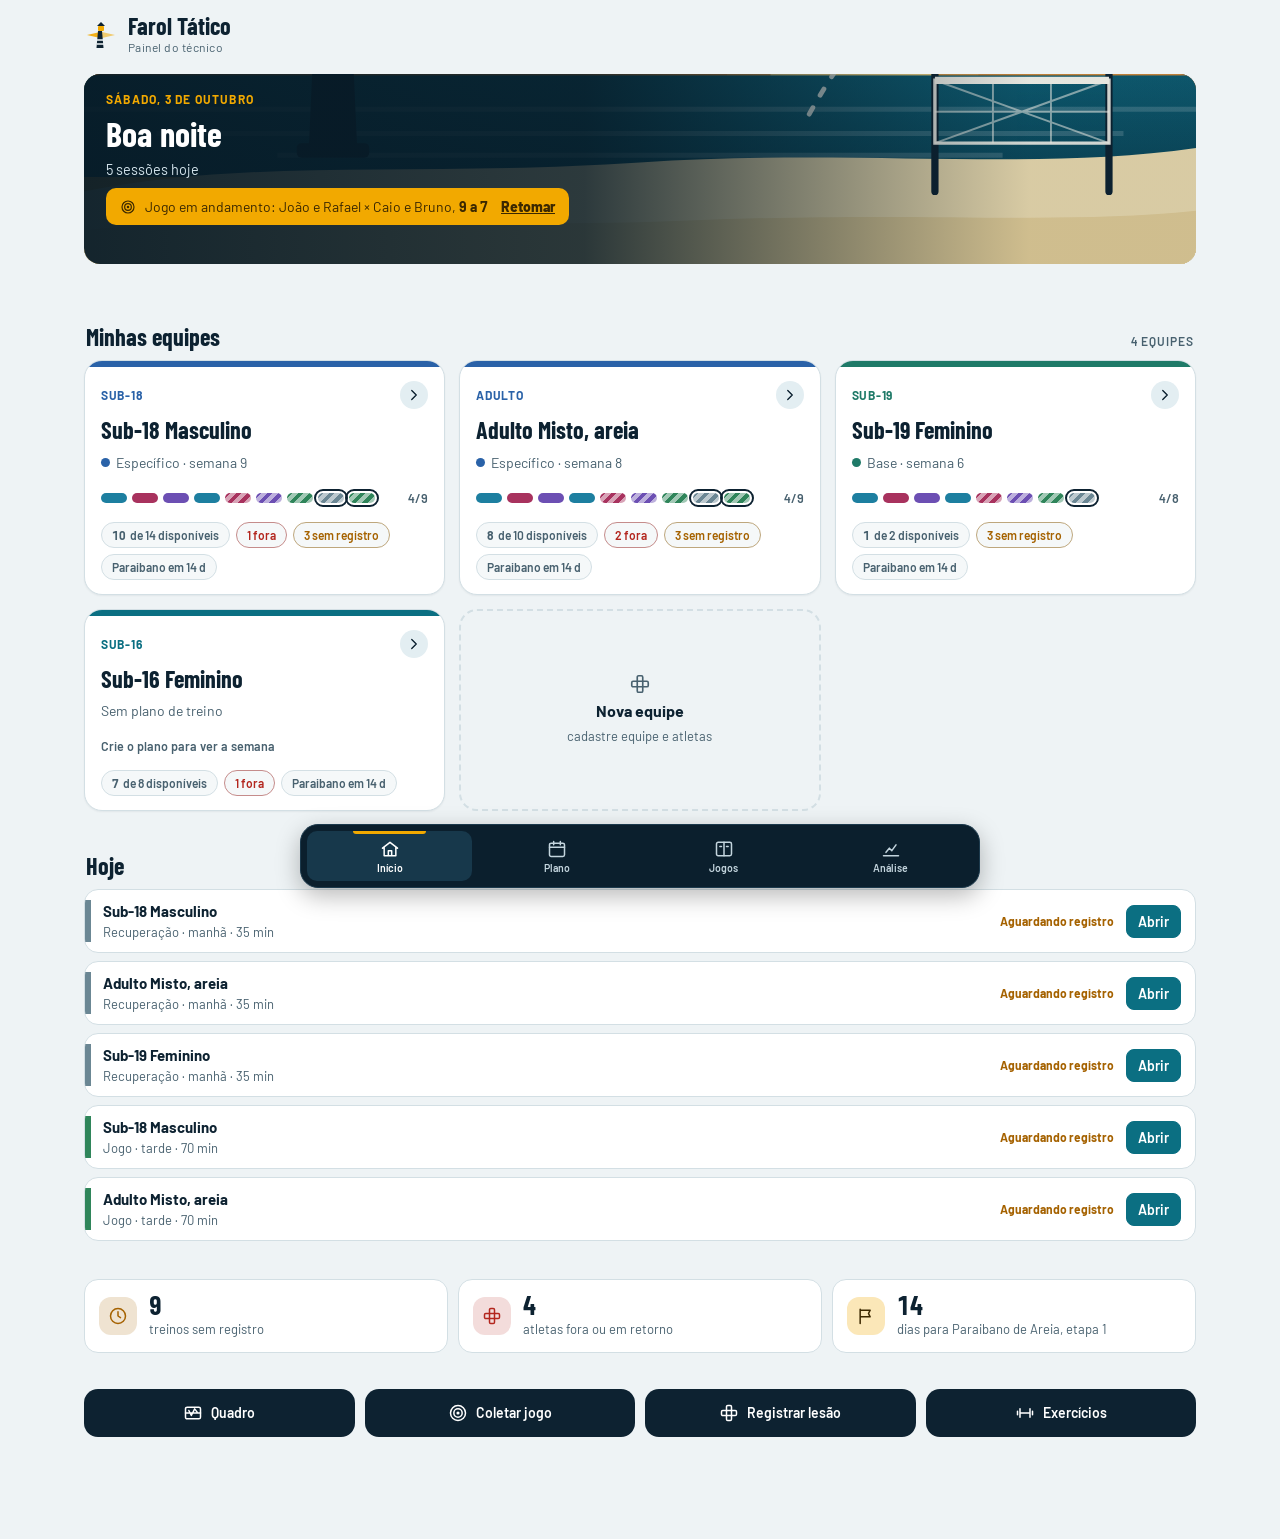
==== commit a1e4a1f1: "Navegação enxuta: barra com 4 portas, Início por equipes e tela da equipe com a semana e as sessões " ====
--- a/index.html
+++ b/index.html
@@ -28,6 +28,7 @@
       </a>
     </header>
     <div class="voltar" id="voltar-w" hidden><a class="voltar-link" href="#inicio">‹ Início</a></div>
+    <nav class="subnav" id="subnav" aria-label="Seções" hidden></nav>
 
     <main class="main" id="conteudo"></main>
   </div>
@@ -72,6 +73,7 @@
   <script src="js/biblioteca.js"></script>
   <script src="js/semana.js"></script>
   <script src="js/saude.js"></script>
+  <script src="js/equipe.js"></script>
   <script src="js/inicio.js"></script>
   <script src="js/atleta.js"></script>
   <script src="js/app.js"></script>
--- a/css/farol.css
+++ b/css/farol.css
@@ -1958,3 +1958,208 @@
   .cg-tab th, .cg-tab td { padding: 8px 6px; font-size: 13px; }
   .cg-tab td:first-child { white-space: normal; }
 }
+
+/* ======================================================================
+   Navegação enxuta: abas da porta, Início por equipes e tela da equipe
+   ====================================================================== */
+
+.subnav { display: flex; gap: 6px; padding: 4px; margin: 4px 0 14px; background: var(--surface); border: 1px solid var(--line); border-radius: 999px; width: fit-content; max-width: 100%; overflow-x: auto; }
+.subnav[hidden] { display: none; }
+.subnav-item { flex: none; padding: 8px 16px; border-radius: 999px; font-size: 14px; font-weight: 600; color: var(--ink-2); text-decoration: none; transition: background 0.15s, color 0.15s, transform 0.1s; }
+.subnav-item:hover { background: var(--sel); color: var(--ink); }
+.subnav-item:active { transform: scale(0.97); }
+.subnav-item[aria-current="page"] { background: var(--ink); color: var(--surface); }
+.subnav-item:focus-visible { outline: 2px solid var(--accent); outline-offset: 2px; }
+
+/* Início: equipes */
+.ix2-hero { margin-bottom: 18px; }
+.ix2-h2 { display: flex; align-items: baseline; justify-content: space-between; gap: 10px; margin: 22px 2px 10px; }
+.ix2-h2 h2 { margin: 0; font-family: var(--font-display); font-size: 24px; }
+.ix2-equipes { display: grid; grid-template-columns: repeat(auto-fill, minmax(270px, 1fr)); gap: 14px; }
+.ix2-eq {
+  all: unset; box-sizing: border-box; cursor: pointer; position: relative; display: flex; flex-direction: column; gap: 8px; padding: 16px 16px 14px;
+  background: var(--surface); border: 1px solid var(--line); border-radius: 18px; overflow: hidden;
+  box-shadow: 0 1px 2px rgba(13, 34, 49, 0.06); transition: transform 0.16s ease, box-shadow 0.16s ease, border-color 0.16s ease;
+}
+.ix2-eq::before { content: ""; position: absolute; inset: 0 0 auto 0; height: 6px; background: var(--c); }
+.ix2-eq:hover { transform: translateY(-3px); box-shadow: 0 12px 26px rgba(13, 34, 49, 0.14); border-color: color-mix(in srgb, var(--c) 45%, var(--line)); }
+.ix2-eq:active { transform: translateY(0) scale(0.99); box-shadow: 0 2px 6px rgba(13, 34, 49, 0.12); }
+.ix2-eq:focus-visible, .ix2-nova:focus-visible, .ix2-p:focus-visible, .ix2-r:focus-visible { outline: 3px solid var(--accent); outline-offset: 2px; }
+.ix2-eq-top { display: flex; align-items: center; justify-content: space-between; margin-top: 4px; }
+.ix2-eq-faixa { font-size: 12px; font-weight: 700; letter-spacing: 0.06em; text-transform: uppercase; color: var(--c); }
+.ix2-eq-seta { display: inline-flex; width: 28px; height: 28px; align-items: center; justify-content: center; border-radius: 50%; background: var(--sel); color: var(--ink); transition: transform 0.16s, background 0.16s, color 0.16s; }
+.ix2-eq:hover .ix2-eq-seta { transform: translateX(3px); background: var(--c); color: #fff; }
+.ix2-eq-nome { font-family: var(--font-display); font-size: 24px; line-height: 1.1; color: var(--ink); }
+.ix2-eq-fase { display: flex; align-items: center; gap: 6px; font-size: 14px; color: var(--ink-2); }
+.ix2-eq-dot { width: 9px; height: 9px; border-radius: 50%; background: var(--c); display: inline-block; }
+.ix2-eq-semana { display: flex; align-items: center; gap: 5px; padding: 8px 0 2px; }
+.ix2-eq-semana i { flex: 1; max-width: 26px; height: 10px; border-radius: 5px; background: var(--s); opacity: 0.28; position: relative; }
+.ix2-eq-semana i.registrado { opacity: 1; }
+.ix2-eq-semana i.aguardando { opacity: 1; background: repeating-linear-gradient(135deg, var(--s) 0 4px, color-mix(in srgb, var(--s) 45%, #fff) 4px 8px); animation: ix2-pulsa 1.6s ease-in-out infinite; }
+.ix2-eq-semana i.hoje { outline: 2px solid var(--ink); outline-offset: 2px; }
+.ix2-eq-semana small { margin-left: auto; color: var(--ink-2); font-weight: 600; }
+.ix2-eq-semana.vazio small { margin: 0; }
+@keyframes ix2-pulsa { 50% { opacity: 0.55; } }
+.ix2-eq-pe { display: flex; flex-wrap: wrap; gap: 6px; padding-top: 4px; }
+.ix2-pill { display: inline-flex; align-items: center; gap: 4px; padding: 3px 10px; border-radius: 999px; font-size: 12px; font-weight: 600; background: var(--surface-2); color: var(--ink-2); border: 1px solid var(--line); }
+.ix2-pill.ok { color: var(--good); border-color: color-mix(in srgb, var(--good) 40%, var(--line)); }
+.ix2-pill.atencao { color: var(--warn); border-color: color-mix(in srgb, var(--warn) 45%, var(--line)); }
+.ix2-pill.lesao { color: var(--crit); border-color: color-mix(in srgb, var(--crit) 45%, var(--line)); }
+.ix2-nova {
+  all: unset; box-sizing: border-box; cursor: pointer; display: flex; flex-direction: column; align-items: center; justify-content: center; gap: 4px; min-height: 150px; padding: 16px; text-align: center;
+  border: 2px dashed var(--line); border-radius: 18px; color: var(--ink-2); transition: border-color 0.16s, color 0.16s, background 0.16s, transform 0.12s;
+}
+.ix2-nova b { color: var(--ink); font-size: 16px; }
+.ix2-nova small { font-size: 13px; }
+.ix2-nova:hover { border-color: var(--accent); color: var(--accent); background: var(--surface); }
+.ix2-nova:active { transform: scale(0.98); }
+
+.ix2-hoje { list-style: none; margin: 0; padding: 0; display: flex; flex-direction: column; gap: 8px; }
+.ix2-h { display: flex; align-items: center; gap: 12px; padding: 10px 14px 10px 0; background: var(--surface); border: 1px solid var(--line); border-radius: 14px; overflow: hidden; }
+.ix2-h-b { align-self: stretch; width: 6px; background: var(--c); flex: none; }
+.ix2-h-m { display: flex; flex-direction: column; min-width: 0; flex: 1; }
+.ix2-h-m b { font-size: 15px; }
+.ix2-h-m small { font-size: 13px; color: var(--ink-2); }
+.ix2-h-e { font-size: 12px; font-weight: 700; color: var(--ink-2); white-space: nowrap; }
+.ix2-h-e.aguardando { color: var(--warn); }
+.ix2-h-e.registrado { color: var(--good); }
+.ix2-vazio { margin: 0; padding: 14px 16px; background: var(--surface); border: 1px dashed var(--line); border-radius: 14px; color: var(--ink-2); }
+
+.ix2-pend { display: grid; grid-template-columns: repeat(auto-fit, minmax(210px, 1fr)); gap: 10px; margin-top: 18px; }
+.ix2-p {
+  all: unset; box-sizing: border-box; cursor: pointer; display: flex; align-items: center; gap: 12px; padding: 12px 14px; background: var(--surface); border: 1px solid var(--line); border-radius: 14px;
+  transition: transform 0.12s, box-shadow 0.16s, border-color 0.16s;
+}
+.ix2-p:hover { transform: translateY(-2px); box-shadow: 0 8px 18px rgba(13, 34, 49, 0.12); }
+.ix2-p:active { transform: scale(0.98); }
+.ix2-p-i { display: inline-flex; width: 38px; height: 38px; align-items: center; justify-content: center; border-radius: 12px; background: var(--sel); color: var(--ink); flex: none; }
+.ix2-p.atencao .ix2-p-i { background: color-mix(in srgb, var(--warn) 18%, var(--surface)); color: var(--warn); }
+.ix2-p.lesao .ix2-p-i { background: color-mix(in srgb, var(--crit) 16%, var(--surface)); color: var(--crit); }
+.ix2-p.ok .ix2-p-i { background: color-mix(in srgb, var(--good) 16%, var(--surface)); color: var(--good); }
+.ix2-p.beam .ix2-p-i { background: color-mix(in srgb, var(--beam) 28%, var(--surface)); color: var(--beam-ink); }
+.ix2-p b { display: block; font-family: var(--font-display); font-size: 26px; line-height: 1; color: var(--ink); }
+.ix2-p em { display: block; font-style: normal; font-size: 13px; color: var(--ink-2); margin-top: 2px; }
+
+.ix2-rapido { display: grid; grid-template-columns: repeat(auto-fit, minmax(130px, 1fr)); gap: 10px; margin-top: 16px; }
+.ix2-r {
+  all: unset; box-sizing: border-box; cursor: pointer; display: flex; align-items: center; justify-content: center; gap: 8px; min-height: 48px; padding: 8px 12px;
+  border-radius: 14px; background: var(--ink); color: var(--surface); font-weight: 600; font-size: 14px; transition: transform 0.12s, background 0.16s;
+}
+.ix2-r:hover { background: color-mix(in srgb, var(--ink) 82%, var(--accent)); }
+.ix2-r:active { transform: scale(0.97); }
+
+/* Equipe */
+.eq-topo {
+  display: flex; flex-wrap: wrap; justify-content: space-between; gap: 16px 28px; padding: 20px 22px; border-radius: 20px; color: #fff; margin-bottom: 14px;
+  background: linear-gradient(135deg, color-mix(in srgb, var(--c) 92%, #000) 0%, color-mix(in srgb, var(--c) 62%, #0b1f2d) 100%);
+  box-shadow: 0 10px 28px color-mix(in srgb, var(--c) 30%, transparent);
+}
+.eq-topo h1 { margin: 2px 0 6px; font-size: 34px; line-height: 1.05; color: #fff; }
+.eq-faixa { font-size: 12px; font-weight: 700; letter-spacing: 0.08em; text-transform: uppercase; opacity: 0.85; }
+.eq-fase, .eq-alvo { margin: 2px 0; font-size: 15px; opacity: 0.95; }
+.eq-topo-n { display: flex; gap: 10px; align-items: stretch; }
+.eq-topo-n span { display: flex; flex-direction: column; justify-content: center; min-width: 92px; padding: 10px 14px; background: rgba(255, 255, 255, 0.14); border-radius: 14px; backdrop-filter: blur(2px); }
+.eq-topo-n b { font-family: var(--font-display); font-size: 28px; line-height: 1; }
+.eq-topo-n small { font-size: 12px; opacity: 0.9; }
+.eq-topo-n .alerta { background: rgba(255, 214, 120, 0.28); }
+
+.eq-sem-h { align-items: center; }
+.eq-nav { display: flex; align-items: center; gap: 8px; font-weight: 600; }
+.eq-nav-b { all: unset; box-sizing: border-box; width: 38px; height: 38px; display: inline-flex; align-items: center; justify-content: center; border-radius: 50%; border: 1px solid var(--line); background: var(--surface); cursor: pointer; font-size: 22px; line-height: 1; transition: background 0.14s, transform 0.1s; }
+.eq-nav-b:hover:not(:disabled) { background: var(--sel); }
+.eq-nav-b:active:not(:disabled) { transform: scale(0.92); }
+.eq-nav-b:disabled { opacity: 0.35; cursor: default; }
+.eq-nav-b:focus-visible { outline: 2px solid var(--accent); outline-offset: 2px; }
+
+.eq-dias { display: grid; grid-template-columns: repeat(7, minmax(0, 1fr)); gap: 8px; }
+.eq-dia { display: flex; flex-direction: column; gap: 6px; padding: 8px 6px; border-radius: 14px; background: var(--surface-2); border: 1px solid transparent; min-width: 0; }
+.eq-dia.hoje { border-color: var(--beam); background: color-mix(in srgb, var(--beam) 10%, var(--surface)); }
+.eq-dia.folga { opacity: 0.7; }
+.eq-dia-h { display: flex; flex-direction: column; align-items: center; line-height: 1.15; }
+.eq-dia-h small { color: var(--ink-2); font-size: 12px; }
+.eq-dia-h em { font-style: normal; font-size: 10px; font-weight: 700; letter-spacing: 0.06em; text-transform: uppercase; color: var(--beam-ink); background: var(--beam); padding: 1px 6px; border-radius: 999px; margin-top: 2px; }
+.eq-dia-s { display: flex; flex-direction: column; gap: 6px; }
+.eq-folga { text-align: center; font-size: 12px; color: var(--ink-2); padding: 14px 0; }
+.eq-sess {
+  all: unset; box-sizing: border-box; cursor: pointer; display: flex; flex-direction: column; gap: 3px; padding: 7px 8px; border-radius: 10px; background: var(--surface); border: 1.5px solid var(--line);
+  border-left: 5px solid var(--c); min-width: 0; transition: transform 0.12s, box-shadow 0.14s, border-color 0.14s;
+}
+.eq-sess:hover { transform: translateY(-2px); box-shadow: 0 6px 14px rgba(13, 34, 49, 0.14); }
+.eq-sess:active { transform: scale(0.97); }
+.eq-sess.sel { border-color: var(--c); box-shadow: 0 0 0 2px color-mix(in srgb, var(--c) 28%, transparent); background: color-mix(in srgb, var(--c) 8%, var(--surface)); }
+.eq-sess:focus-visible { outline: 2px solid var(--accent); outline-offset: 2px; }
+.eq-sess-t { display: flex; align-items: baseline; justify-content: space-between; gap: 4px; font-size: 13px; }
+.eq-sess-t small { color: var(--ink-2); }
+.eq-sess-m { display: flex; align-items: center; justify-content: space-between; font-size: 11px; color: var(--ink-2); }
+.eq-st { display: inline-flex; }
+.eq-st.registrado, .eq-sess.registrado .eq-st { color: var(--good); }
+.eq-st.aguardando, .eq-sess.aguardando .eq-st { color: var(--warn); }
+.eq-st.futuro, .eq-sess.futuro .eq-st { color: var(--ink-2); }
+.eq-sess.aguardando { animation: ix2-pulsa 2s ease-in-out infinite; }
+.eq-leg { display: flex; flex-wrap: wrap; gap: 6px 16px; margin: 12px 0 0; font-size: 12px; color: var(--ink-2); align-items: center; }
+.eq-leg > span { display: inline-flex; align-items: center; gap: 5px; }
+
+.eq-ses { margin-top: 14px; padding: 14px 16px; border-radius: 16px; background: color-mix(in srgb, var(--c) 7%, var(--surface)); border: 1px solid color-mix(in srgb, var(--c) 30%, var(--line)); animation: eq-entra 0.2s ease-out; }
+@keyframes eq-entra { from { opacity: 0; transform: translateY(6px); } to { opacity: 1; transform: none; } }
+.eq-ses-h { display: flex; align-items: center; gap: 10px; flex-wrap: wrap; }
+.eq-ses-h > div { display: flex; flex-direction: column; flex: 1; min-width: 180px; }
+.eq-ses-h b { font-size: 18px; }
+.eq-ses-h small { color: var(--ink-2); font-size: 13px; }
+.eq-ses-dot { width: 14px; height: 14px; border-radius: 50%; background: var(--c); flex: none; }
+.eq-estado { display: inline-flex; align-items: center; gap: 5px; font-size: 12px; font-weight: 700; padding: 4px 10px; border-radius: 999px; background: var(--surface); border: 1px solid var(--line); }
+.eq-estado.registrado { color: var(--good); } .eq-estado.aguardando { color: var(--warn); } .eq-estado.futuro, .eq-estado.semregistro { color: var(--ink-2); }
+.eq-obj { margin: 10px 0 0; font-size: 15px; }
+.eq-aviso { margin: 10px 0 0; font-size: 14px; color: var(--warn); font-weight: 600; }
+.eq-aviso.neutro { color: var(--ink-2); font-weight: 500; }
+.eq-nums { display: flex; flex-wrap: wrap; gap: 8px; margin-top: 10px; }
+.eq-nums span { display: flex; flex-direction: column; padding: 8px 14px; background: var(--surface); border-radius: 12px; min-width: 88px; }
+.eq-nums b { font-family: var(--font-display); font-size: 22px; line-height: 1.1; }
+.eq-nums small { font-size: 12px; color: var(--ink-2); }
+.eq-acoes { display: flex; flex-wrap: wrap; gap: 8px; margin-top: 14px; }
+.eq-vazio { text-align: center; padding: 28px 16px; }
+
+.eq-atletas { list-style: none; margin: 0; padding: 0; display: grid; grid-template-columns: repeat(auto-fill, minmax(122px, 1fr)); gap: 8px; }
+.eq-at { all: unset; box-sizing: border-box; width: 100%; cursor: pointer; display: flex; align-items: center; gap: 8px; padding: 6px 10px 6px 6px; border-radius: 999px; background: var(--surface-2); border: 1px solid var(--line); transition: transform 0.12s, background 0.14s, box-shadow 0.14s; }
+.eq-at:hover { background: var(--surface); box-shadow: 0 4px 12px rgba(13, 34, 49, 0.12); transform: translateY(-1px); }
+.eq-at:active { transform: scale(0.97); }
+.eq-at:focus-visible { outline: 2px solid var(--accent); outline-offset: 2px; }
+.eq-av { display: inline-flex; width: 32px; height: 32px; border-radius: 50%; align-items: center; justify-content: center; flex: none; font-size: 12px; font-weight: 700; background: var(--good); color: #fff; }
+.eq-av i { font-style: normal; }
+.eq-at.atencao .eq-av { background: var(--warn); } .eq-at.retorno .eq-av { background: #8a5db0; } .eq-at.lesao .eq-av { background: var(--crit); }
+.eq-at-n { display: flex; flex-direction: column; min-width: 0; line-height: 1.15; }
+.eq-at-n b { font-size: 14px; white-space: nowrap; overflow: hidden; text-overflow: ellipsis; }
+.eq-at-n small { font-size: 11px; color: var(--ink-2); }
+
+.eq-g2 { display: grid; grid-template-columns: 1fr 1fr; gap: 14px; }
+.eq-comp { all: unset; box-sizing: border-box; cursor: pointer; display: flex; align-items: center; gap: 12px; width: 100%; padding: 8px; border-radius: 12px; transition: background 0.14s; }
+.eq-comp:hover { background: var(--sel); }
+.eq-comp-m { display: flex; flex-direction: column; flex: 1; min-width: 0; }
+.eq-comp-m small { color: var(--ink-2); font-size: 13px; }
+.eq-links { display: grid; grid-template-columns: repeat(auto-fit, minmax(190px, 1fr)); gap: 10px; margin: 6px 0 18px; }
+.eq-link { all: unset; box-sizing: border-box; cursor: pointer; display: flex; flex-direction: column; gap: 2px; padding: 14px 16px; background: var(--surface); border: 1px solid var(--line); border-radius: 14px; font-weight: 700; transition: transform 0.12s, box-shadow 0.16s, border-color 0.16s; }
+.eq-link small { font-weight: 400; color: var(--ink-2); font-size: 13px; overflow-wrap: anywhere; }
+.eq-link:hover { transform: translateY(-2px); box-shadow: 0 8px 18px rgba(13, 34, 49, 0.12); border-color: var(--accent); }
+.eq-link:active { transform: scale(0.98); }
+.eq-link:focus-visible { outline: 2px solid var(--accent); outline-offset: 2px; }
+
+@media (max-width: 760px) {
+  .eq-dias { grid-template-columns: 1fr; gap: 6px; }
+  .eq-dia { flex-direction: row; align-items: center; gap: 10px; padding: 8px 10px; }
+  .eq-dia-h { flex-direction: row; gap: 6px; align-items: baseline; width: 76px; flex: none; flex-wrap: wrap; }
+  .eq-dia-h em { margin-top: 0; }
+  .eq-dia-s { flex-direction: row; flex-wrap: wrap; flex: 1; }
+  .eq-sess { min-width: 120px; flex: 1 1 120px; }
+  .eq-folga { padding: 2px 0; text-align: left; }
+  .eq-g2 { grid-template-columns: 1fr; }
+  .eq-topo h1 { font-size: 28px; }
+  .eq-topo-n { width: 100%; }
+  .eq-topo-n span { flex: 1; min-width: 0; }
+}
+@media (prefers-reduced-motion: reduce) {
+  .ix2-eq, .ix2-p, .eq-sess, .eq-link, .eq-ses { transition: none; animation: none; }
+  .ix2-eq-semana i.aguardando, .eq-sess.aguardando { animation: none; }
+}
+@media (max-width: 560px) {
+  .ix2-h-e { display: none; }
+  .ix2-h-m b { white-space: nowrap; overflow: hidden; text-overflow: ellipsis; }
+}
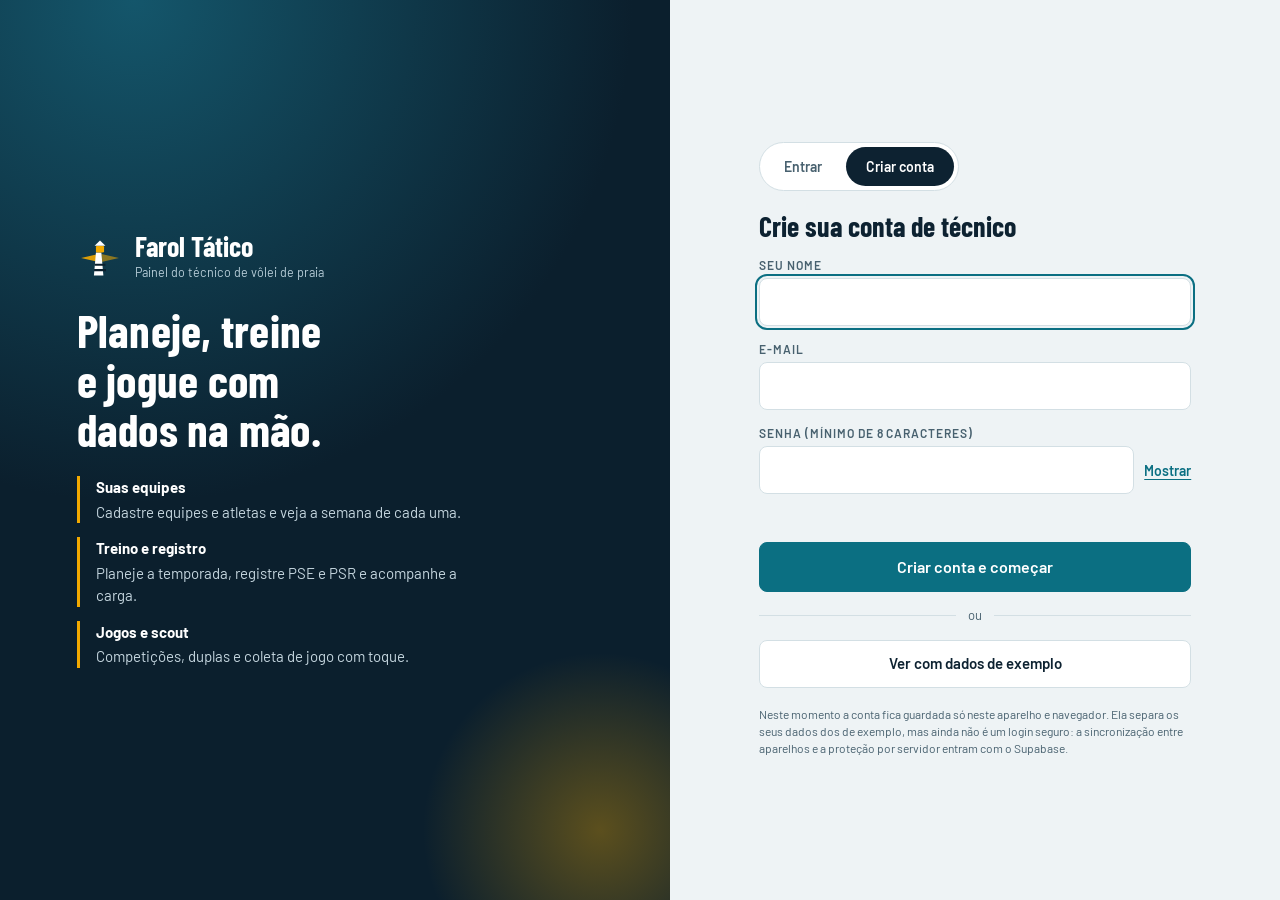
==== commit e940b557: "Conta local, cadastro de equipes e atletas, dados separados por conta e estados vazios Co-Authored-B" ====
--- a/index.html
+++ b/index.html
@@ -26,6 +26,7 @@
           <div class="brand-sub">Painel do técnico</div>
         </div>
       </a>
+      <div class="conta" id="conta"></div>
     </header>
     <div class="voltar" id="voltar-w" hidden><a class="voltar-link" href="#inicio">‹ Início</a></div>
     <nav class="subnav" id="subnav" aria-label="Seções" hidden></nav>
@@ -46,6 +47,7 @@
   </aside>
 
   <script src="js/util.js"></script>
+  <script src="js/conta.js"></script>
   <script src="js/elenco.js"></script>
   <script src="js/calendario.js"></script>
   <script src="js/carga.js"></script>
@@ -74,8 +76,10 @@
   <script src="js/semana.js"></script>
   <script src="js/saude.js"></script>
   <script src="js/equipe.js"></script>
+  <script src="js/equipes-form.js"></script>
   <script src="js/inicio.js"></script>
   <script src="js/atleta.js"></script>
+  <script src="js/entrar.js"></script>
   <script src="js/app.js"></script>
 </body>
 </html>
--- a/css/farol.css
+++ b/css/farol.css
@@ -183,7 +183,7 @@
 
 .app { min-height: 100%; }
 
-.topo { max-width: 1160px; margin-inline: auto; padding: 14px var(--gutter) 0; }
+.topo { max-width: 1160px; margin-inline: auto; padding: 14px var(--gutter) 0; display: flex; align-items: center; justify-content: space-between; gap: 12px; position: relative; }
 .brand { display: flex; align-items: center; gap: 10px; }
 .brand svg { flex: none; }
 .brand-name { font-family: var(--font-display); font-weight: 700; font-size: 24px; line-height: 1; color: var(--ink); }
@@ -2163,3 +2163,94 @@
   .ix2-h-e { display: none; }
   .ix2-h-m b { white-space: nowrap; overflow: hidden; text-overflow: ellipsis; }
 }
+
+/* ---------- Conta e tela de entrada ---------- */
+
+.conta { position: relative; }
+.conta-bt { all: unset; box-sizing: border-box; cursor: pointer; display: inline-flex; align-items: center; gap: 8px; padding: 4px 12px 4px 4px; border-radius: 999px; background: var(--surface); border: 1px solid var(--line); font-weight: 600; font-size: 14px; transition: box-shadow 0.15s, transform 0.1s; }
+.conta-bt:hover { box-shadow: 0 4px 12px rgba(13, 34, 49, 0.14); }
+.conta-bt:active { transform: scale(0.97); }
+.conta-bt:focus-visible { outline: 2px solid var(--accent); outline-offset: 2px; }
+.conta-av { display: inline-flex; width: 32px; height: 32px; border-radius: 50%; align-items: center; justify-content: center; background: var(--accent); color: var(--accent-ink); font-size: 13px; font-weight: 700; }
+.conta-menu { position: absolute; right: 0; top: calc(100% + 8px); z-index: 60; width: min(300px, calc(100vw - 2 * var(--gutter))); padding: 14px; background: var(--surface); border: 1px solid var(--line); border-radius: 16px; box-shadow: 0 16px 36px rgba(13, 34, 49, 0.22); display: flex; flex-direction: column; gap: 10px; animation: eq-entra 0.15s ease-out; }
+.conta-menu[hidden] { display: none; }
+.conta-quem { display: flex; flex-direction: column; }
+.conta-quem small { color: var(--ink-2); overflow-wrap: anywhere; }
+.conta-dica { margin: 0; font-size: 13px; color: var(--ink-2); }
+@media (max-width: 420px) { .conta-nome { display: none; } .conta-bt { padding-right: 4px; } }
+
+body.sem-sessao .app, body.sem-sessao .barra, body.sem-sessao .gaveta { display: none !important; }
+#entrada { min-height: 100vh; min-height: 100dvh; display: flex; }
+.en-wrap { flex: 1; display: grid; grid-template-columns: minmax(0, 1.1fr) minmax(0, 1fr); }
+.en-lado { display: flex; flex-direction: column; justify-content: center; gap: 22px; padding: 48px clamp(24px, 6vw, 80px); color: #fff; background: radial-gradient(120% 90% at 20% 0%, #14566b 0%, #0b1f2d 62%); position: relative; overflow: hidden; }
+.en-lado::after { content: ""; position: absolute; right: -120px; bottom: -120px; width: 380px; height: 380px; border-radius: 50%; background: radial-gradient(circle, rgba(242, 169, 0, 0.35), transparent 66%); }
+.en-marca { display: flex; align-items: center; gap: 12px; }
+.en-marca b { font-family: var(--font-display); font-size: 28px; display: block; line-height: 1; }
+.en-marca small { color: #b7cdd8; }
+.en-lado h1 { margin: 0; font-size: clamp(30px, 4vw, 46px); line-height: 1.08; color: #fff; max-width: 16ch; }
+.en-lado ul { list-style: none; margin: 0; padding: 0; display: flex; flex-direction: column; gap: 14px; max-width: 420px; position: relative; z-index: 1; }
+.en-lado li { display: flex; flex-direction: column; gap: 2px; padding-left: 16px; border-left: 3px solid var(--beam); }
+.en-lado li span { color: #c4d5de; font-size: 15px; }
+.en-card { display: flex; flex-direction: column; justify-content: center; gap: 14px; padding: 40px clamp(20px, 5vw, 64px); background: var(--bg); max-width: 560px; width: 100%; margin-inline: auto; }
+.en-abas { display: flex; gap: 4px; padding: 4px; background: var(--surface); border: 1px solid var(--line); border-radius: 999px; width: fit-content; }
+.en-abas button { all: unset; cursor: pointer; padding: 9px 20px; border-radius: 999px; font-weight: 600; font-size: 14px; color: var(--ink-2); transition: background 0.15s, color 0.15s; }
+.en-abas button[aria-selected="true"] { background: var(--ink); color: var(--surface); }
+.en-abas button:focus-visible { outline: 2px solid var(--accent); outline-offset: 2px; }
+#en-form { display: flex; flex-direction: column; gap: 14px; }
+#en-form h2 { margin: 6px 0 0; font-family: var(--font-display); font-size: 28px; }
+#en-form .input { width: 100%; font-size: 16px; min-height: 48px; }
+.en-senha { display: flex; align-items: center; gap: 10px; }
+.en-erro { margin: 0; min-height: 20px; color: var(--crit); font-weight: 600; font-size: 14px; }
+.en-ok { min-height: 50px; font-size: 16px; }
+.en-ou { display: flex; align-items: center; gap: 12px; color: var(--ink-2); font-size: 13px; }
+.en-ou::before, .en-ou::after { content: ""; flex: 1; height: 1px; background: var(--line); }
+.en-demo { min-height: 48px; }
+.en-nota { margin: 4px 0 0; font-size: 12px; color: var(--ink-2); line-height: 1.45; }
+@media (max-width: 820px) {
+  .en-wrap { grid-template-columns: 1fr; }
+  .en-lado { padding: 28px 22px; gap: 14px; }
+  .en-lado ul { display: none; }
+  .en-lado h1 { font-size: 26px; }
+  .en-card { padding: 24px 20px 40px; max-width: none; }
+}
+
+/* Cadastro de equipe */
+.ef { display: flex; flex-direction: column; gap: 14px; max-width: 760px; }
+.ef-linha { display: flex; flex-wrap: wrap; gap: 12px 16px; }
+.ef-nome { flex: 1 1 260px; min-width: 0; }
+.ef-nome .input { width: 100%; }
+.ef-gen { border: 0; padding: 0; margin: 14px 0 0; display: flex; flex-wrap: wrap; gap: 8px; align-items: center; }
+.ef-gen legend { padding: 0; margin-bottom: 6px; float: left; width: 100%; }
+.ef-chip { cursor: pointer; }
+.ef-chip input { position: absolute; opacity: 0; pointer-events: none; }
+.ef-chip span { display: inline-flex; align-items: center; min-height: 44px; padding: 0 18px; border-radius: 999px; border: 1.5px solid var(--line); background: var(--surface); font-weight: 600; transition: background 0.14s, border-color 0.14s, color 0.14s, transform 0.1s; }
+.ef-chip:hover span { border-color: var(--accent); }
+.ef-chip input:checked + span { background: var(--ink); color: var(--surface); border-color: var(--ink); }
+.ef-chip input:focus-visible + span { outline: 2px solid var(--accent); outline-offset: 2px; }
+.ef-chip:active span { transform: scale(0.97); }
+.ef-add { display: flex; flex-wrap: wrap; gap: 10px 12px; align-items: flex-end; }
+.ef-lista { list-style: none; margin: 12px 0 0; padding: 0; display: grid; grid-template-columns: repeat(auto-fill, minmax(240px, 1fr)); gap: 8px; }
+.ef-at { display: flex; align-items: center; gap: 10px; padding: 6px 6px 6px 10px; background: var(--surface-2); border: 1px solid var(--line); border-radius: 12px; animation: eq-entra 0.15s ease-out; }
+.ef-n { font-size: 12px; color: var(--ink-2); min-width: 18px; text-align: right; font-weight: 600; }
+.ef-nm { flex: 1; min-width: 0; font-weight: 600; overflow: hidden; text-overflow: ellipsis; white-space: nowrap; }
+.ef-x { all: unset; box-sizing: border-box; cursor: pointer; width: 34px; height: 34px; display: inline-flex; align-items: center; justify-content: center; border-radius: 50%; font-size: 22px; color: var(--ink-2); transition: background 0.14s, color 0.14s; }
+.ef-x:hover { background: color-mix(in srgb, var(--crit) 14%, var(--surface)); color: var(--crit); }
+.ef-x:focus-visible { outline: 2px solid var(--accent); outline-offset: 2px; }
+.ef-colar { margin-top: 14px; }
+.ef-colar summary { cursor: pointer; font-weight: 600; color: var(--accent); }
+.ef-colar textarea { width: 100%; }
+.ef-rodape { align-items: center; }
+.eq-editar { all: unset; cursor: pointer; text-decoration: underline; text-underline-offset: 3px; font-weight: 700; }
+.eq-editar:focus-visible { outline: 2px solid #fff; outline-offset: 2px; border-radius: 4px; }
+.ix2-onb { display: flex; flex-direction: column; gap: 16px; padding: 24px; background: var(--surface); border: 1px solid var(--line); border-radius: 20px; }
+.ix2-onb h2 { margin: 0; font-family: var(--font-display); font-size: 28px; }
+.ix2-onb ol { margin: 0; padding: 0; list-style: none; display: grid; grid-template-columns: repeat(auto-fit, minmax(210px, 1fr)); gap: 12px; counter-reset: passo; }
+.ix2-onb li { counter-increment: passo; display: flex; flex-direction: column; gap: 4px; padding: 14px; border-radius: 14px; background: var(--surface-2); }
+.ix2-onb li::before { content: counter(passo); display: inline-flex; width: 28px; height: 28px; border-radius: 50%; align-items: center; justify-content: center; background: var(--accent); color: var(--accent-ink); font-weight: 700; }
+.ix2-onb li span { color: var(--ink-2); font-size: 14px; }
+
+.alvo-rapido { margin: 10px 0; padding: 10px 12px; border: 1px dashed var(--line); border-radius: 12px; background: var(--surface-2); }
+.alvo-rapido summary { cursor: pointer; font-weight: 600; color: var(--accent); }
+.alvo-rapido-f { display: flex; flex-wrap: wrap; gap: 10px 12px; align-items: flex-end; margin-top: 10px; }
+.alvo-rapido-f .field { flex: 1 1 160px; min-width: 0; }
+.alvo-rapido-f .input { width: 100%; }
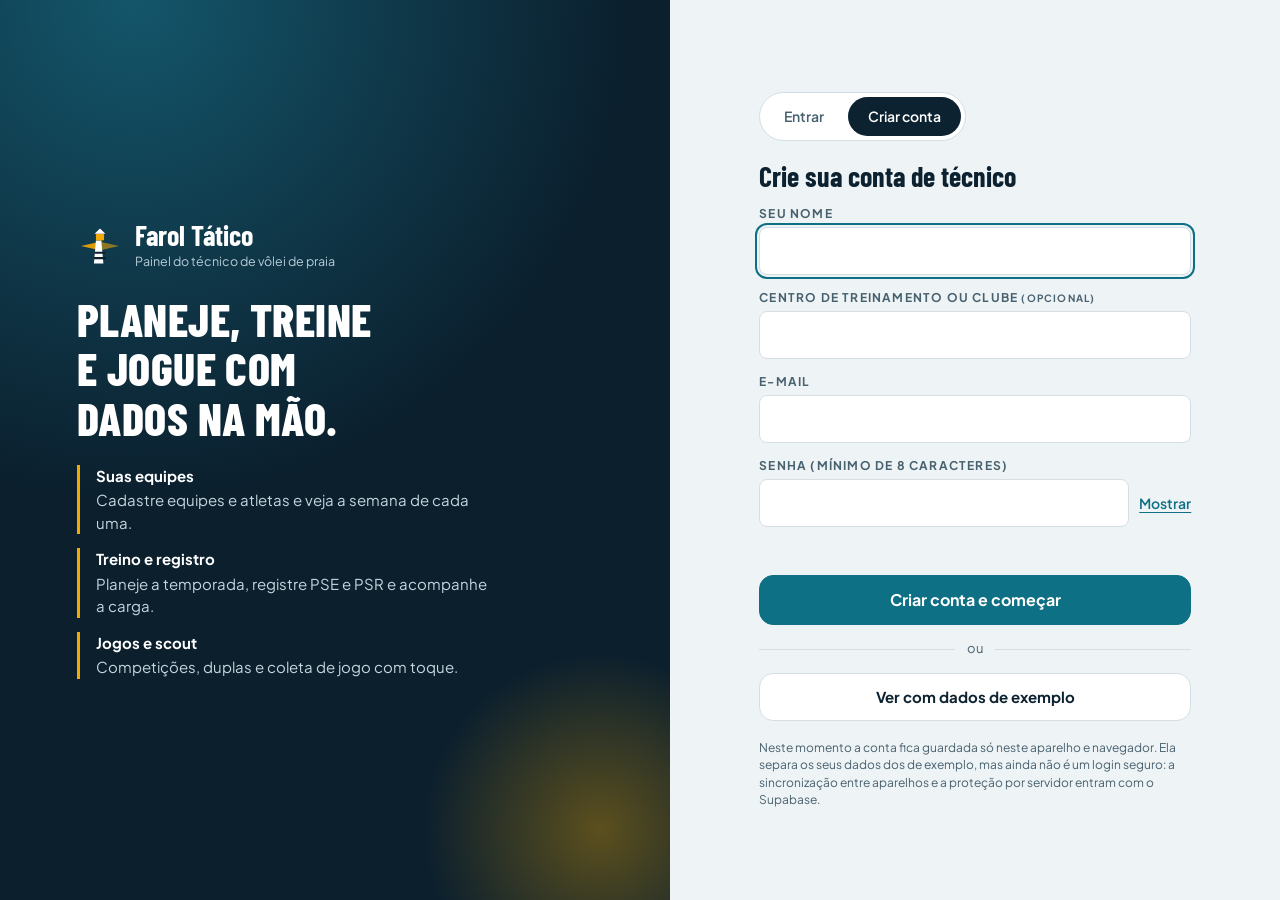
==== commit 4d9dfd9b: "Foco em periodização e treino: três portas, Periodização que começa pela escolha da equipe, Início c" ====
--- a/index.html
+++ b/index.html
@@ -6,7 +6,7 @@
   <title>Farol Tático</title>
   <link rel="preconnect" href="https://fonts.googleapis.com">
   <link rel="preconnect" href="https://fonts.gstatic.com" crossorigin>
-  <link rel="stylesheet" href="https://fonts.googleapis.com/css2?family=Barlow:wght@400;500;600&family=Barlow+Condensed:wght@600;700&display=swap">
+  <link rel="stylesheet" href="https://fonts.googleapis.com/css2?family=Barlow+Condensed:wght@600;700;800&family=Plus+Jakarta+Sans:wght@400..800&display=swap">
   <link rel="stylesheet" href="css/farol.css">
 </head>
 <body>
@@ -52,16 +52,17 @@
   <script src="js/calendario.js"></script>
   <script src="js/carga.js"></script>
   <script src="js/registros.js"></script>
+  <script src="js/motor.js"></script>
   <script src="js/dados.js"></script>
   <script src="js/medidas.js"></script>
   <script src="js/graficos.js"></script>
   <script src="js/analise-dados.js"></script>
-  <script src="js/scout-dados.js"></script>
   <script src="js/pauta.js"></script>
   <script src="js/macro.js"></script>
   <script src="js/meso.js"></script>
   <script src="js/micro.js"></script>
   <script src="js/criar.js"></script>
+  <script src="js/periodo-motor.js"></script>
   <script src="js/periodizacao.js"></script>
   <script src="js/registro.js"></script>
   <script src="js/competicoes.js"></script>
@@ -69,8 +70,6 @@
   <script src="js/comparativos.js"></script>
   <script src="js/analise-carga.js"></script>
   <script src="js/analise.js"></script>
-  <script src="js/scout.js"></script>
-  <script src="js/scout-coleta.js"></script>
   <script src="js/prescricao.js"></script>
   <script src="js/biblioteca.js"></script>
   <script src="js/semana.js"></script>
@@ -78,6 +77,7 @@
   <script src="js/equipe.js"></script>
   <script src="js/equipes-form.js"></script>
   <script src="js/inicio.js"></script>
+  <script src="js/ficha.js"></script>
   <script src="js/atleta.js"></script>
   <script src="js/entrar.js"></script>
   <script src="js/app.js"></script>
--- a/css/farol.css
+++ b/css/farol.css
@@ -13,7 +13,7 @@
   --sel: #e3eef2;
 
   /* Ação e acento */
-  --accent: #0b6f82;
+  --accent: #0e7084;
   --accent-ink: #ffffff;
   --beam: #f2a900;
   --beam-ink: #3b2800;
@@ -31,6 +31,7 @@
   --m-polimento: #6b4ba6;
   --m-competicao: #b35f00;
   --m-transicao: #5e7482;
+  --m-manutencao: #6b7d3a;
   --on-meso: #ffffff;
 
   /* Tipos de sessão do microciclo */
@@ -54,7 +55,7 @@
 
   /* Tipografia */
   --font-display: "Barlow Condensed", "Arial Narrow", system-ui, sans-serif;
-  --font-body: "Barlow", system-ui, -apple-system, "Segoe UI", sans-serif;
+  --font-body: "Plus Jakarta Sans", system-ui, -apple-system, "Segoe UI", sans-serif;
 
   --radius: 10px;
   --gutter: 24px;
@@ -83,6 +84,7 @@
     --m-polimento: #b39ce6;
     --m-competicao: #f2b134;
     --m-transicao: #9db0bc;
+    --m-manutencao: #a9c26a;
     --on-meso: #0b1f2d;
     --s-tecnica: #5bbbdc;
     --s-tatica: #a58be0;
@@ -123,6 +125,7 @@
   --m-polimento: #b39ce6;
   --m-competicao: #f2b134;
   --m-transicao: #9db0bc;
+  --m-manutencao: #a9c26a;
   --on-meso: #0b1f2d;
   --s-tecnica: #5bbbdc;
   --s-tatica: #a58be0;
@@ -1963,7 +1966,7 @@
    Navegação enxuta: abas da porta, Início por equipes e tela da equipe
    ====================================================================== */
 
-.subnav { display: flex; gap: 6px; padding: 4px; margin: 4px 0 14px; background: var(--surface); border: 1px solid var(--line); border-radius: 999px; width: fit-content; max-width: 100%; overflow-x: auto; }
+.subnav { display: flex; gap: 6px; padding: 4px; margin: 10px var(--gutter) 0; background: var(--surface); border: 1px solid var(--line); border-radius: 999px; width: fit-content; max-width: 100%; overflow-x: auto; }
 .subnav[hidden] { display: none; }
 .subnav-item { flex: none; padding: 8px 16px; border-radius: 999px; font-size: 14px; font-weight: 600; color: var(--ink-2); text-decoration: none; transition: background 0.15s, color 0.15s, transform 0.1s; }
 .subnav-item:hover { background: var(--sel); color: var(--ink); }
@@ -2254,3 +2257,243 @@
 .alvo-rapido-f { display: flex; flex-wrap: wrap; gap: 10px 12px; align-items: flex-end; margin-top: 10px; }
 .alvo-rapido-f .field { flex: 1 1 160px; min-width: 0; }
 .alvo-rapido-f .input { width: 100%; }
+
+/* ---------- Periodização dinâmica ---------- */
+
+.pr { display: inline-flex; align-items: center; justify-content: center; min-width: 22px; height: 22px; padding: 0 5px; border-radius: 7px; font-size: 12px; font-weight: 800; border: 1.5px solid var(--ink-2); color: var(--ink); background: var(--surface); }
+.pr-A { background: var(--beam); border-color: var(--beam); color: var(--beam-ink); }
+.pr-B { border-color: var(--ink); background: var(--surface); color: var(--ink); }
+.pr-C { border-style: dashed; color: var(--ink-2); }
+.pr-legenda { list-style: none; margin: 10px 0 14px; padding: 0; display: grid; grid-template-columns: repeat(auto-fit, minmax(240px, 1fr)); gap: 8px 16px; }
+.pr-legenda li { display: flex; gap: 10px; align-items: flex-start; font-size: 14px; }
+.pr-legenda b.pr { flex: none; margin-top: 1px; }
+.pr-seg { display: inline-flex; gap: 4px; padding: 3px; background: var(--surface-2); border-radius: 12px; border: 1px solid var(--line); }
+.pr-bt { all: unset; box-sizing: border-box; cursor: pointer; width: 38px; height: 34px; display: inline-flex; align-items: center; justify-content: center; border-radius: 9px; font-weight: 800; font-size: 14px; color: var(--ink-2); transition: background 0.14s, color 0.14s, transform 0.1s; }
+.pr-bt:hover { background: var(--sel); color: var(--ink); }
+.pr-bt:active { transform: scale(0.92); }
+.pr-bt:focus-visible { outline: 2px solid var(--accent); outline-offset: 1px; }
+.pr-bt[aria-checked="true"].pr-A { background: var(--beam); color: var(--beam-ink); }
+.pr-bt[aria-checked="true"].pr-B { background: var(--ink); color: var(--surface); }
+.pr-bt[aria-checked="true"].pr-C { background: var(--ink-2); color: var(--surface); }
+.pr-bt[aria-checked="true"].pr-x { background: var(--line); color: var(--ink); }
+.pr-tab td { vertical-align: middle; }
+.pr-add { display: flex; flex-wrap: wrap; gap: 10px 12px; align-items: flex-end; margin-top: 14px; }
+.pr-add .field:first-child { flex: 1 1 260px; min-width: 0; }
+.pr-add .select { width: 100%; }
+.pr-avisos { list-style: none; margin: 12px 0; padding: 0; display: flex; flex-direction: column; gap: 6px; }
+.pr-av { padding: 9px 12px 9px 14px; border-radius: 10px; font-size: 14px; background: var(--surface-2); border-left: 4px solid var(--ink-2); }
+.pr-av.warning { border-left-color: var(--warn); background: color-mix(in srgb, var(--warn) 9%, var(--surface)); }
+.pr-av.critical { border-left-color: var(--crit); background: color-mix(in srgb, var(--crit) 9%, var(--surface)); }
+.pr-av.info { border-left-color: var(--accent); }
+
+.rev-banner { display: flex; align-items: center; gap: 14px; padding: 12px 16px; margin-bottom: 14px; border-radius: 16px; background: color-mix(in srgb, var(--beam) 18%, var(--surface)); border: 1px solid color-mix(in srgb, var(--beam) 60%, var(--line)); animation: eq-entra 0.2s ease-out; }
+.rev-ic { display: inline-flex; width: 36px; height: 36px; border-radius: 50%; align-items: center; justify-content: center; background: var(--beam); color: var(--beam-ink); font-size: 20px; font-weight: 700; flex: none; }
+.rev-t { display: flex; flex-direction: column; flex: 1; min-width: 0; }
+.rev-t small { color: var(--ink-2); }
+.rev-gat { margin: 8px 0 12px; padding-left: 20px; }
+tr.rev-entra td:first-child, tr.rev-sai td:first-child { font-weight: 700; }
+tr.rev-muda td:nth-child(3) { background: color-mix(in srgb, var(--beam) 10%, transparent); }
+@media (max-width: 560px) { .rev-banner { flex-wrap: wrap; } .rev-banner .btn { width: 100%; } }
+
+.micro-motor { display: flex; flex-wrap: wrap; align-items: center; gap: 8px 14px; }
+.micro-motor .micro-desc { flex: 1 1 100%; margin: 0; }
+.chip-tipo { border-left: 5px solid var(--c); font-weight: 700; }
+.dia-tipo { margin-left: auto; font-size: 11px; font-weight: 700; padding: 1px 7px; border-radius: 999px; background: var(--surface-2); color: var(--ink-2); border: 1px solid var(--line); }
+.dia-tipo.dt-heavy { color: var(--s-fisico); border-color: color-mix(in srgb, var(--s-fisico) 50%, var(--line)); }
+.dia-tipo.dt-power { color: var(--s-tatica); border-color: color-mix(in srgb, var(--s-tatica) 50%, var(--line)); }
+.dia-tipo.dt-volume { color: var(--s-tecnica); border-color: color-mix(in srgb, var(--s-tecnica) 50%, var(--line)); }
+
+.dupla-acima { color: var(--accent); font-weight: 700; }
+.ef-sel { min-width: 0; width: auto; }
+.ef-at { flex-wrap: wrap; }
+.ef-gen small { font-weight: 400; text-transform: none; letter-spacing: 0; color: var(--ink-2); }
+
+/* ======================================================================
+   Tema 2026: títulos em Barlow Condensed, texto em Plus Jakarta Sans,
+   cartões arredondados e a barra de baixo flutuante com três portas.
+   (Vem por último para sobrepor as regras anteriores.)
+   ====================================================================== */
+:root { --radius: 20px; --sombra: 0 1px 2px rgba(11, 31, 45, .05), 0 10px 28px rgba(11, 31, 45, .07); --barra-h: 66px; }
+body { font-size: 15px; }
+h1 { font-size: 40px; text-transform: uppercase; letter-spacing: .01em; line-height: 1.02; font-weight: 800; }
+h2 { font-size: 26px; font-weight: 700; }
+h3 { font-size: 20px; font-weight: 700; }
+.label { font-weight: 700; letter-spacing: .1em; }
+.brand-name { font-size: 26px; font-weight: 700; }
+
+.card, .status { border: 0; border-radius: var(--radius); box-shadow: var(--sombra); }
+.card { padding: 18px; }
+.chip { border: 0; background: var(--sel); font-weight: 700; color: var(--ink); }
+.chip-beam { background: var(--beam); color: var(--beam-ink); }
+.select { border-radius: 14px; border-width: 1.5px; font-weight: 600; }
+.btn { border-radius: 14px; font-weight: 700; }
+.btn-sm { border-radius: 12px; }
+.main { padding-bottom: calc(var(--barra-h) + 48px + env(safe-area-inset-bottom, 0px)); }
+
+/* Barra de baixo: pílula flutuante com três portas */
+.barra { left: 16px; right: 16px; bottom: calc(16px + env(safe-area-inset-bottom, 0px)); padding: 6px; border: 0; border-radius: 24px; background: var(--side-bg); box-shadow: 0 12px 32px rgba(11, 31, 45, .38); }
+.barra-itens { max-width: 560px; margin-inline: auto; gap: 4px; }
+.bar-item { height: 54px; border-radius: 18px; font-size: 11px; font-weight: 800; gap: 3px; color: #9db3bf; }
+.bar-item[aria-current="page"], .bar-item[aria-pressed="true"], .bar-item[aria-expanded="true"] { background: #173648; color: #fff; }
+.bar-item[aria-current="page"]::before, .bar-item[aria-pressed="true"]::before { top: auto; bottom: 4px; left: 50%; right: auto; width: 16px; height: 3px; border-radius: 2px; transform: translateX(-50%); }
+@media (min-width: 900px) { .barra { left: 50%; right: auto; transform: translateX(-50%); width: min(560px, calc(100% - 32px)); border: 0; } }
+
+/* Abas */
+.tabs { border-bottom: 1px solid var(--line); gap: 2px; }
+.tab-nome { font-size: 21px; }
+.tab[aria-selected="true"] { border-bottom-width: 3px; }
+
+/* ---------- Início (faixa do dia, cartões por equipe) ---------- */
+.in-hero { position: relative; overflow: hidden; border-radius: 30px; color: #fff; min-height: 250px; display: flex; align-items: flex-end; isolation: isolate; background: linear-gradient(185deg, #0b1f2d 0%, #0b4658 46%, #0e7084 72%, #e9973a 100%); }
+.in-sol { position: absolute; z-index: -1; right: -34px; top: 90px; width: 190px; height: 190px; border-radius: 50%; background: radial-gradient(circle, #ffe08a 0%, #ffe08a 40%, rgba(255, 224, 138, .28) 41%, rgba(255, 224, 138, 0) 72%); }
+.in-arte { position: absolute; z-index: -1; left: 0; right: 0; bottom: 0; width: 100%; height: 80px; }
+.in-duna { fill: var(--bg); }
+.in-hero-c { padding: 28px 24px 70px; display: flex; flex-direction: column; gap: 8px; max-width: 620px; }
+.in-data { font-size: 12px; font-weight: 800; letter-spacing: .12em; text-transform: uppercase; color: #f2b84b; }
+.in-hero h1 { color: #fff; font-size: 48px; line-height: .98; }
+.in-hero p { color: rgba(255, 255, 255, .8); font-size: 15px; }
+.in-hoje { margin-top: -52px; position: relative; padding: 16px 18px; box-shadow: 0 1px 2px rgba(11, 31, 45, .05), 0 14px 34px rgba(11, 31, 45, .12); }
+.in-hoje h2.label { margin-bottom: 8px; font-family: var(--font-body); font-size: 11px; }
+.in-hoje-l { list-style: none; margin: 0; padding: 0; }
+.in-h { display: flex; align-items: center; gap: 12px; padding: 12px 0; border-bottom: 1px solid var(--line); }
+.in-h:last-child { border-bottom: 0; padding-bottom: 4px; }
+.in-h-t { flex: none; width: 58px; height: 50px; border-radius: 14px; display: flex; align-items: center; justify-content: center; font-size: 12px; font-weight: 800; text-transform: uppercase; letter-spacing: .04em; background: color-mix(in srgb, var(--c) 22%, var(--surface)); color: var(--ink); }
+.in-h-m { flex: 1; min-width: 0; display: flex; flex-direction: column; }
+.in-h-m b { font-size: 16px; font-weight: 800; }
+.in-h-m small { color: var(--ink-2); font-size: 13px; }
+.in-vazio { color: var(--ink-2); padding: 6px 0; }
+.in-pend { display: flex; flex-wrap: wrap; gap: 8px; margin-top: 10px; padding-top: 10px; border-top: 1px solid var(--line); }
+.in-pend-b { border: 0; cursor: pointer; border-radius: 99px; padding: 6px 12px; font-size: 13px; font-weight: 700; background: var(--sel); color: var(--ink); }
+.in-pend-b.atencao { background: #ffefcf; color: #8a4b00; }
+.in-h2 { display: flex; align-items: baseline; justify-content: space-between; gap: 12px; margin-bottom: 12px; }
+.in-todos { display: flex; gap: 14px; font-size: 13px; }
+.in-todos .link-btn { margin: 0; font-weight: 800; }
+.in-equipes { display: grid; grid-template-columns: repeat(auto-fill, minmax(min(100%, 340px), 1fr)); gap: 14px; align-items: start; }
+.in-eq { display: flex; flex-direction: column; gap: 12px; padding: 16px; }
+.in-eq-h { all: unset; box-sizing: border-box; cursor: pointer; display: flex; align-items: flex-start; justify-content: space-between; gap: 10px; border-radius: 12px; }
+.in-eq-h:focus-visible { outline: 2px solid var(--accent); outline-offset: 4px; }
+.in-eq-n { display: flex; flex-direction: column; min-width: 0; }
+.in-eq-n b { font-family: var(--font-display); font-size: 28px; font-weight: 800; line-height: 1.05; text-transform: uppercase; }
+.in-eq-n small { color: var(--ink-2); font-size: 13px; margin-top: 3px; }
+.in-eq-seta { color: var(--accent); flex: none; margin-top: 3px; }
+.in-eq-f { display: flex; flex-wrap: wrap; align-items: center; gap: 6px 10px; }
+.in-fase { display: inline-flex; align-items: center; height: 24px; padding: 0 10px; border-radius: 99px; font-size: 12px; font-weight: 800; background: color-mix(in srgb, var(--c, var(--accent)) 18%, var(--surface)); color: var(--ink); }
+.in-fase.vazio { background: var(--sel); color: var(--ink-2); }
+.in-sem { font-size: 13px; color: var(--ink-2); font-weight: 600; }
+.in-alvo { margin-left: auto; font-size: 13px; font-weight: 800; color: var(--crit); }
+.in-prog { height: 6px; border-radius: 99px; background: var(--sel); overflow: hidden; }
+.in-prog i { display: block; height: 100%; border-radius: 99px; background: linear-gradient(90deg, #2f7fa0, var(--accent)); }
+.in-dias { display: grid; grid-template-columns: repeat(7, 1fr); gap: 4px; }
+.in-d { display: flex; flex-direction: column; align-items: center; gap: 4px; }
+.in-d small { font-size: 10.5px; font-weight: 700; color: var(--ink-2); }
+.in-d b { width: 100%; max-width: 38px; height: 36px; border-radius: 12px; display: flex; align-items: center; justify-content: center; font-size: 14px; font-weight: 700; color: var(--ink-2); }
+.in-d.tr b { background: color-mix(in srgb, var(--accent) 16%, var(--surface)); color: var(--ink); font-weight: 800; }
+.in-d.hoje b { background: var(--ink); color: var(--bg); }
+.in-d.hoje small { color: var(--ink); }
+.in-pts { display: flex; gap: 3px; height: 5px; }
+.in-pts i { width: 5px; height: 5px; border-radius: 50%; background: var(--accent); }
+.in-pts i.registrado { background: var(--good); }
+.in-pts i.aguardando { background: var(--beam); }
+.in-nova { all: unset; box-sizing: border-box; cursor: pointer; min-height: 64px; border-radius: var(--radius); border: 2px dashed var(--line); color: var(--accent); font-weight: 800; display: flex; align-items: center; justify-content: center; gap: 8px; }
+.in-nova:hover { background: var(--sel); }
+.in-nova:focus-visible { outline: 2px solid var(--accent); outline-offset: 2px; }
+.in-onb { text-align: left; display: flex; flex-direction: column; gap: 12px; align-items: flex-start; }
+.btn-grande { min-height: 52px; padding: 0 22px; font-size: 16px; border-radius: 16px; }
+
+/* Bloco de atletas que abre e fecha */
+.atb { display: flex; flex-direction: column; gap: 8px; }
+.atb-t { all: unset; box-sizing: border-box; cursor: pointer; display: flex; align-items: center; justify-content: space-between; gap: 8px; width: 100%; padding: 11px 12px; border-radius: 16px; background: var(--sel); }
+.atb-t:focus-visible { outline: 2px solid var(--accent); outline-offset: 2px; }
+.atb-res { display: flex; flex-wrap: wrap; align-items: center; gap: 6px; min-width: 0; }
+.atb-res b { font-size: 15px; font-weight: 800; }
+.atb-n { font-weight: 800; color: var(--ink-2); margin-right: 2px; }
+.atb-c { display: inline-flex; align-items: center; height: 22px; padding: 0 9px; border-radius: 99px; font-size: 11px; font-weight: 800; white-space: nowrap; }
+.atb-c.ok { background: #ddf3e6; color: #17623a; }
+.atb-c.atencao { background: #ffefcf; color: #8a4b00; }
+.atb-c.retorno { background: #dfeafb; color: #24518f; }
+.atb-c.lesao { background: #fde2de; color: #a12318; }
+.atb-seta { flex: none; color: var(--ink-2); transition: transform .15s; }
+.atb-t[aria-expanded="true"] .atb-seta { transform: rotate(90deg); }
+.atb-l { list-style: none; margin: 0; padding: 0; display: flex; flex-direction: column; }
+.atb-i { all: unset; box-sizing: border-box; cursor: pointer; width: 100%; display: grid; grid-template-columns: 40px 1fr auto; gap: 12px; align-items: center; padding: 10px 4px; border-bottom: 1px solid var(--line); }
+.atb-l li:last-child .atb-i { border-bottom: 0; }
+.atb-i:hover { background: var(--surface-2); }
+.atb-i:focus-visible { outline: 2px solid var(--accent); outline-offset: -2px; border-radius: 8px; }
+.atb-av { width: 40px; height: 40px; border-radius: 50%; display: flex; align-items: center; justify-content: center; font-weight: 800; font-size: 14px; background: #d8eef2; color: #0b4658; }
+.atb-i.atencao .atb-av { background: #ffe7b8; color: #8a4b00; }
+.atb-i.retorno .atb-av { background: #dfeafb; color: #24518f; }
+.atb-i.lesao .atb-av { background: #fbd9d4; color: #a12318; }
+.atb-nm { display: flex; flex-direction: column; min-width: 0; }
+.atb-nm b { font-size: 15px; font-weight: 800; }
+.atb-nm small { color: var(--ink-2); font-size: 12px; }
+.atb-st { display: flex; flex-direction: column; align-items: flex-end; gap: 3px; text-align: right; }
+.atb-st small { color: var(--ink-2); font-size: 12px; max-width: 150px; white-space: nowrap; overflow: hidden; text-overflow: ellipsis; }
+
+/* ---------- Periodização escolhida ---------- */
+.ph { position: relative; overflow: hidden; border-radius: 30px; padding: 20px 20px 18px; color: #fff; background: linear-gradient(180deg, #0b1f2d 0%, #0b3a4d 100%); isolation: isolate; }
+.ph-glow { position: absolute; z-index: -1; right: -60px; top: -60px; width: 240px; height: 240px; border-radius: 50%; background: radial-gradient(circle, rgba(242, 169, 0, .28) 0%, rgba(242, 169, 0, 0) 68%); }
+.ph-sel { display: flex; gap: 8px; overflow-x: auto; margin: 0 -4px 14px; padding: 0 4px 2px; }
+.ph-chip { flex: none; cursor: pointer; border: 0; height: 38px; padding: 0 16px; border-radius: 99px; font-size: 14px; font-weight: 700; background: rgba(255, 255, 255, .12); color: #fff; }
+.ph-chip.on { background: #f2a900; color: #0b1f2d; font-weight: 800; }
+.ph-chip.nova { background: transparent; border: 1.5px dashed rgba(255, 255, 255, .4); }
+.ph-chip:focus-visible { outline: 2px solid #fff; outline-offset: 2px; }
+.ph h1 { color: #fff; font-size: 44px; }
+.ph-sub { color: rgba(255, 255, 255, .72); font-size: 14px; margin-top: 6px; }
+.ph-cats { display: flex; flex-wrap: wrap; gap: 6px; margin-top: 12px; }
+.ph-cats span { height: 24px; padding: 0 10px; border-radius: 99px; background: rgba(255, 255, 255, .14); font-size: 12px; font-weight: 700; display: inline-flex; align-items: center; }
+.ph-stats { display: grid; grid-template-columns: 1.35fr .9fr 1.1fr; gap: 12px; margin: 18px 0 0; padding-top: 14px; border-top: 1px solid rgba(255, 255, 255, .16); }
+.ph-stats > div { flex: 1; min-width: 0; }
+.ph-stats dt { font-size: 11px; font-weight: 800; letter-spacing: .1em; text-transform: uppercase; color: rgba(255, 255, 255, .55); white-space: nowrap; overflow: hidden; text-overflow: ellipsis; }
+.ph-stats dd { margin: 3px 0 0; font-family: var(--font-display); font-size: 23px; overflow-wrap: normal; font-weight: 800; line-height: 1.05; }
+.ph-stats dd small { font-size: 15px; font-weight: 600; color: rgba(255, 255, 255, .6); }
+.ph-stats dd.beam { color: #f2b84b; }
+.ph-abas .tab { padding: 12px 12px; }
+.ph-abas .tab-nome { font-family: var(--font-body); font-size: 14px; font-weight: 700; color: var(--ink-2); }
+.ph-abas .tab[aria-selected="true"] .tab-nome { color: var(--ink); font-weight: 800; }
+.eq-rodape { display: flex; flex-wrap: wrap; gap: 8px; }
+.eq-link-msg { color: var(--accent); font-weight: 700; }
+
+@media (max-width: 520px) {
+  .in-hero h1 { font-size: 42px; }
+  .ph h1 { font-size: 38px; }
+  .atb-st small { max-width: 105px; }
+}
+
+/* ---------- Ficha do atleta ---------- */
+.fi-topo { padding-bottom: 18px; }
+.fi-id { display: flex; align-items: center; gap: 16px; }
+.fi-av { flex: none; width: 84px; height: 84px; border-radius: 50%; display: flex; align-items: center; justify-content: center; font-family: var(--font-display); font-weight: 800; font-size: 32px; background: #ffe7b8; color: #8a4b00; box-shadow: 0 0 0 4px rgba(255, 255, 255, .18); }
+.fi-id h1 { font-size: 34px; }
+.fi-id .atb-c { margin-top: 8px; }
+.fi-st { grid-template-columns: 1fr 1fr; }
+.fi-st dd { font-size: 20px; }
+.fi-falta { display: flex; flex-wrap: wrap; gap: 8px; margin-top: 12px; }
+.fi-falta span { border: 1.5px dashed #c77700; color: #8a4b00; border-radius: 99px; padding: 5px 12px; font-size: 13px; font-weight: 800; }
+.fi-linha { display: flex; align-items: center; justify-content: space-between; gap: 12px; padding: 10px 0; border-bottom: 1px solid var(--line); font-weight: 600; }
+.fi-linha:last-of-type { border-bottom: 0; }
+.fi-vel-w { text-align: center; }
+.fi-vel { display: block; margin: 4px auto 0; max-width: 100%; }
+.fi-vel-n { margin-top: -4px; display: flex; flex-direction: column; align-items: center; }
+.fi-vel-n b { font-family: var(--font-display); font-size: 40px; line-height: 1; font-weight: 800; }
+.fi-vel-n small { color: var(--ink-2); font-weight: 700; }
+.fi-3 { display: grid; grid-template-columns: repeat(3, 1fr); gap: 8px; margin-top: 16px; }
+.fi-3 span { background: var(--surface-2); border-radius: 14px; padding: 10px 12px; display: flex; flex-direction: column; }
+.fi-3 b { font-family: var(--font-display); font-size: 24px; font-weight: 800; }
+.fi-3 small { color: var(--ink-2); font-size: 12px; font-weight: 600; }
+.ef-nasc { max-width: 150px; }
+@media (max-width: 520px) { .ef-nasc { max-width: 130px; } .fi-id h1 { font-size: 28px; } }
+
+/* ---------- Nova periodização numa tela ---------- */
+.np { display: grid; grid-template-columns: minmax(0, 1.15fr) minmax(0, 1fr); gap: 20px; align-items: start; }
+.np-col { display: flex; flex-direction: column; gap: 16px; min-width: 0; }
+.np-previa { position: sticky; top: 12px; }
+@media (max-width: 860px) { .np { grid-template-columns: minmax(0, 1fr); } .np-previa { position: static; } }
+.nc-lista { list-style: none; margin: 0; padding: 0; display: flex; flex-direction: column; }
+.nc-i { display: flex; align-items: center; justify-content: space-between; gap: 12px; flex-wrap: wrap; padding: 12px 0; border-bottom: 1px solid var(--line); }
+.nc-i:last-child { border-bottom: 0; }
+.nc-m { display: flex; flex-direction: column; min-width: 0; }
+.nc-m small { color: var(--ink-2); font-size: 13px; }
+.np-linha { display: flex; flex-wrap: wrap; align-items: flex-start; gap: 14px 28px; margin-top: 14px; }
+.ph-stats { grid-template-columns: minmax(0, 1.5fr) minmax(0, .85fr) minmax(0, 1.05fr); }
+.ph-stats dd { white-space: nowrap; overflow: hidden; text-overflow: ellipsis; }
+@media (max-width: 520px) { .ph-stats dd { font-size: 21px; } .ph-stats { gap: 8px; } }
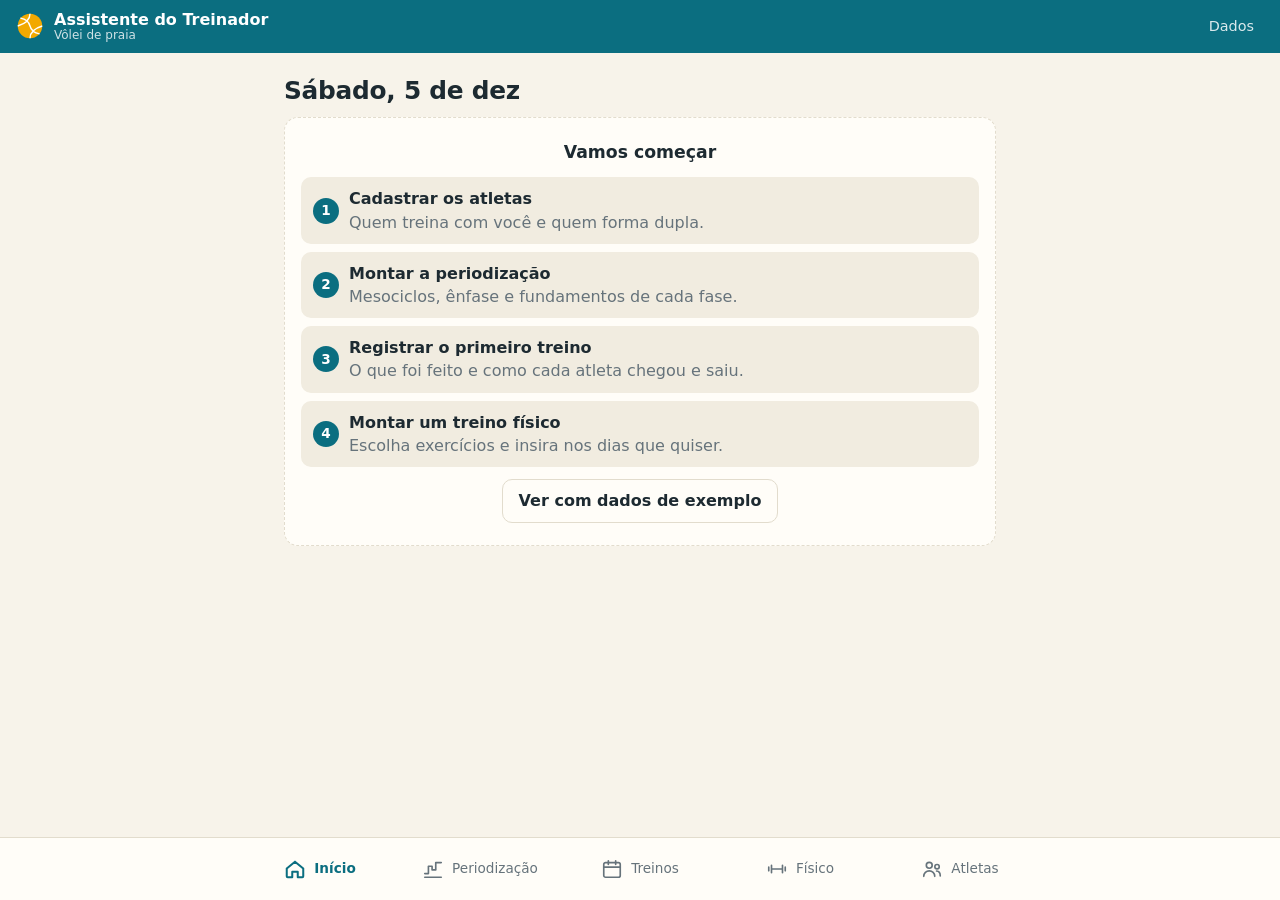
==== commit fcf0860e: "Assistente do treinador do zero, só vôlei de praia: periodização com ênfase por fundamento, registro" ====
--- a/index.html
+++ b/index.html
@@ -3,83 +3,32 @@
 <head>
   <meta charset="utf-8">
   <meta name="viewport" content="width=device-width, initial-scale=1, viewport-fit=cover">
-  <title>Farol Tático</title>
-  <link rel="preconnect" href="https://fonts.googleapis.com">
-  <link rel="preconnect" href="https://fonts.gstatic.com" crossorigin>
-  <link rel="stylesheet" href="https://fonts.googleapis.com/css2?family=Barlow+Condensed:wght@600;700;800&family=Plus+Jakarta+Sans:wght@400..800&display=swap">
-  <link rel="stylesheet" href="css/farol.css">
+  <meta name="theme-color" content="#0b6e80">
+  <title>Assistente do Treinador</title>
+  <link rel="icon" href="data:image/svg+xml,%3Csvg xmlns='http://www.w3.org/2000/svg' viewBox='0 0 32 32'%3E%3Ccircle cx='16' cy='16' r='14' fill='%23f2a900'/%3E%3Cpath d='M16 2c0 7-4 11-14 14M16 30c0-7 4-11 14-14M5 7c6 1 10 5 11 9M27 25c-6-1-10-5-11-9' stroke='%23fff' stroke-width='1.6' fill='none'/%3E%3C/svg%3E">
+  <link rel="stylesheet" href="css/app.css">
 </head>
 <body>
-  <div class="app">
-    <header class="topo">
-      <a class="brand" href="#inicio" aria-label="Farol Tático, ir para o início">
-        <svg width="34" height="34" viewBox="0 0 34 34" fill="none" aria-hidden="true">
-          <path d="M3 17 L16 14 V20 Z" fill="#f2a900" opacity=".9"/>
-          <path d="M31 17 L18 14 V20 Z" fill="#f2a900" opacity=".55"/>
-          <path d="M14 13h4l1.5 17h-7z" style="fill:var(--ink)"/>
-          <path d="M13 22h8M12.6 26h8.8" style="stroke:var(--bg)" stroke-width="1.6"/>
-          <rect x="14" y="8" width="6" height="5" rx="1" fill="#f2a900"/>
-          <path d="M13 8l4-4 4 4z" style="fill:var(--ink)"/>
-        </svg>
-        <div>
-          <div class="brand-name">Farol Tático</div>
-          <div class="brand-sub">Painel do técnico</div>
-        </div>
-      </a>
-      <div class="conta" id="conta"></div>
-    </header>
-    <div class="voltar" id="voltar-w" hidden><a class="voltar-link" href="#inicio">‹ Início</a></div>
-    <nav class="subnav" id="subnav" aria-label="Seções" hidden></nav>
+  <header class="topo">
+    <a class="marca" href="#/inicio" aria-label="Assistente do Treinador, ir para o início">
+      <svg viewBox="0 0 32 32" width="28" height="28" aria-hidden="true"><circle cx="16" cy="16" r="14" fill="#f2a900"/><path d="M16 2c0 7-4 11-14 14M16 30c0-7 4-11 14-14M5 7c6 1 10 5 11 9M27 25c-6-1-10-5-11-9" stroke="#fff" stroke-width="1.6" fill="none"/></svg>
+      <span>Assistente do Treinador<small>Vôlei de praia</small></span>
+    </a>
+    <a class="dados" id="link-dados" href="#/dados">Dados</a>
+  </header>
+  <main class="conteudo" id="conteudo" aria-live="polite"></main>
+  <nav class="nav" id="nav" aria-label="Principal"></nav>
 
-    <main class="main" id="conteudo"></main>
-  </div>
-
-  <nav class="barra" id="barra" aria-label="Módulos"></nav>
-
-  <aside class="gaveta" id="gaveta-quadro" aria-label="Quadro técnico rápido" hidden>
-    <div class="gaveta-topo">
-      <strong>Quadro rápido</strong>
-      <button class="link-btn" id="gaveta-modo" style="margin:0" aria-pressed="false">Reduzir</button>
-      <button class="link-btn" id="gaveta-tela" style="margin:0">Tela completa</button>
-      <button class="btn btn-sm" id="gaveta-fechar">Fechar</button>
-    </div>
-    <div class="gaveta-corpo" id="gaveta-corpo"></div>
-  </aside>
-
-  <script src="js/util.js"></script>
-  <script src="js/conta.js"></script>
-  <script src="js/elenco.js"></script>
-  <script src="js/calendario.js"></script>
-  <script src="js/carga.js"></script>
-  <script src="js/registros.js"></script>
-  <script src="js/motor.js"></script>
-  <script src="js/dados.js"></script>
-  <script src="js/medidas.js"></script>
-  <script src="js/graficos.js"></script>
-  <script src="js/analise-dados.js"></script>
-  <script src="js/pauta.js"></script>
-  <script src="js/macro.js"></script>
-  <script src="js/meso.js"></script>
-  <script src="js/micro.js"></script>
-  <script src="js/criar.js"></script>
-  <script src="js/periodo-motor.js"></script>
-  <script src="js/periodizacao.js"></script>
-  <script src="js/registro.js"></script>
-  <script src="js/competicoes.js"></script>
-  <script src="js/quadro.js"></script>
-  <script src="js/comparativos.js"></script>
-  <script src="js/analise-carga.js"></script>
-  <script src="js/analise.js"></script>
-  <script src="js/prescricao.js"></script>
-  <script src="js/biblioteca.js"></script>
-  <script src="js/semana.js"></script>
-  <script src="js/saude.js"></script>
-  <script src="js/equipe.js"></script>
-  <script src="js/equipes-form.js"></script>
-  <script src="js/inicio.js"></script>
-  <script src="js/ficha.js"></script>
-  <script src="js/atleta.js"></script>
-  <script src="js/entrar.js"></script>
+  <script src="js/calc.js"></script>
+  <script src="js/catalogo.js"></script>
+  <script src="js/ui.js"></script>
+  <script src="js/store.js"></script>
+  <script src="js/exemplo.js"></script>
+  <script src="js/v-periodizacao.js"></script>
+  <script src="js/v-treinos.js"></script>
+  <script src="js/v-fisico.js"></script>
+  <script src="js/v-atletas.js"></script>
+  <script src="js/v-inicio.js"></script>
   <script src="js/app.js"></script>
 </body>
 </html>
--- a/css/app.css
+++ b/css/app.css
@@ -0,0 +1,274 @@
+/* Assistente do Treinador: mobile primeiro, claro e escuro. Sem dependências externas. */
+:root {
+  --bg: #f7f3ea;
+  --card: #fffdf8;
+  --card2: #f1ece0;
+  --ink: #1d2a31;
+  --muted: #66737b;
+  --linha: #e2dccd;
+  --brand: #0b6e80;
+  --brand-ink: #ffffff;
+  --brand-soft: #dff0f3;
+  --sol: #f2a900;
+  --ok: #2b8a4b;
+  --warn: #c77d00;
+  --bad: #c92a2a;
+  --psr: #0b6e80;
+  --pse: #d9480f;
+  --sombra: 0 1px 2px rgba(29, 42, 49, .08), 0 4px 14px rgba(29, 42, 49, .05);
+  --raio: 14px;
+  --fonte: system-ui, -apple-system, "Segoe UI", Roboto, "Helvetica Neue", Arial, sans-serif;
+  --nav-h: 62px;
+  color-scheme: light;
+}
+@media (prefers-color-scheme: dark) {
+  :root {
+    --bg: #12191d; --card: #1b252b; --card2: #232f36; --ink: #eaf0f2; --muted: #97a6ae; --linha: #2e3c44;
+    --brand: #3fb5c9; --brand-ink: #06232a; --brand-soft: #173943; --sol: #f5b83a;
+    --ok: #4cc27a; --warn: #f0a93a; --bad: #ff7676; --psr: #4fc3d6; --pse: #ff8a50;
+    --sombra: 0 1px 2px rgba(0, 0, 0, .4);
+    color-scheme: dark;
+  }
+}
+
+* { box-sizing: border-box; }
+html { -webkit-text-size-adjust: 100%; }
+html, body { overflow-x: clip; }
+body { margin: 0; background: var(--bg); color: var(--ink); font: 16px/1.45 var(--fonte); padding-bottom: calc(var(--nav-h) + env(safe-area-inset-bottom) + 24px); }
+h1 { font-size: 1.55rem; line-height: 1.15; margin: 0 0 .25rem; letter-spacing: -.01em; }
+h2 { font-size: 1.08rem; margin: 0 0 .5rem; }
+p { margin: 0 0 .6rem; }
+a { color: var(--brand); text-decoration: none; }
+button, input, select, textarea { font: inherit; color: inherit; }
+:focus-visible { outline: 3px solid var(--sol); outline-offset: 2px; }
+[hidden] { display: none !important; }
+
+/* Estrutura */
+.topo { position: sticky; top: 0; z-index: 20; display: flex; align-items: center; justify-content: space-between; padding: 10px 16px; padding-top: calc(10px + env(safe-area-inset-top)); background: var(--brand); color: #fff; }
+.marca { display: flex; align-items: center; gap: 10px; color: #fff; font-weight: 700; line-height: 1.1; }
+.marca small { display: block; font-weight: 500; opacity: .8; font-size: .75rem; }
+.dados { color: #fff; opacity: .85; font-size: .9rem; padding: 6px 10px; border-radius: 999px; }
+.dados.on, .dados:hover { background: rgba(255, 255, 255, .18); opacity: 1; }
+.conteudo { max-width: 760px; margin: 0 auto; padding: 16px; }
+section { margin: 1.4rem 0; }
+.nav { position: fixed; z-index: 20; left: 0; right: 0; bottom: 0; display: flex; justify-content: center; background: var(--card); border-top: 1px solid var(--linha); padding-bottom: env(safe-area-inset-bottom); }
+.nav a { flex: 1; max-width: 140px; min-height: var(--nav-h); display: flex; flex-direction: column; align-items: center; justify-content: center; gap: 2px; font-size: .7rem; color: var(--muted); }
+.nav a.on { color: var(--brand); font-weight: 700; }
+.nav a.on svg { stroke-width: 2.2; }
+
+.titulo-linha { display: flex; align-items: center; justify-content: space-between; gap: 12px; margin-bottom: .5rem; }
+.titulo-linha h1, .titulo-linha h2 { margin: 0; }
+.sub { color: var(--muted); margin-bottom: 1rem; }
+.voltar { display: inline-block; margin-bottom: .5rem; padding: 4px 0; font-size: .95rem; }
+.objetivo { background: var(--card2); border-left: 4px solid var(--sol); padding: 10px 12px; border-radius: 8px; }
+.muted { color: var(--muted); }
+.dica { color: var(--muted); font-size: .85rem; }
+.trecho { margin: .35rem 0; }
+.esp { flex: 1; }
+.rolagem-x { overflow-x: auto; padding-bottom: 4px; -webkit-overflow-scrolling: touch; }
+
+/* Botões */
+.btn { display: inline-flex; align-items: center; justify-content: center; min-height: 44px; padding: 0 16px; border: 1px solid var(--linha); border-radius: 10px; background: var(--card); color: var(--ink); font-weight: 600; cursor: pointer; white-space: nowrap; }
+.btn:hover { background: var(--card2); }
+.btn.primario { background: var(--brand); border-color: var(--brand); color: var(--brand-ink); }
+.btn.primario:hover { filter: brightness(1.08); }
+.btn.perigo { color: var(--bad); border-color: color-mix(in srgb, var(--bad) 45%, var(--linha)); }
+.icone { width: 40px; height: 40px; display: inline-grid; place-items: center; border: 0; background: transparent; color: var(--muted); border-radius: 8px; cursor: pointer; font-size: 1rem; }
+.icone:hover { background: var(--card2); color: var(--ink); }
+.link { border: 0; background: none; color: var(--brand); padding: 0; cursor: pointer; text-decoration: underline; }
+.acoes { display: flex; justify-content: flex-end; gap: 8px; margin-top: 16px; flex-wrap: wrap; }
+.acoes-card { display: flex; gap: 8px; flex-wrap: wrap; margin-top: 10px; }
+.rodape-acoes { margin-top: 2rem; padding-top: 1rem; border-top: 1px solid var(--linha); }
+
+/* Cartões e listas */
+.card { display: block; background: var(--card); border: 1px solid var(--linha); border-radius: var(--raio); padding: 12px 14px; margin: 0 0 10px; box-shadow: var(--sombra); color: var(--ink); }
+.card.clicavel:hover { border-color: var(--brand); }
+.card.inativo { opacity: .6; }
+.card-topo { display: flex; align-items: center; justify-content: space-between; gap: 10px; margin-bottom: 2px; }
+.card.meso { border-left: 6px solid var(--cor, var(--brand)); }
+.card.meso.atual { box-shadow: 0 0 0 2px color-mix(in srgb, var(--cor, var(--brand)) 55%, transparent), var(--sombra); }
+.card.planejado { border-style: dashed; }
+.linha { display: flex; align-items: center; gap: 12px; width: 100%; padding: 10px 4px; border: 0; border-bottom: 1px solid var(--linha); background: none; text-align: left; color: var(--ink); cursor: pointer; min-height: 52px; }
+.linha:hover { background: var(--card2); }
+.linha.atual { background: var(--brand-soft); }
+.linha-txt { display: flex; flex-direction: column; flex: 1; min-width: 0; }
+.bolinha { width: 30px; height: 30px; border-radius: 50%; color: #fff; display: grid; place-items: center; font-weight: 700; font-size: .85rem; flex: none; }
+.vazio { text-align: center; background: var(--card); border: 1px dashed var(--linha); border-radius: var(--raio); padding: 22px 16px; margin: 12px 0; }
+.vazio.pequeno { padding: 14px; }
+.vazio h2 { margin-bottom: .3rem; }
+.passos { text-align: left; list-style: none; counter-reset: p; padding: 0; margin: 12px 0; }
+.passos li { counter-increment: p; margin: 0 0 8px; }
+.passos a { display: block; position: relative; padding: 10px 12px 10px 48px; background: var(--card2); border-radius: 10px; color: var(--ink); }
+.passos a::before { content: counter(p); position: absolute; left: 12px; top: 50%; transform: translateY(-50%); width: 26px; height: 26px; border-radius: 50%; background: var(--brand); color: var(--brand-ink); display: grid; place-items: center; font-weight: 700; font-size: .85rem; }
+.passos li.feito a::before { content: "✓"; background: var(--ok); }
+.passos li.feito a { opacity: .7; }
+.passos strong, .passos span { display: block; }
+.alerta { border-radius: var(--raio); padding: 10px 14px; margin: 12px 0; border: 1px solid var(--linha); background: var(--card); }
+.alerta.medio { border-color: color-mix(in srgb, var(--warn) 60%, var(--linha)); background: color-mix(in srgb, var(--warn) 10%, var(--card)); }
+.alerta.alto { border-color: color-mix(in srgb, var(--bad) 60%, var(--linha)); background: color-mix(in srgb, var(--bad) 9%, var(--card)); }
+.alerta ul, .alerta-card ul { margin: 4px 0 0; padding-left: 18px; }
+.alerta-card.alto { border-left: 5px solid var(--bad); }
+.alerta-card.medio { border-left: 5px solid var(--warn); }
+
+/* Chips */
+.chips { display: flex; flex-wrap: wrap; gap: 6px; margin: 6px 0; }
+.chips.rolagem { flex-wrap: nowrap; overflow-x: auto; padding-bottom: 4px; }
+.chip { display: inline-flex; align-items: center; min-height: 34px; padding: 0 12px; border-radius: 999px; border: 1px solid var(--linha); background: var(--card2); color: var(--ink); font-size: .88rem; max-width: 100%; text-align: left; }
+button.chip { cursor: pointer; }
+.chip.peq { min-height: 26px; padding: 2px 9px; font-size: .78rem; }
+.chips.rolagem .chip { white-space: nowrap; flex: none; }
+.chip.ativo { background: var(--brand); border-color: var(--brand); color: var(--brand-ink); }
+.chip[style*="--cor"] { background: color-mix(in srgb, var(--cor) 16%, var(--card)); border-color: color-mix(in srgb, var(--cor) 55%, var(--linha)); color: var(--ink); font-weight: 600; }
+
+/* Formulários */
+.campo { display: block; margin: 0 0 12px; }
+.campo-rotulo { display: block; font-size: .8rem; font-weight: 600; color: var(--muted); margin-bottom: 4px; }
+input[type=text], input[type=number], input[type=date], input[type=search], select, textarea { width: 100%; min-height: 44px; padding: 8px 12px; border: 1px solid var(--linha); border-radius: 10px; background: var(--card); }
+textarea { resize: vertical; }
+input[type=checkbox] { width: 20px; height: 20px; vertical-align: middle; accent-color: var(--brand); }
+.check { display: flex; align-items: center; gap: 8px; margin: 8px 0; }
+.duas { display: grid; grid-template-columns: 1fr 1fr; gap: 10px; }
+.tres { display: grid; grid-template-columns: 1fr 1fr 1.3fr; gap: 10px; }
+.busca { margin-bottom: 8px; }
+.livre { display: flex; gap: 8px; margin-bottom: 10px; }
+.seg { display: inline-flex; border: 1px solid var(--linha); border-radius: 10px; overflow: hidden; margin-bottom: 12px; background: var(--card); flex-wrap: wrap; }
+.campo .seg { margin-bottom: 0; }
+.seg button { border: 0; background: none; min-height: 42px; padding: 0 16px; cursor: pointer; }
+.seg button.on { background: var(--brand); color: var(--brand-ink); font-weight: 700; }
+
+/* Modal e aviso */
+dialog.modal { width: min(520px, calc(100vw - 24px)); max-height: calc(100dvh - 24px); padding: 0; border: 0; border-radius: 18px; background: var(--card); color: var(--ink); box-shadow: 0 20px 60px rgba(0, 0, 0, .35); }
+dialog.modal.largo { width: min(640px, calc(100vw - 24px)); }
+dialog.modal::backdrop { background: rgba(10, 20, 25, .55); }
+.modal-topo { display: flex; align-items: center; justify-content: space-between; padding: 12px 8px 4px 18px; position: sticky; top: 0; background: var(--card); z-index: 1; }
+.modal-topo h2 { margin: 0; }
+.modal-corpo { padding: 8px 18px 18px; overflow-y: auto; }
+.aviso { position: fixed; left: 50%; bottom: calc(var(--nav-h) + env(safe-area-inset-bottom) + 14px); transform: translate(-50%, 20px); background: var(--ink); color: var(--bg); padding: 10px 16px; border-radius: 999px; opacity: 0; pointer-events: none; transition: .2s; z-index: 60; max-width: 92vw; text-align: center; }
+.aviso.on { opacity: 1; transform: translate(-50%, 0); }
+.aviso.erro { background: var(--bad); color: #fff; }
+
+/* Periodização */
+.faixa-info { display: grid; grid-template-columns: repeat(auto-fit, minmax(200px, 1fr)); gap: 10px; margin: 12px 0; }
+.faixa-info > div { background: var(--card); border: 1px solid var(--linha); border-radius: var(--raio); padding: 10px 14px; display: flex; flex-direction: column; }
+.rot { font-size: .72rem; text-transform: uppercase; letter-spacing: .06em; color: var(--muted); }
+.tl { position: relative; padding-top: 32px; margin-top: 4px; }
+.tl-faixa { position: relative; height: 48px; background: var(--card2); border-radius: 10px; overflow: hidden; }
+.tl-meso { position: absolute; top: 0; bottom: 0; display: flex; align-items: center; padding: 0 6px; background: var(--cor); color: #fff; font-size: .72rem; font-weight: 700; overflow: hidden; border-right: 2px solid var(--bg); }
+.tl-meso span { white-space: nowrap; overflow: hidden; text-overflow: ellipsis; }
+.tl-meso.atual { box-shadow: inset 0 -5px 0 var(--sol); }
+.tl-marcas { position: absolute; top: 0; left: 0; right: 0; height: 28px; }
+.tl-comp { position: absolute; top: 2px; transform: translateX(-50%); width: 26px; height: 26px; border: 2px solid var(--bg); border-radius: 50%; color: #fff; font-weight: 700; font-size: .75rem; cursor: pointer; padding: 0; }
+.tl-hoje { position: absolute; top: 28px; bottom: -4px; width: 3px; background: var(--ink); border-radius: 2px; transform: translateX(-1px); }
+.tl-hoje::after { content: "hoje"; position: absolute; top: 100%; left: 50%; transform: translateX(-50%); font-size: .68rem; color: var(--muted); }
+.enfase .objetivo { font-size: 1.05rem; }
+.pagina-meso h1 { border-left: 8px solid var(--cor); padding-left: 10px; }
+.topico { background: var(--card); border: 1px solid var(--linha); border-left: 5px solid var(--linha); border-radius: var(--raio); padding: 10px 12px; margin-bottom: 10px; }
+.topico.prio-alta { border-left-color: var(--cor, var(--brand)); }
+.topico.prio-media { border-left-color: color-mix(in srgb, var(--cor, var(--brand)) 50%, var(--linha)); }
+.topico-topo { display: flex; align-items: center; gap: 8px; }
+.topico-topo .icone { width: 36px; height: 36px; }
+.foco { margin: 4px 0; }
+.cobertura { display: flex; gap: 6px; flex-wrap: wrap; font-size: .88rem; margin-top: 4px; }
+.cobertura .ok { color: var(--ok); font-weight: 700; }
+.cobertura .nada { color: var(--warn); font-weight: 700; }
+.tabela-semanas .linha { cursor: pointer; font-size: .9rem; gap: 8px; }
+.tabela-semanas .linha > span:not(.linha-txt) { min-width: 0; text-align: right; }
+.cob-lista { margin-top: 8px; }
+.cob { display: flex; justify-content: space-between; gap: 10px; padding: 5px 0; border-bottom: 1px solid var(--linha); font-size: .92rem; }
+.cob b { min-width: 28px; text-align: center; background: var(--ok); color: #fff; border-radius: 999px; font-size: .8rem; padding: 0 6px; align-self: center; }
+.cob.zero b { background: var(--warn); }
+
+/* Gráficos */
+.grafico { display: block; width: 100%; min-width: 280px; height: auto; max-height: 220px; }
+.g-eixo, .g-grade { stroke: var(--linha); stroke-width: 1; }
+.g-barra { fill: color-mix(in srgb, var(--brand) 55%, var(--card)); }
+.g-barra.atual { fill: var(--brand); }
+.g-plan { stroke: var(--sol); stroke-width: 3; stroke-linecap: round; }
+.g-val { font-size: 9px; fill: var(--muted); }
+.g-rot { font-size: 9px; fill: var(--muted); }
+.g-rot.atual { fill: var(--ink); font-weight: 700; }
+.g-linha { fill: none; stroke-width: 2.2; }
+.g-psr { stroke: var(--psr); fill: var(--psr); }
+.g-pse { stroke: var(--pse); fill: var(--pse); }
+.g-ponto.g-psr, .g-ponto.g-pse { stroke: var(--card); stroke-width: 1.5; }
+.legenda { display: flex; gap: 14px; font-size: .85rem; margin-bottom: 4px; }
+.leg::before { content: ""; display: inline-block; width: 12px; height: 12px; border-radius: 50%; margin-right: 6px; vertical-align: -1px; }
+.leg.psr::before { background: var(--psr); }
+.leg.pse::before { background: var(--pse); }
+
+/* Semana de treinos */
+.nav-semana { display: flex; align-items: center; gap: 4px; background: var(--card); border: 1px solid var(--linha); border-radius: var(--raio); padding: 4px; margin-bottom: 10px; }
+.nav-semana .icone { width: 46px; height: 46px; font-size: 1.4rem; }
+.nav-semana-centro { flex: 1; text-align: center; display: flex; flex-direction: column; line-height: 1.2; }
+.faixa-meso { display: block; border-left: 6px solid var(--cor); background: var(--card); border-radius: 10px; padding: 8px 12px; margin-bottom: 10px; color: var(--ink); border-top: 1px solid var(--linha); border-right: 1px solid var(--linha); border-bottom: 1px solid var(--linha); }
+.resumo { display: grid; grid-template-columns: repeat(auto-fit, minmax(74px, 1fr)); gap: 8px; margin: 10px 0 14px; }
+.resumo > div { background: var(--card); border: 1px solid var(--linha); border-radius: 12px; padding: 8px 6px; text-align: center; display: flex; flex-direction: column; }
+.resumo b { font-size: 1.35rem; line-height: 1.1; }
+.resumo span { font-size: .72rem; color: var(--muted); }
+.dia { margin: 14px 0; }
+.dia.hoje .dia-topo strong { color: var(--brand); }
+.dia-topo { display: flex; align-items: center; gap: 8px; margin-bottom: 6px; }
+.dia-topo .mais { margin-left: auto; width: 36px; height: 36px; display: grid; place-items: center; border: 1px dashed var(--linha); border-radius: 50%; font-size: 1.3rem; color: var(--muted); }
+.dia-vazio { color: var(--muted); font-size: .85rem; padding: 0 2px 2px; }
+.numeros { display: flex; gap: 14px; flex-wrap: wrap; font-size: .85rem; color: var(--muted); margin-top: 6px; }
+.numeros b { color: var(--ink); }
+
+/* Registro do treino */
+.pagina-treino section, .pagina-fisico section { margin: 1.2rem 0; }
+.enfase-banner { border-left: 6px solid var(--cor); background: var(--card); border: 1px solid var(--linha); border-left-width: 6px; border-left-color: var(--cor); border-radius: var(--raio); padding: 10px 14px; }
+.item-edit { background: var(--card); border: 1px solid var(--linha); border-radius: 12px; padding: 8px 12px; margin-bottom: 8px; }
+.ativ { display: grid; grid-template-columns: 1fr 78px 40px; gap: 6px; margin-bottom: 8px; align-items: center; }
+.pres { background: var(--card); border: 1px solid var(--linha); border-radius: var(--raio); padding: 10px 12px; margin-bottom: 10px; }
+.pres.ausente .pres-corpo { display: none; }
+.pres.ausente { opacity: .75; }
+.pres-topo { display: flex; align-items: center; gap: 10px; }
+.pres-esc { margin: 8px 0; }
+.pres .obs, .item-fis .obs { margin-top: 6px; min-height: 38px; font-size: .9rem; }
+.troca { width: 52px; height: 30px; border-radius: 999px; border: 0; background: var(--linha); position: relative; cursor: pointer; flex: none; transition: background .15s; }
+.troca span { position: absolute; top: 3px; left: 3px; width: 24px; height: 24px; border-radius: 50%; background: #fff; transition: transform .15s; box-shadow: 0 1px 3px rgba(0, 0, 0, .3); }
+.troca.on { background: var(--ok); }
+.troca.on span { transform: translateX(22px); }
+details.todos { background: var(--card2); border-radius: 12px; padding: 8px 12px; margin: 8px 0; }
+details.todos summary { cursor: pointer; font-weight: 600; min-height: 32px; display: flex; align-items: center; }
+.escala { }
+.esc-btns { display: grid; grid-template-columns: repeat(11, 1fr); gap: 3px; }
+.esc-btns button { height: 40px; min-width: 0; border: 1px solid var(--linha); border-radius: 8px; background: var(--card); cursor: pointer; font-weight: 600; padding: 0; }
+.esc-btns button.on { color: #fff; border-color: transparent; }
+.esc-btns button.on.f-baixa { background: var(--ok); }
+.esc-btns button.on.f-moderada { background: #8aa80f; }
+.esc-btns button.on.f-media { background: var(--warn); }
+.esc-btns button.on.f-alta { background: var(--bad); }
+.esc-leg { display: block; min-height: 1.3em; margin-top: 3px; font-size: .82rem; color: var(--muted); }
+.barra-salvar { position: sticky; bottom: calc(var(--nav-h) + env(safe-area-inset-bottom) + 6px); display: flex; gap: 8px; align-items: center; background: color-mix(in srgb, var(--bg) 92%, transparent); backdrop-filter: blur(6px); padding: 10px 0; margin-top: 18px; z-index: 5; }
+
+/* Treino físico */
+.fis-resumo { margin-top: 8px; }
+.fis-bloco { margin-bottom: 8px; }
+.fis-bloco-nome { font-size: .75rem; text-transform: uppercase; letter-spacing: .06em; color: var(--muted); font-weight: 700; }
+.fis-bloco ul { margin: 2px 0 0; padding-left: 18px; }
+.bloco-fis { background: var(--card2); border-radius: var(--raio); padding: 10px; margin: 12px 0; }
+.bloco-fis select { width: auto; font-weight: 700; }
+.item-fis { background: var(--card); border: 1px solid var(--linha); border-radius: 12px; padding: 8px 10px; margin: 8px 0; }
+.grade-item { display: grid; grid-template-columns: 1fr 1.5fr; gap: 8px; margin-top: 4px; }
+.mini span { display: block; font-size: .72rem; color: var(--muted); margin-bottom: 2px; }
+.mini input { min-height: 40px; }
+.linha.ex { align-items: flex-start; }
+
+/* Tabela do atleta */
+.tabela .linha { cursor: pointer; font-size: .92rem; }
+.tabela .linha.cab { cursor: default; font-size: .72rem; text-transform: uppercase; color: var(--muted); min-height: 32px; }
+.tabela .linha.cab:hover { background: none; }
+.tabela .linha > span:not(.linha-txt) { width: 52px; text-align: right; }
+.val { font-weight: 700; }
+.val.f-alta { color: var(--bad); } .val.f-media { color: var(--warn); } .val.f-baixa { color: var(--ok); }
+
+@media (min-width: 720px) {
+  .nav a { max-width: 160px; flex-direction: row; gap: 8px; font-size: .85rem; }
+  .conteudo { padding: 24px; }
+}
+@media (max-width: 380px) {
+  .tres { grid-template-columns: 1fr 1fr; }
+  .tres > :last-child { grid-column: 1 / -1; }
+  .esc-btns { gap: 2px; }
+}
+@media (prefers-reduced-motion: reduce) { * { transition: none !important; } }
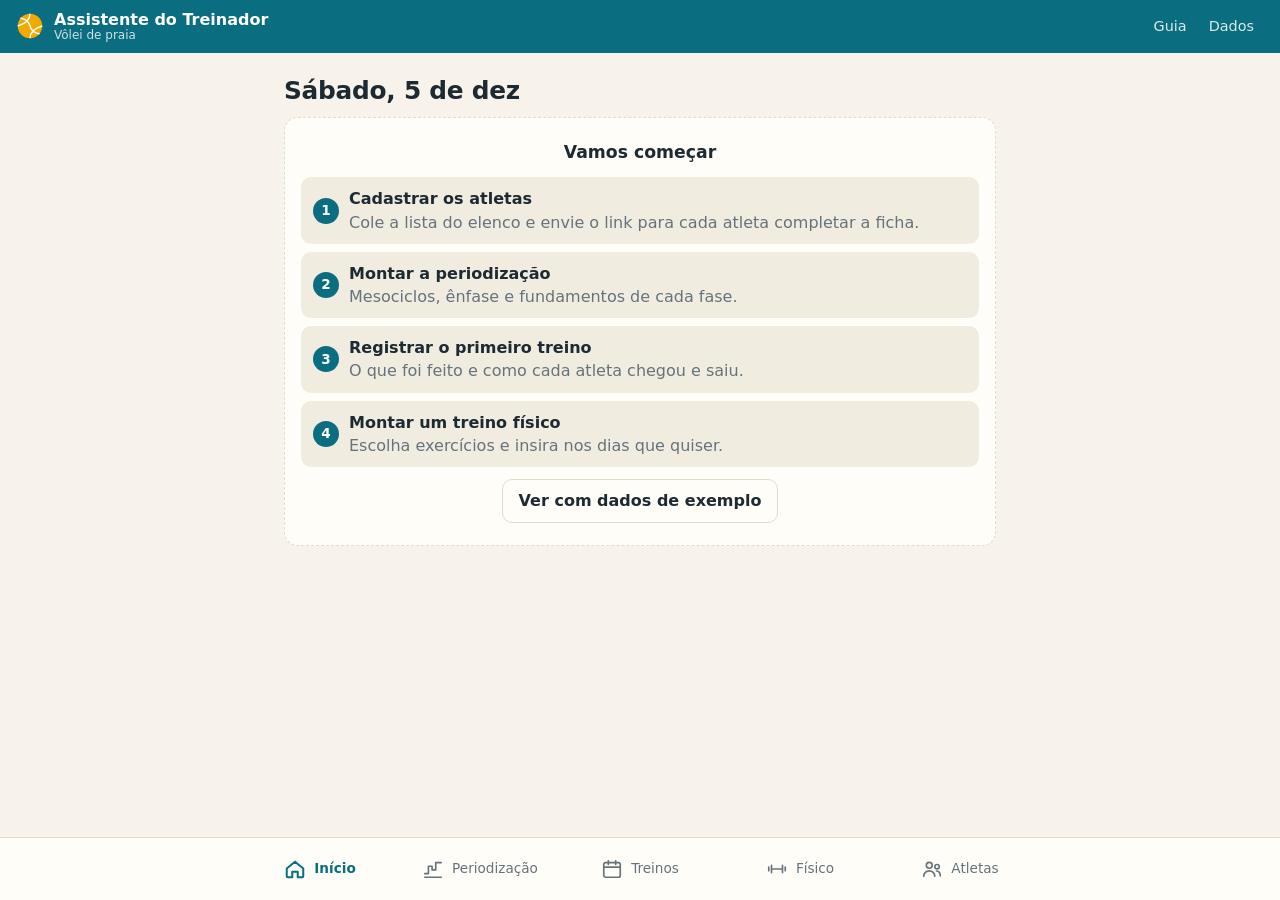
==== commit c0b6d55b: "Atletas por lista e cadastro pelo atleta, função como ação com sexo à parte, e competições A, B e C " ====
--- a/index.html
+++ b/index.html
@@ -14,7 +14,7 @@
       <svg viewBox="0 0 32 32" width="28" height="28" aria-hidden="true"><circle cx="16" cy="16" r="14" fill="#f2a900"/><path d="M16 2c0 7-4 11-14 14M16 30c0-7 4-11 14-14M5 7c6 1 10 5 11 9M27 25c-6-1-10-5-11-9" stroke="#fff" stroke-width="1.6" fill="none"/></svg>
       <span>Assistente do Treinador<small>Vôlei de praia</small></span>
     </a>
-    <a class="dados" id="link-dados" href="#/dados">Dados</a>
+    <div class="topo-links"><a class="dados" id="link-guia" href="#/guia">Guia</a><a class="dados" id="link-dados" href="#/dados">Dados</a></div>
   </header>
   <main class="conteudo" id="conteudo" aria-live="polite"></main>
   <nav class="nav" id="nav" aria-label="Principal"></nav>
@@ -22,12 +22,15 @@
   <script src="js/calc.js"></script>
   <script src="js/catalogo.js"></script>
   <script src="js/ui.js"></script>
+  <script src="js/ficha-dados.js"></script>
   <script src="js/store.js"></script>
   <script src="js/exemplo.js"></script>
   <script src="js/v-periodizacao.js"></script>
   <script src="js/v-treinos.js"></script>
   <script src="js/v-fisico.js"></script>
   <script src="js/v-atletas.js"></script>
+  <script src="js/v-ficha.js"></script>
+  <script src="js/v-guia.js"></script>
   <script src="js/v-inicio.js"></script>
   <script src="js/app.js"></script>
 </body>
--- a/css/app.css
+++ b/css/app.css
@@ -22,13 +22,20 @@
   color-scheme: light;
 }
 @media (prefers-color-scheme: dark) {
-  :root {
+  :root:not([data-theme="light"]) {
     --bg: #12191d; --card: #1b252b; --card2: #232f36; --ink: #eaf0f2; --muted: #97a6ae; --linha: #2e3c44;
     --brand: #3fb5c9; --brand-ink: #06232a; --brand-soft: #173943; --sol: #f5b83a;
     --ok: #4cc27a; --warn: #f0a93a; --bad: #ff7676; --psr: #4fc3d6; --pse: #ff8a50;
     --sombra: 0 1px 2px rgba(0, 0, 0, .4);
     color-scheme: dark;
   }
+}
+:root[data-theme="dark"] {
+  --bg: #12191d; --card: #1b252b; --card2: #232f36; --ink: #eaf0f2; --muted: #97a6ae; --linha: #2e3c44;
+  --brand: #3fb5c9; --brand-ink: #06232a; --brand-soft: #173943; --sol: #f5b83a;
+  --ok: #4cc27a; --warn: #f0a93a; --bad: #ff7676; --psr: #4fc3d6; --pse: #ff8a50;
+  --sombra: 0 1px 2px rgba(0, 0, 0, .4);
+  color-scheme: dark;
 }
 
 * { box-sizing: border-box; }
@@ -56,7 +63,7 @@
 .nav a.on { color: var(--brand); font-weight: 700; }
 .nav a.on svg { stroke-width: 2.2; }
 
-.titulo-linha { display: flex; align-items: center; justify-content: space-between; gap: 12px; margin-bottom: .5rem; }
+.titulo-linha { display: flex; align-items: center; justify-content: space-between; gap: 8px 12px; margin-bottom: .5rem; flex-wrap: wrap; }
 .titulo-linha h1, .titulo-linha h2 { margin: 0; }
 .sub { color: var(--muted); margin-bottom: 1rem; }
 .voltar { display: inline-block; margin-bottom: .5rem; padding: 4px 0; font-size: .95rem; }
@@ -191,6 +198,7 @@
 .g-psr { stroke: var(--psr); fill: var(--psr); }
 .g-pse { stroke: var(--pse); fill: var(--pse); }
 .g-ponto.g-psr, .g-ponto.g-pse { stroke: var(--card); stroke-width: 1.5; }
+.g-linha.g-psr, .g-linha.g-pse { fill: none; }
 .legenda { display: flex; gap: 14px; font-size: .85rem; margin-bottom: 4px; }
 .leg::before { content: ""; display: inline-block; width: 12px; height: 12px; border-radius: 50%; margin-right: 6px; vertical-align: -1px; }
 .leg.psr::before { background: var(--psr); }
@@ -272,3 +280,76 @@
   .esc-btns { gap: 2px; }
 }
 @media (prefers-reduced-motion: reduce) { * { transition: none !important; } }
+
+/* Topo com mais de um link */
+.topo-links { display: flex; gap: 2px; }
+
+/* Competições e calendário de carga */
+.tl-comp.prov { border-style: dashed; border-color: #fff; opacity: .85; }
+.acoes-card.sem-margem { margin-top: 0; }
+.calendario { border: 1px solid var(--linha); border-radius: var(--raio); background: var(--card); overflow: hidden; }
+.cal-linha { display: grid; grid-template-columns: 54px 1fr; gap: 10px; padding: 10px 12px; border-bottom: 1px solid var(--linha); }
+.cal-linha:last-child { border-bottom: 0; }
+.cal-linha.passou { opacity: .6; }
+.cal-linha.atual { background: var(--brand-soft); }
+.cal-esq { display: flex; flex-direction: column; }
+.cal-topo { display: flex; flex-wrap: wrap; gap: 6px; margin-bottom: 4px; }
+.cal-topo .chip { margin: 0; }
+.cal-nums { display: flex; align-items: center; gap: 12px; flex-wrap: wrap; font-size: .85rem; }
+.vol-barra { display: block; width: 90px; height: 8px; border-radius: 99px; background: var(--card2); overflow: hidden; flex: none; }
+.vol-barra i { display: block; height: 100%; border-radius: 99px; }
+.prop-linha { display: flex; align-items: center; gap: 10px; padding: 8px 0; border-bottom: 1px solid var(--linha); }
+.prop-linha .chip { flex: none; }
+h3 { font-size: .95rem; margin: 14px 0 4px; }
+
+/* Cadastro de atletas */
+.link-atleta { padding: 10px 0; border-bottom: 1px solid var(--linha); }
+.item-resp { display: flex; gap: 10px; align-items: flex-start; padding: 10px 0; border-bottom: 1px solid var(--linha); cursor: pointer; }
+.item-lista { display: flex; flex-direction: column; gap: 2px; padding: 8px 0; border-bottom: 1px solid var(--linha); }
+.item-lista.ignorado { opacity: .55; }
+.item-lista .chips { margin: 2px 0 0; }
+.ficha-publica { max-width: 520px; margin: 0 auto; }
+.seg.grande button { min-height: 46px; flex: 1; }
+.seg.grande { display: flex; width: 100%; }
+.check.autoriza { align-items: flex-start; font-size: .9rem; margin: 14px 0; }
+.check.autoriza input { flex: none; margin-top: 2px; }
+.erro-campo { color: var(--bad); font-weight: 600; min-height: 1.3em; margin: 6px 0; }
+.btn.largo { width: 100%; }
+.publico .topo-links, .publico .nav { display: none; }
+.publico .marca { pointer-events: none; }
+.publico { padding-bottom: 24px; }
+
+/* Guia (organograma) */
+.pagina-guia section { margin: 1.8rem 0; }
+.org, .org-filhos { list-style: none; margin: 0; padding: 0; }
+.org-filhos { margin-left: 14px; padding-left: 14px; border-left: 2px solid var(--linha); }
+.org-no { position: relative; margin: 10px 0; }
+.org-filhos > .org-no::before { content: ""; position: absolute; left: -14px; top: 24px; width: 14px; border-top: 2px solid var(--linha); }
+.org-caixa { background: var(--card); border: 1px solid var(--linha); border-left: 5px solid var(--brand); border-radius: 12px; padding: 10px 12px; display: block; }
+.org-caixa strong { display: inline; font-size: 1.05rem; }
+.org-caixa > span { margin-left: 8px; font-size: .85rem; }
+.org-caixa dl { margin: 6px 0 0; display: grid; gap: 2px; font-size: .9rem; }
+.org-caixa dt { font-size: .7rem; text-transform: uppercase; letter-spacing: .06em; color: var(--muted); margin-top: 4px; }
+.org-caixa dd { margin: 0; }
+.grade3 { display: grid; grid-template-columns: repeat(auto-fit, minmax(210px, 1fr)); gap: 10px; }
+.grade2 { display: grid; grid-template-columns: repeat(auto-fit, minmax(210px, 1fr)); gap: 10px; }
+.comp-cartao { background: var(--card); border: 1px solid var(--linha); border-top: 5px solid var(--cor); border-radius: 12px; padding: 10px 12px; }
+.comp-topo { display: flex; align-items: center; gap: 10px; margin-bottom: 4px; }
+.comp-cartao ul { margin: 4px 0 0; padding-left: 18px; font-size: .9rem; }
+.fluxo { display: flex; flex-direction: column; align-items: stretch; }
+.passo { background: var(--card); border: 1px solid var(--linha); border-radius: 12px; padding: 10px 14px; }
+.passo p { margin: 2px 0 0; }
+.seta { text-align: center; color: var(--muted); font-size: 1.3rem; line-height: 1.4; }
+.fases { display: grid; gap: 6px; margin-top: 8px; }
+.fase-linha { display: grid; grid-template-columns: 150px 82px 1fr; gap: 8px; align-items: center; font-size: .88rem; }
+.fase-linha .chip { justify-self: start; margin: 0; }
+.fase-quando { font-weight: 700; }
+.gaps { display: grid; gap: 8px; }
+.gap-linha { background: var(--card); border: 1px solid var(--linha); border-radius: 12px; padding: 8px 12px; }
+.gap-linha strong { display: block; }
+.gap-linha .chips { margin: 4px 0; }
+.passos-simples { padding-left: 20px; }
+.passos-simples li { margin-bottom: 6px; }
+.grafico.guia { min-width: 0; max-height: none; }
+.g-ponto-guia { stroke: var(--card); stroke-width: 1.5; }
+@media (max-width: 520px) { .fase-linha { grid-template-columns: 140px 1fr; gap: 0 8px; } .fase-linha > .muted { grid-column: 1 / -1; margin-bottom: 4px; } }
